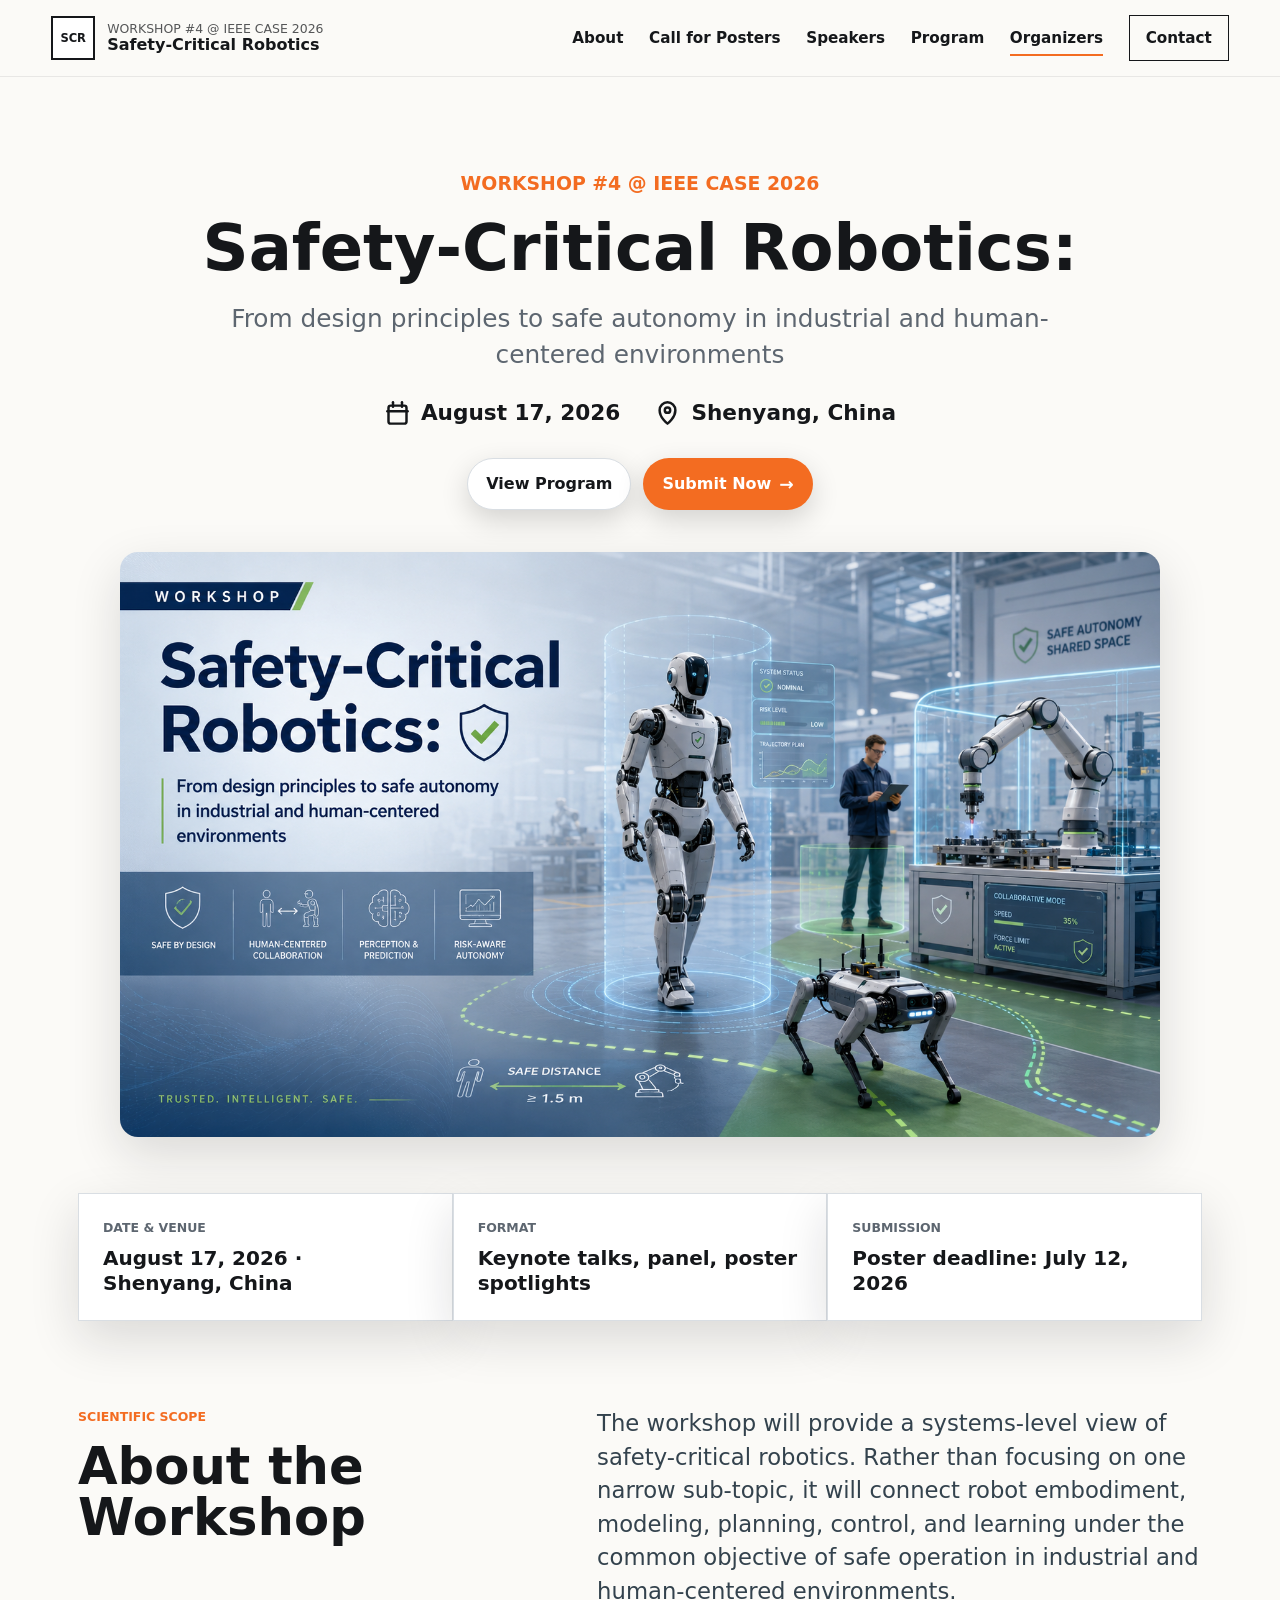
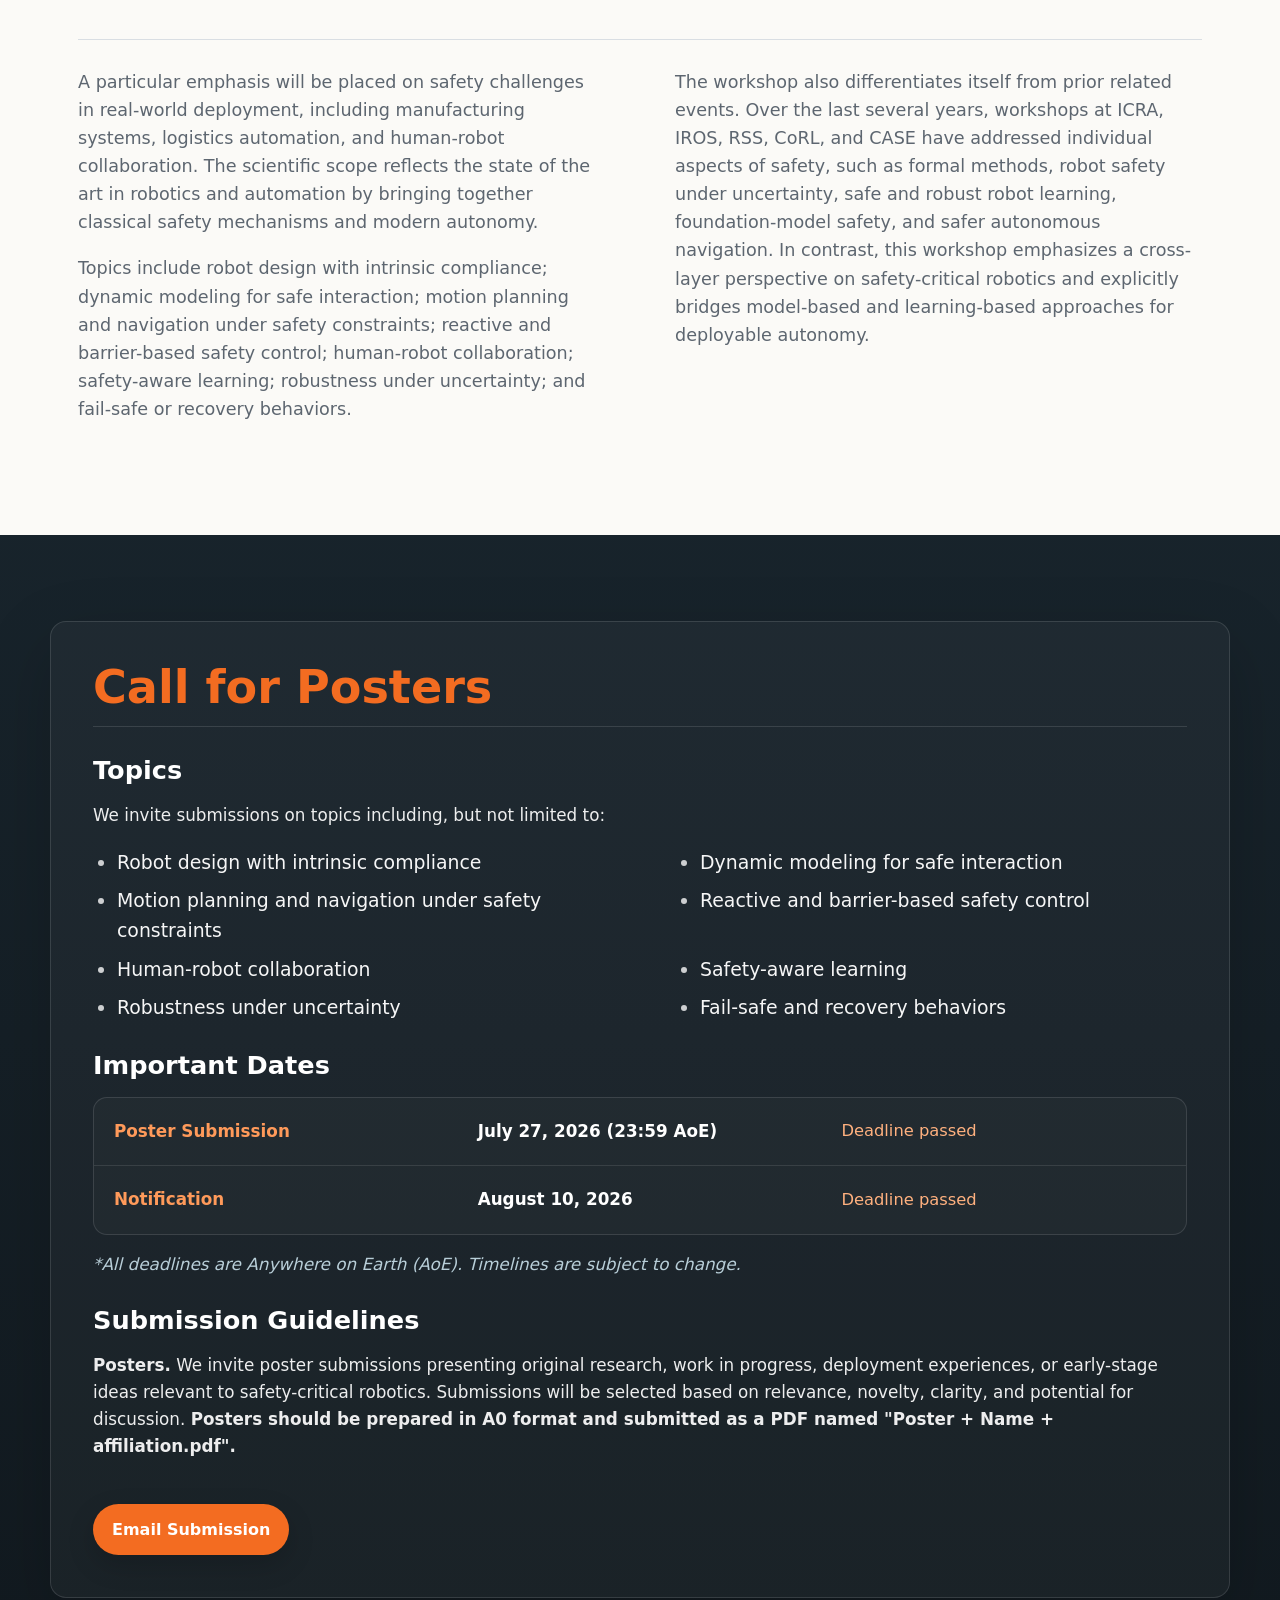
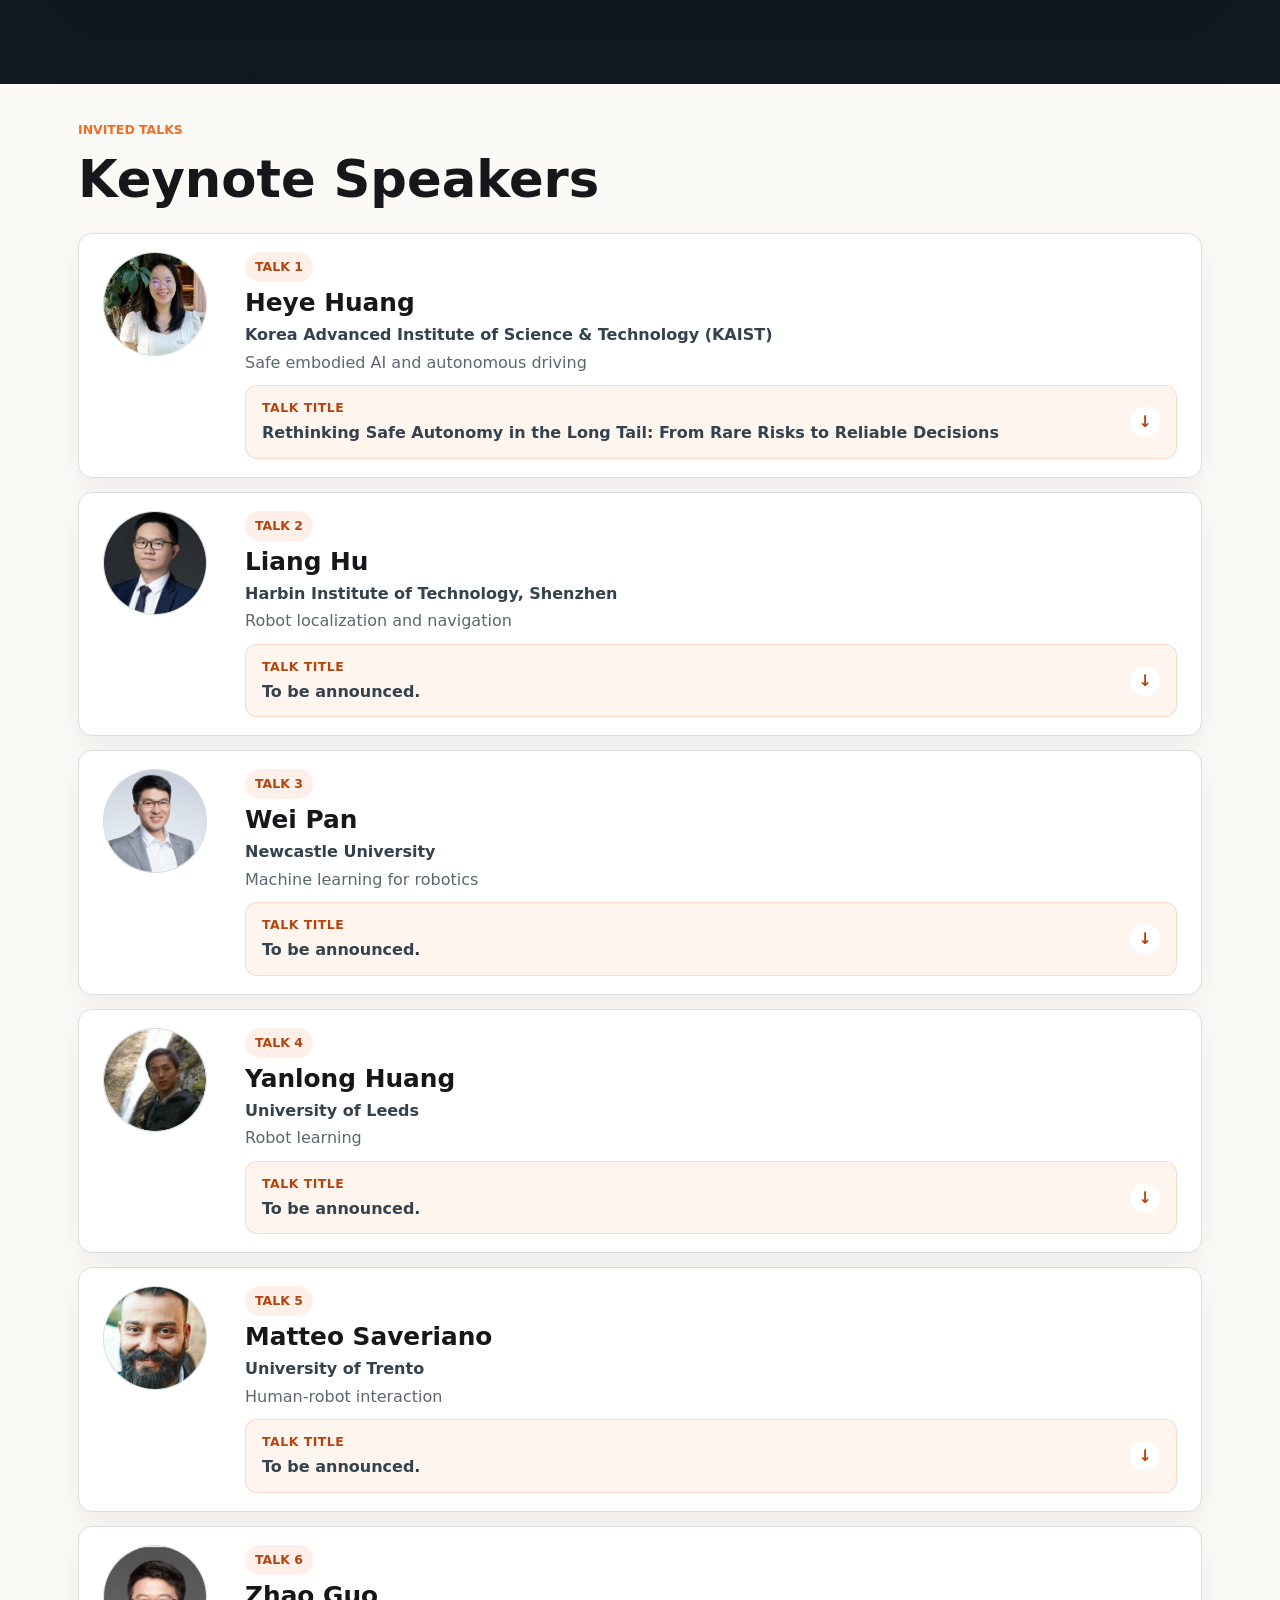
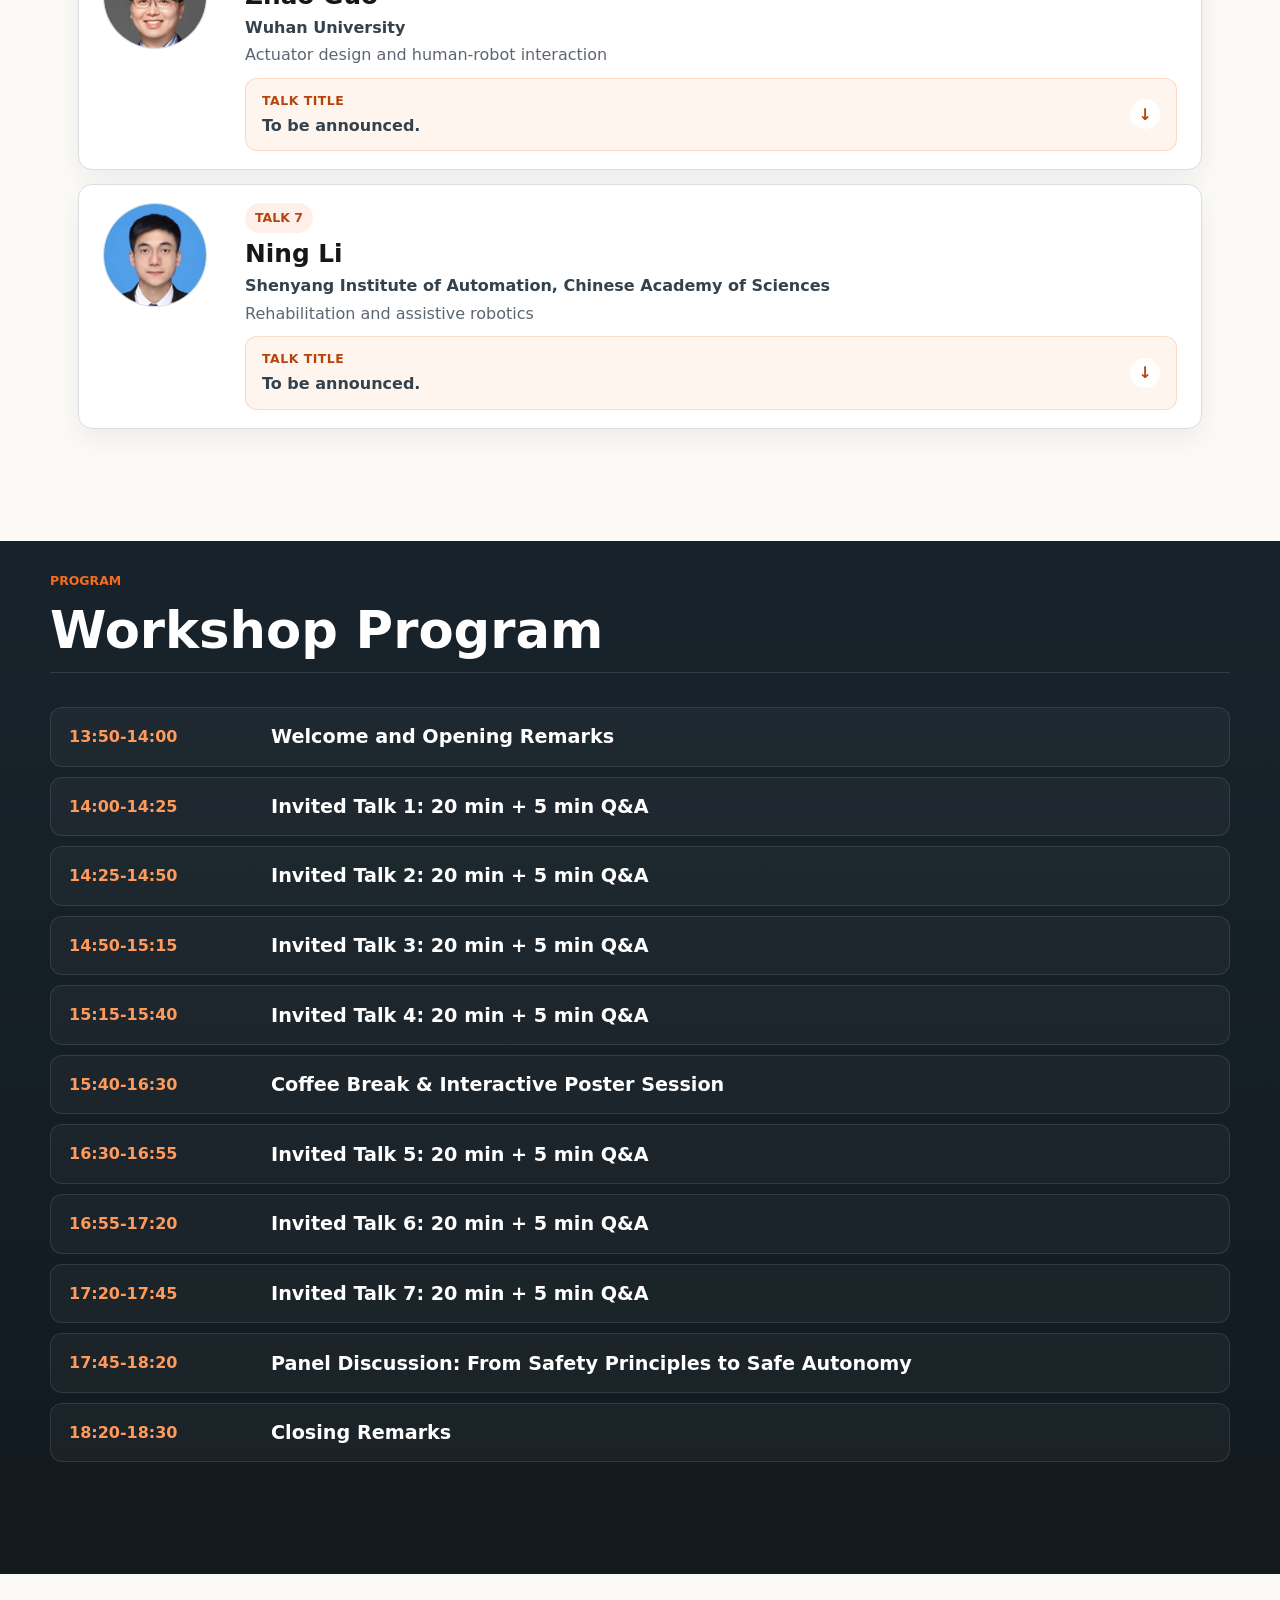
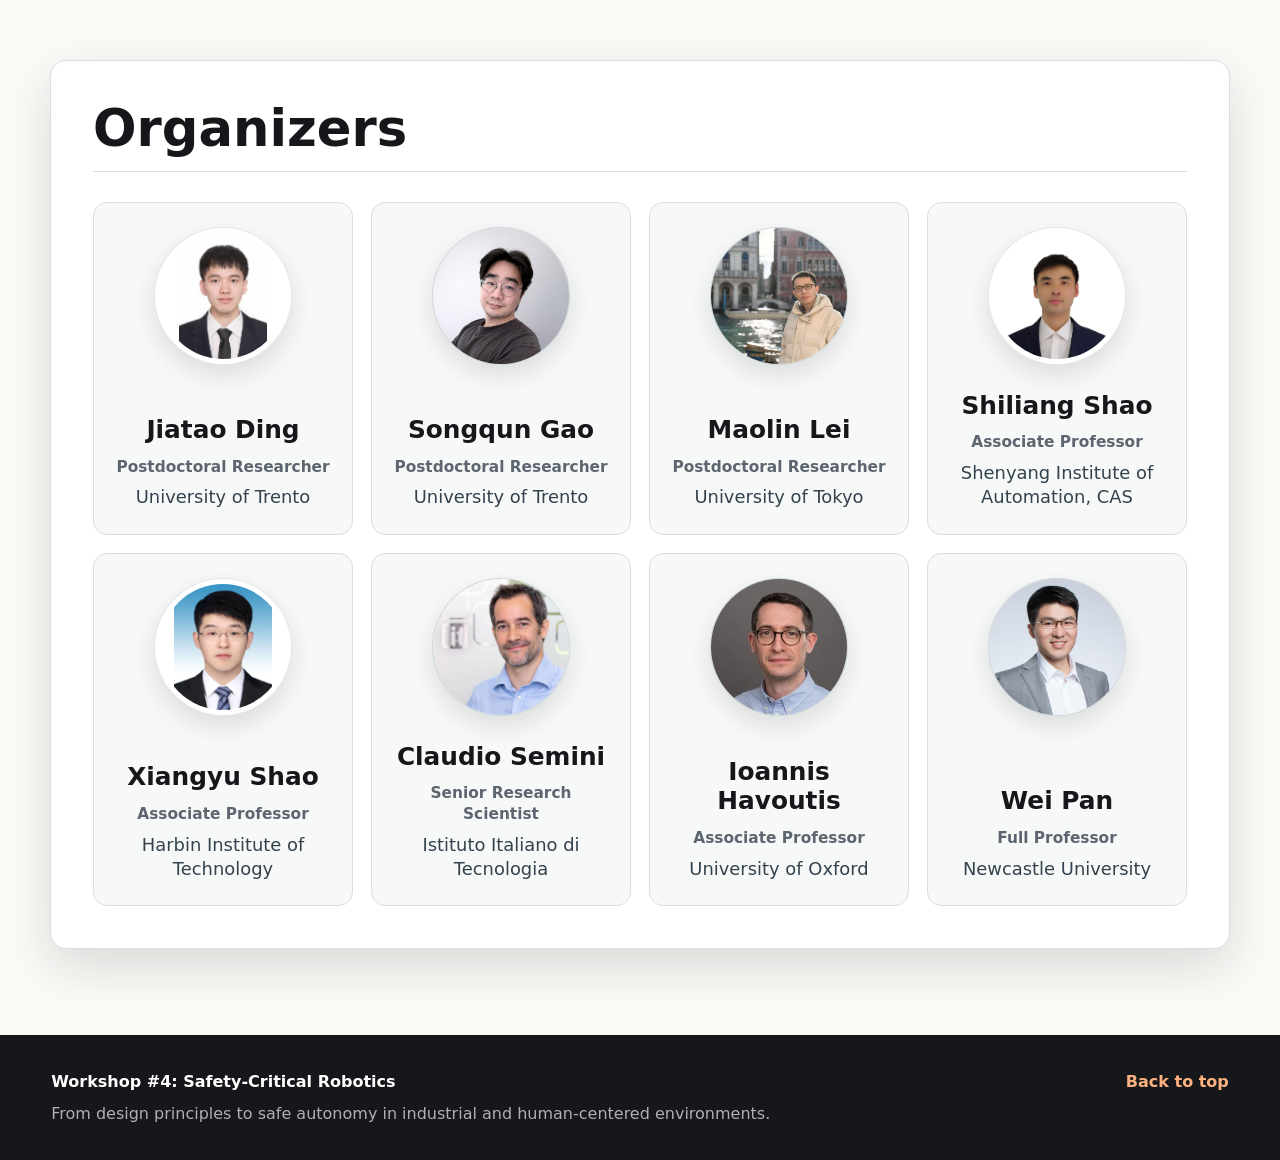
==== index.html @ a06972a5 "update talk of heye huang" ====
﻿<!doctype html>
<html lang="en">
  <head>
    <meta charset="utf-8" />
    <meta name="viewport" content="width=device-width, initial-scale=1" />
    <meta
      name="description"
      content="Workshop #4: Safety-Critical Robotics - From Design Principles to Safe Autonomy in Industrial and Human-Centered Environments."
    />
    <title>Workshop #4 @ IEEE CASE 2026 | Safety-Critical Robotics</title>
    <link rel="stylesheet" href="styles.css?v=20260612-1" />
  </head>
  <body>
    <header class="site-header" data-header>
      <a class="brand" href="#top" aria-label="Safety-Critical Robotics home">
        <span class="brand-mark" aria-hidden="true">SCR</span>
        <span class="brand-text">
          <span>Workshop #4 @ IEEE CASE 2026</span>
          <strong>Safety-Critical Robotics</strong>
        </span>
      </a>

      <button class="nav-toggle" type="button" aria-expanded="false" aria-controls="site-nav">
        <span class="sr-only">Open navigation</span>
        <span aria-hidden="true"></span>
        <span aria-hidden="true"></span>
        <span aria-hidden="true"></span>
      </button>

      <nav class="site-nav" id="site-nav" aria-label="Primary navigation">
        <a href="#scope">About</a>
        <a href="#cfp">Call for Posters</a>
        <a href="#speakers">Speakers</a>
        <a href="#program">Program</a>
        <a href="#organizers">Organizers</a>
        <a class="nav-cta" href="mailto:jiatao.ding@unitn.it?subject=Safety-Critical%20Robotics%20Workshop">Contact</a>
      </nav>
    </header>

    <main id="top">
      <section class="hero" aria-labelledby="hero-title">
        <div class="hero-content">
          <p class="eyebrow">Workshop #4 @ IEEE CASE 2026</p>
          <h1 id="hero-title">Safety-Critical Robotics: </h1>
          <p class="hero-copy">
            From design principles to safe autonomy in industrial and human-centered
            environments
          </p>
          <div class="hero-meta" aria-label="Workshop date and location">
            <span class="hero-meta-item">
              <svg viewBox="0 0 24 24" aria-hidden="true">
                <path d="M8 2v4" />
                <path d="M16 2v4" />
                <path d="M3 10h18" />
                <rect x="4" y="5" width="16" height="16" rx="2" />
              </svg>
              August 17, 2026
            </span>
            <span class="hero-meta-item">
              <svg viewBox="0 0 24 24" aria-hidden="true">
                <path d="M12 21s7-5.2 7-12a7 7 0 0 0-14 0c0 6.8 7 12 7 12z" />
                <circle cx="12" cy="9" r="2.4" />
              </svg>
              Shenyang, China
            </span>
          </div>
          <div class="hero-actions" aria-label="Workshop actions">
            <a class="button secondary" href="#program">View Program</a>
            <a class="button primary" href="mailto:workshopsubmit@outlook.com?subject=Poster%20Submission%20-%20Safety-Critical%20Robotics">Submit Now <span class="button-arrow" aria-hidden="true">&rarr;</span></a>
          </div>
        </div>
        <img
          class="hero-image"
          src="assets/safety-critical-robotics-hero.png"
          alt="Collaborative robot and human operator in a safety-aware industrial robotics lab"
        />
      </section>

      <section class="quick-facts" aria-label="Workshop quick facts">
        <div>
          <span>Date &amp; Venue</span>
          <strong>August 17, 2026 · Shenyang, China</strong>
        </div>
        <div>
          <span>Format</span>
          <strong>Keynote talks, panel, poster spotlights</strong>
        </div>
        <div>
          <span>Submission</span>
          <strong>Poster deadline: July 12, 2026</strong>
        </div>
      </section>

      <section class="section about-section" id="scope" aria-labelledby="scope-title">
        <div class="about-heading">
          <div class="about-title">
            <p class="eyebrow">Scientific Scope</p>
            <h2 id="scope-title">About the Workshop</h2>
          </div>
          <p class="about-lead">
            The workshop will provide a systems-level view of safety-critical robotics.
            Rather than focusing on one narrow sub-topic, it will connect robot
            embodiment, modeling, planning, control, and learning under the common
            objective of safe operation in industrial and human-centered environments.
          </p>
        </div>
        <div class="about-body">
          <p>
            A particular emphasis will be placed on safety challenges in real-world
            deployment, including manufacturing systems, logistics automation, and
            human-robot collaboration. The scientific scope reflects the state of the
            art in robotics and automation by bringing together classical safety
            mechanisms and modern autonomy.
          </p>
          <p>
            Topics include robot design with intrinsic compliance; dynamic modeling
            for safe interaction; motion planning and navigation under safety
            constraints; reactive and barrier-based safety control; human-robot
            collaboration; safety-aware learning; robustness under uncertainty; and
            fail-safe or recovery behaviors.
          </p>
          <p>
            The workshop also differentiates itself from prior related events. Over the
            last several years, workshops at ICRA, IROS, RSS, CoRL, and CASE have
            addressed individual aspects of safety, such as formal methods, robot
            safety under uncertainty, safe and robust robot learning, foundation-model
            safety, and safer autonomous navigation. In contrast, this workshop
            emphasizes a cross-layer perspective on safety-critical robotics and
            explicitly bridges model-based and learning-based approaches for deployable
            autonomy.
          </p>
        </div>
      </section>
      <section class="section call-for-papers" id="cfp" aria-labelledby="cfp-title">
        <div class="cfp-panel">
          <h2 id="cfp-title">Call for Posters</h2>

          <div class="cfp-block">
            <h3>Topics</h3>
            <p>We invite submissions on topics including, but not limited to:</p>
            <ul class="cfp-topic-list">
              <li>Robot design with intrinsic compliance</li>
              <li>Dynamic modeling for safe interaction</li>
              <li>Motion planning and navigation under safety constraints</li>
              <li>Reactive and barrier-based safety control</li>
              <li>Human-robot collaboration</li>
              <li>Safety-aware learning</li>
              <li>Robustness under uncertainty</li>
              <li>Fail-safe and recovery behaviors</li>
            </ul>
          </div>

          <div class="cfp-block">
            <h3>Important Dates</h3>
            <div class="deadline-table" aria-label="Important dates with countdown">
              <div class="deadline-row">
                <strong>Poster Submission</strong>
                <time datetime="2026-07-27T23:59:00-12:00">July 27, 2026 (23:59 AoE)</time>
                <span class="countdown" data-deadline="2026-07-27T23:59:00-12:00">Calculating...</span>
              </div>
              <div class="deadline-row">
                <strong>Notification</strong>
                <time datetime="2026-08-10T23:59:00-12:00">August 10, 2026</time>
                <span class="countdown" data-deadline="2026-08-10T23:59:00-12:00">Calculating...</span>
              </div>
            </div>
            <p class="date-note">*All deadlines are Anywhere on Earth (AoE). Timelines are subject to change.</p>
          </div>

          <div class="cfp-block">
            <h3>Submission Guidelines</h3>
            <p><strong>Posters.</strong> We invite poster submissions presenting original research, work in
                progress, deployment experiences, or early-stage ideas relevant to
                safety-critical robotics. Submissions will be selected based on
                relevance, novelty, clarity, and potential for discussion. <strong>Posters should be
                prepared in A0 format and submitted as a PDF named
                "Poster + Name + affiliation.pdf".</strong></p>
            <a class="button primary cfp-submit" href="mailto:workshopsubmit@outlook.com?subject=Poster%20Submission%20-%20Safety-Critical%20Robotics">
              Email Submission
            </a>
          </div>
        </div>
      </section>
<!-- <section class="section layer-band" aria-labelledby="layers-title">
        <div class="section-heading">
          <p class="eyebrow">Safety Stack</p>
          <h2 id="layers-title">Design principles to autonomous behavior</h2>
        </div>
        <div class="layer-grid">
          <article>
            <span>01</span>
            <h3>Embodiment</h3>
            <p>Intrinsic compliance, actuation, sensing, and physical interaction design.</p>
          </article>
          <article>
            <span>02</span>
            <h3>Models</h3>
            <p>Dynamic models, uncertainty representations, and safe interaction reasoning.</p>
          </article>
          <article>
            <span>03</span>
            <h3>Planning</h3>
            <p>Navigation and manipulation under safety constraints and environmental risk.</p>
          </article>
          <article>
            <span>04</span>
            <h3>Control</h3>
            <p>Reactive, barrier-based, robust, and fail-safe control strategies.</p>
          </article>
          <article>
            <span>05</span>
            <h3>Learning</h3>
            <p>Safety-aware learning, adaptation, assurance, and deployment monitoring.</p>
          </article>
        </div>
      </section> -->

      <section class="section speakers-section" id="speakers" aria-labelledby="speakers-title">
        <div class="section-heading">
          <p class="eyebrow">Invited Talks</p>
          <h2 id="speakers-title">Keynote Speakers</h2>
        </div>
        <div class="speaker-grid">
          <article class="speaker-card">
            <img class="speaker-avatar" src="avatar_guest/heye-huang.jpg" alt="" width="104" height="104" />
            <span class="speaker-index">Talk 1</span>
            <h3><a href="https://huangheye.github.io/" target="_blank" rel="noopener">Heye Huang</a></h3>
            <p class="speaker-affiliation">Korea Advanced Institute of Science & Technology (KAIST)</p>
            <p>Safe embodied AI and autonomous driving</p>
            <button class="speaker-title-toggle" type="button" aria-expanded="false" aria-controls="talk-detail-1">
              <span><strong>Talk Title</strong><em>Rethinking Safe Autonomy in the Long Tail: From Rare Risks to Reliable Decisions</em></span>
              <span class="speaker-title-arrow" aria-hidden="true">↓</span>
            </button>
            <div class="speaker-detail" id="talk-detail-1" hidden>
              <h4>Talk details</h4>
              <p>Autonomous systems operating in real-world open environments face a persistent long-tail safety challenge: rare but high-risk scenarios are difficult to anticipate, underrepresented in standard datasets, and often require reasoning beyond pattern recognition. This talk rethinks safe autonomy from the perspective of rare risks and reliable decisions. It presents a unified framework that connects long-tail high-risk scenario data, prior risk knowledge, multimodal semantic understanding, and large language model reasoning to support risk-aware autonomous decision-making in complex traffic environments. By constructing knowledge-augmented risk representations and integrating them with LLM-based reasoning, the framework enables autonomous systems to assess risk sources, understand interaction context, and generate interpretable decisions in rare, extreme, and interaction-intensive scenarios. Ultimately, this work aims to provide new insights into how high-risk data and generative AI can jointly support trustworthy autonomous driving in complex open environments.</p>
            </div>
          </article>
          <article class="speaker-card">
            <img class="speaker-avatar" src="avatar_guest/liang-hu-cropped.jpg" alt="" width="104" height="104" />
            <span class="speaker-index">Talk 2</span>
            <h3><a href="https://scholar.google.com/citations?user=hUhUGfYAAAAJ&hl=en" target="_blank" rel="noopener">Liang Hu</a></h3>
            <p class="speaker-affiliation">Harbin Institute of Technology, Shenzhen</p>
            <p>Robot localization and navigation</p>
            <button class="speaker-title-toggle" type="button" aria-expanded="false" aria-controls="talk-detail-2">
              <span><strong>Talk Title</strong><em>To be announced.</em></span>
              <span class="speaker-title-arrow" aria-hidden="true">↓</span>
            </button>
            <div class="speaker-detail" id="talk-detail-2" hidden>
              <h4>Talk details</h4>
              <p>Detailed talk description will be announced soon.</p>
            </div>
          </article>
          <article class="speaker-card">
            <img class="speaker-avatar" src="avatar_guest/wei-pan.jpeg" alt="" width="104" height="104" />
            <span class="speaker-index">Talk 3</span>
            <h3><a href="https://panweihit.github.io/" target="_blank" rel="noopener">Wei Pan</a></h3>
            <p class="speaker-affiliation">Newcastle University</p>
            <p>Machine learning for robotics</p>
            <button class="speaker-title-toggle" type="button" aria-expanded="false" aria-controls="talk-detail-3">
              <span><strong>Talk Title</strong><em>To be announced.</em></span>
              <span class="speaker-title-arrow" aria-hidden="true">↓</span>
            </button>
            <div class="speaker-detail" id="talk-detail-3" hidden>
              <h4>Talk details</h4>
              <p>Detailed talk description will be announced soon.</p>
            </div>
          </article>
          <article class="speaker-card">
            <img class="speaker-avatar" src="avatar_guest/yanlong-huang.png" alt="" width="104" height="104" />
            <span class="speaker-index">Talk 4</span>
            <h3><a href="https://eps.leeds.ac.uk/computing/staff/8178/dr-yanlong-huang" target="_blank" rel="noopener">Yanlong Huang</a></h3>
            <p class="speaker-affiliation">University of Leeds</p>
            <p>Robot learning</p>
            <button class="speaker-title-toggle" type="button" aria-expanded="false" aria-controls="talk-detail-4">
              <span><strong>Talk Title</strong><em>To be announced.</em></span>
              <span class="speaker-title-arrow" aria-hidden="true">↓</span>
            </button>
            <div class="speaker-detail" id="talk-detail-4" hidden>
              <h4>Talk details</h4>
              <p>Detailed talk description will be announced soon.</p>
            </div>
          </article>
          <article class="speaker-card">
            <img class="speaker-avatar" src="avatar_guest/matteo-saveriano.jpg" alt="" width="104" height="104" />
            <span class="speaker-index">Talk 5</span>
            <h3><a href="https://matteosaveriano.weebly.com/" target="_blank" rel="noopener">Matteo Saveriano</a></h3>
            <p class="speaker-affiliation">University of Trento</p>
            <p>Human-robot interaction</p>
            <button class="speaker-title-toggle" type="button" aria-expanded="false" aria-controls="talk-detail-5">
              <span><strong>Talk Title</strong><em>To be announced.</em></span>
              <span class="speaker-title-arrow" aria-hidden="true">↓</span>
            </button>
            <div class="speaker-detail" id="talk-detail-5" hidden>
              <h4>Talk details</h4>
              <p>Detailed talk description will be announced soon.</p>
            </div>
          </article>
          <article class="speaker-card">
            <img class="speaker-avatar speaker-avatar-zhao" src="avatar_guest/zhao-guo-cropped.jpg" alt="" width="104" height="104" />
            <span class="speaker-index">Talk 6</span>
            <h3><a href="https://scholar.google.com/citations?user=P49ZTTsAAAAJ&hl=en" target="_blank" rel="noopener">Zhao Guo</a></h3>
            <p class="speaker-affiliation">Wuhan University</p>
            <p>Actuator design and human-robot interaction</p>
            <button class="speaker-title-toggle" type="button" aria-expanded="false" aria-controls="talk-detail-6">
              <span><strong>Talk Title</strong><em>To be announced.</em></span>
              <span class="speaker-title-arrow" aria-hidden="true">↓</span>
            </button>
            <div class="speaker-detail" id="talk-detail-6" hidden>
              <h4>Talk details</h4>
              <p>Detailed talk description will be announced soon.</p>
            </div>
          </article>
          <article class="speaker-card">
            <img class="speaker-avatar speaker-avatar-ning" src="avatar_guest/ning-li-cropped.jpg" alt="" width="104" height="104" />
            <span class="speaker-index">Talk 7</span>
            <h3><a href="https://scholar.google.com/citations?user=vqOQ6WcAAAAJ&hl=en" target="_blank" rel="noopener">Ning Li</a></h3>
            <p class="speaker-affiliation">Shenyang Institute of Automation, Chinese Academy of Sciences</p>
            <p>Rehabilitation and assistive robotics</p>
            <button class="speaker-title-toggle" type="button" aria-expanded="false" aria-controls="talk-detail-7">
              <span><strong>Talk Title</strong><em>To be announced.</em></span>
              <span class="speaker-title-arrow" aria-hidden="true">↓</span>
            </button>
            <div class="speaker-detail" id="talk-detail-7" hidden>
              <h4>Talk details</h4>
              <p>Detailed talk description will be announced soon.</p>
            </div>
          </article>
        </div>
      </section>

      <section class="section program-section" id="program" aria-labelledby="program-title">
        <div class="section-heading">
          <p class="eyebrow">Program</p>
          <h2 id="program-title">Workshop Program</h2>
        </div>
        <div class="timeline">
          <article>
            <time>13:50-14:00</time>
            <div>
              <h3>Welcome and Opening Remarks</h3>
            </div>
          </article>
          <article>
            <time>14:00-14:25</time>
            <div>
              <h3>Invited Talk 1: 20 min + 5 min Q&amp;A</h3>
            </div>
          </article>
          <article>
            <time>14:25-14:50</time>
            <div>
              <h3>Invited Talk 2: 20 min + 5 min Q&amp;A</h3>
            </div>
          </article>
          <article>
            <time>14:50-15:15</time>
            <div>
              <h3>Invited Talk 3: 20 min + 5 min Q&amp;A</h3>
            </div>
          </article>
          <article>
            <time>15:15-15:40</time>
            <div>
              <h3>Invited Talk 4: 20 min + 5 min Q&amp;A</h3>
            </div>
          </article>
          <article>
            <time>15:40-16:30</time>
            <div>
              <h3>Coffee Break &amp; Interactive Poster Session</h3>
            </div>
          </article>
          <article>
            <time>16:30-16:55</time>
            <div>
              <h3>Invited Talk 5: 20 min + 5 min Q&amp;A</h3>
            </div>
          </article>
          <article>
            <time>16:55-17:20</time>
            <div>
              <h3>Invited Talk 6: 20 min + 5 min Q&amp;A</h3>
            </div>
          </article>
          <article>
            <time>17:20-17:45</time>
            <div>
              <h3>Invited Talk 7: 20 min + 5 min Q&amp;A</h3>
            </div>
          </article>
          <article>
            <time>17:45-18:20</time>
            <div>
              <h3>Panel Discussion: From Safety Principles to Safe Autonomy</h3>
            </div>
          </article>
          <article>
            <time>18:20-18:30</time>
            <div>
              <h3>Closing Remarks</h3>
            </div>
          </article>
        </div>
      </section>



      <section class="section organizers-section" id="organizers" aria-labelledby="organizers-title">
        <div class="organizers-panel">
          <div class="section-heading">
            <h2 id="organizers-title">Organizers</h2>
          </div>
          <div class="organizer-grid">
            <a class="organizer-card" href="https://idra.unitn.it/author/jiatao-ding/" target="_blank" rel="noopener" aria-label="Jiatao Ding profile">
              <img class="organizer-avatar avatar-contain" src="avatars/jiatao%20ding.jpg" alt="" />
              <h3>Jiatao Ding</h3>
              <p class="organizer-role">Postdoctoral Researcher</p>
              <p>University of Trento</p>
            </a>
            <a class="organizer-card" href="https://swongao.github.io/" target="_blank" rel="noopener" aria-label="Songqun Gao profile">
              <img class="organizer-avatar" src="avatars/songqun%20gao.png" alt="" />
              <h3>Songqun Gao</h3>
              <p class="organizer-role">Postdoctoral Researcher</p>
              <p>University of Trento</p>
            </a>
            <a class="organizer-card" href="https://www.dragon.t.u-tokyo.ac.jp/team/" target="_blank" rel="noopener" aria-label="Maolin Lei profile">
              <img class="organizer-avatar" src="avatars/maolin%20lei.png" alt="" />
              <h3>Maolin Lei</h3>
              <p class="organizer-role">Postdoctoral Researcher</p>
              <p>University of Tokyo</p>
            </a>
            <a class="organizer-card" href="https://people.ucas.ac.cn/~0073018" target="_blank" rel="noopener" aria-label="Shiliang Shao profile">
              <img class="organizer-avatar avatar-contain" src="avatars/shiliang%20shao.jpg" alt="" />
              <h3>Shiliang Shao</h3>
              <p class="organizer-role">Associate Professor</p>
              <p>Shenyang Institute of Automation, CAS</p>
            </a>
            <a class="organizer-card" href="https://aius.hit.edu.cn/Researchstaff/list.htm" target="_blank" rel="noopener" aria-label="Xiangyu Shao profile">
              <img class="organizer-avatar avatar-contain avatar-xiangyu" src="avatars/xiangyu%20shao.png" alt="" />
              <h3>Xiangyu Shao</h3>
              <p class="organizer-role">Associate Professor</p>
              <p>Harbin Institute of Technology</p>
            </a>
            <a class="organizer-card" href="https://www.iit.it/it/people-profile/-/people/claudio-semini" target="_blank" rel="noopener" aria-label="Claudio Semini profile">
              <img class="organizer-avatar" src="avatars/claudio%20semini.jpg" alt="" />
              <h3>Claudio Semini</h3>
              <p class="organizer-role">Senior Research Scientist</p>
              <p>Istituto Italiano di Tecnologia</p>
            </a>
            <a class="organizer-card" href="https://ori.ox.ac.uk/people/ioannis-havoutis" target="_blank" rel="noopener" aria-label="Ioannis Havoutis profile">
              <img class="organizer-avatar" src="avatars/Ioannis%20Havoutis.jpg" alt="" />
              <h3>Ioannis Havoutis</h3>
              <p class="organizer-role">Associate Professor</p>
              <p>University of Oxford</p>
            </a>
            <a class="organizer-card" href="https://panweihit.github.io/" target="_blank" rel="noopener" aria-label="Wei Pan profile">
              <img class="organizer-avatar" src="avatars/wei%20pan.jpeg" alt="" />
              <h3>Wei Pan</h3>
              <p class="organizer-role">Full Professor</p>
              <p>Newcastle University</p>
            </a>
          </div>
        </div>
      </section>
    </main>

    <footer class="site-footer">
      <div>
        <strong>Workshop #4: Safety-Critical Robotics</strong>
        <p>From design principles to safe autonomy in industrial and human-centered environments.</p>
      </div>
      <a href="#top">Back to top</a>
    </footer>

    <script src="main.js?v=20260612-1"></script>
  </body>
</html>
---- styles.css ----
:root {
  --ink: #15171a;
  --muted: #5d6670;
  --line: #d9dee3;
  --paper: #fbfaf7;
  --white: #ffffff;
  --safety: #f36c21;
  --safety-dark: #b7440d;
  --teal: #008b8b;
  --green: #2f7d59;
  --steel: #33424d;
  --shadow: 0 18px 50px rgba(21, 23, 26, 0.14);
  --max: 1180px;
}

* {
  box-sizing: border-box;
}

html {
  scroll-behavior: smooth;
}

body {
  margin: 0;
  background: var(--paper);
  color: var(--ink);
  font-family:
    Inter, ui-sans-serif, system-ui, -apple-system, BlinkMacSystemFont, "Segoe UI",
    sans-serif;
  line-height: 1.6;
}

body.nav-open {
  overflow: hidden;
}

a {
  color: inherit;
  text-decoration: none;
}

img {
  display: block;
  max-width: 100%;
}

.sr-only {
  position: absolute;
  width: 1px;
  height: 1px;
  padding: 0;
  margin: -1px;
  overflow: hidden;
  clip: rect(0, 0, 0, 0);
  white-space: nowrap;
  border: 0;
}

.site-header {
  position: sticky;
  inset: 0 0 auto;
  z-index: 20;
  display: flex;
  align-items: center;
  justify-content: space-between;
  gap: 28px;
  min-height: 76px;
  padding: 14px clamp(18px, 4vw, 52px);
  background: rgba(251, 250, 247, 0.96);
  color: var(--ink);
  box-shadow: 0 1px 0 rgba(21, 23, 26, 0.08);
  backdrop-filter: blur(14px);
  transition:
    background 180ms ease,
    color 180ms ease,
    box-shadow 180ms ease;
}

.site-header.is-scrolled,
.site-header.is-open {
  background: rgba(251, 250, 247, 0.96);
  color: var(--ink);
  box-shadow: 0 1px 0 rgba(21, 23, 26, 0.08);
  backdrop-filter: blur(14px);
}

.brand {
  display: inline-flex;
  align-items: center;
  gap: 12px;
  min-width: 0;
}

.brand-mark {
  display: grid;
  place-items: center;
  width: 44px;
  height: 44px;
  border: 2px solid currentColor;
  background: var(--white);
  font-size: 0.72rem;
  font-weight: 800;
  letter-spacing: 0;
}

.brand-text {
  display: grid;
  line-height: 1.15;
}

.brand-text span {
  font-size: 0.78rem;
  text-transform: uppercase;
  color: currentColor;
  opacity: 0.72;
}

.brand-text strong {
  font-size: clamp(0.9rem, 2vw, 1rem);
}

.site-nav {
  display: flex;
  align-items: center;
  gap: clamp(14px, 2vw, 28px);
  font-size: 0.95rem;
  font-weight: 700;
}

.site-nav a {
  position: relative;
  padding-block: 8px;
  color: currentColor;
}

.site-nav a::after {
  position: absolute;
  right: 0;
  bottom: 2px;
  left: 0;
  height: 2px;
  background: var(--safety);
  content: "";
  transform: scaleX(0);
  transform-origin: left;
  transition: transform 160ms ease;
}

.site-nav a:hover::after,
.site-nav a.is-active::after {
  transform: scaleX(1);
}

.site-nav .nav-cta {
  min-width: 94px;
  padding: 10px 16px;
  border: 1px solid currentColor;
  text-align: center;
}

.site-nav .nav-cta::after {
  display: none;
}

.nav-toggle {
  display: none;
  width: 44px;
  height: 44px;
  border: 1px solid currentColor;
  background: transparent;
  color: currentColor;
  cursor: pointer;
}

.nav-toggle span:not(.sr-only) {
  display: block;
  width: 20px;
  height: 2px;
  margin: 4px auto;
  background: currentColor;
}

.hero {
  display: flex;
  flex-direction: column;
  align-items: center;
  padding: clamp(54px, 8vw, 92px) clamp(18px, 4vw, 28px) 36px;
  background: var(--paper);
  color: var(--ink);
}

.hero-image {
  width: min(1040px, 100%);
  aspect-ratio: 16 / 9;
  margin-top: 42px;
  border-radius: 18px;
  object-fit: cover;
  box-shadow: var(--shadow);
}

.hero-content {
  width: min(960px, 100%);
  text-align: center;
}

.eyebrow {
  margin: 0 0 14px;
  color: var(--safety);
  font-size: 0.78rem;
  font-weight: 900;
  letter-spacing: 0;
  text-transform: uppercase;
}

.hero .eyebrow {
  margin-bottom: 18px;
  font-size: clamp(0.96rem, 1.6vw, 1.18rem);
}

.hero h1 {
  margin: 0 auto;
  max-width: 980px;
  font-size: clamp(2.45rem, 5vw, 4.7rem);
  line-height: 1.02;
  letter-spacing: 0;
}

.hero-copy {
  max-width: 820px;
  margin: 20px auto 0;
  font-size: clamp(1.15rem, 2.2vw, 1.55rem);
  line-height: 1.42;
  color: var(--muted);
}

.hero-meta {
  display: flex;
  flex-wrap: wrap;
  gap: clamp(16px, 3vw, 34px);
  align-items: center;
  justify-content: center;
  margin-top: 24px;
}

.hero-meta-item {
  display: inline-flex;
  align-items: center;
  gap: 10px;
  color: var(--ink);
  font-size: clamp(1.05rem, 1.8vw, 1.35rem);
  font-weight: 900;
}

.hero-meta-item svg {
  width: 1.25em;
  height: 1.25em;
  flex: 0 0 auto;
  fill: none;
  stroke: currentColor;
  stroke-linecap: round;
  stroke-linejoin: round;
  stroke-width: 2.2;
}

.hero-actions {
  display: flex;
  flex-wrap: wrap;
  justify-content: center;
  gap: 12px;
  margin-top: 28px;
}

.button {
  display: inline-flex;
  align-items: center;
  justify-content: center;
  gap: 8px;
  min-height: 48px;
  padding: 12px 18px;
  border: 1px solid transparent;
  border-radius: 999px;
  font-weight: 850;
  text-align: center;
  box-shadow: 0 10px 28px rgba(0, 0, 0, 0.16);
  transition:
    transform 150ms ease,
    box-shadow 150ms ease,
    background 150ms ease,
    color 150ms ease,
    border-color 150ms ease;
}

.button:hover {
  transform: translateY(-1px);
  box-shadow: 0 14px 32px rgba(0, 0, 0, 0.2);
}

.button.primary {
  background: var(--safety);
  color: var(--white);
}

.button.primary:hover {
  background: var(--safety-dark);
}

.button.secondary {
  border-color: var(--line);
  background: var(--white);
  color: var(--ink);
}

.button.secondary:hover {
  background: #f0f2f3;
}

.button-arrow {
  font-size: 1.08em;
  line-height: 1;
  transition: transform 150ms ease;
}

.button:hover .button-arrow {
  transform: translateX(3px);
}

.quick-facts {
  display: grid;
  grid-template-columns: repeat(3, minmax(0, 1fr));
  max-width: var(--max);
  margin: 20px auto 0;
  padding-inline: clamp(18px, 4vw, 28px);
  position: relative;
  z-index: 2;
}

.quick-facts div {
  min-height: 108px;
  padding: 24px;
  background: var(--white);
  border: 1px solid var(--line);
  box-shadow: var(--shadow);
}

.quick-facts span {
  display: block;
  color: var(--muted);
  font-size: 0.78rem;
  font-weight: 850;
  text-transform: uppercase;
}

.quick-facts strong {
  display: block;
  margin-top: 8px;
  font-size: clamp(1rem, 2vw, 1.25rem);
  line-height: 1.25;
}

.section {
  max-width: var(--max);
  margin-inline: auto;
  padding: clamp(70px, 9vw, 112px) clamp(18px, 4vw, 28px);
}

.split {
  display: grid;
  grid-template-columns: 0.86fr 1.14fr;
  gap: clamp(32px, 6vw, 78px);
  align-items: start;
}

.about-section {
  padding-top: clamp(58px, 7vw, 86px);
}

.about-heading {
  display: grid;
  grid-template-columns: minmax(260px, 0.85fr) minmax(0, 1.15fr);
  gap: clamp(28px, 6vw, 72px);
  align-items: start;
  padding-bottom: 30px;
  border-bottom: 1px solid var(--line);
}

.about-heading h2 {
  max-width: 620px;
}

.about-lead {
  margin: 0;
  color: var(--steel);
  font-size: clamp(1.12rem, 2vw, 1.42rem);
  line-height: 1.48;
}

.about-body {
  columns: 2 360px;
  column-gap: clamp(34px, 6vw, 70px);
  padding-top: 28px;
}

.about-body p {
  break-inside: avoid;
  margin: 0 0 18px;
  color: var(--muted);
  font-size: clamp(1rem, 1.4vw, 1.1rem);
}

.section h2 {
  margin: 0;
  font-size: clamp(2rem, 4vw, 3.45rem);
  line-height: 1;
  letter-spacing: 0;
}

.section h3 {
  margin: 0;
  line-height: 1.2;
}

.section-copy p,
.wide-text p,
.poster-copy p {
  margin: 0;
  color: var(--muted);
  font-size: clamp(1rem, 1.5vw, 1.13rem);
}

.section-copy p + p {
  margin-top: 18px;
}

.section-heading {
  max-width: 760px;
  margin-bottom: 34px;
}

.section-intro {
  margin: 18px 0 0;
  color: var(--muted);
  font-size: clamp(1rem, 1.5vw, 1.12rem);
}

.layer-band,
.poster-band {
  max-width: none;
  background: var(--steel);
  color: var(--white);
}

.layer-band > *,
.poster-band > * {
  max-width: var(--max);
  margin-inline: auto;
}

.layer-band .eyebrow,
.poster-band .eyebrow {
  color: #ffb17f;
}

.layer-grid {
  display: grid;
  grid-template-columns: repeat(5, minmax(0, 1fr));
  gap: 1px;
  background: rgba(255, 255, 255, 0.18);
}

.layer-grid article {
  min-height: 248px;
  padding: 26px;
  background: var(--steel);
}

.layer-grid span {
  display: inline-block;
  margin-bottom: 42px;
  color: #ffb17f;
  font-weight: 900;
}

.layer-grid h3 {
  font-size: 1.25rem;
}

.layer-grid p {
  margin: 14px 0 0;
  color: rgba(255, 255, 255, 0.76);
}

.program-section {
  max-width: none;
  padding-top: 30px;
  background:
    linear-gradient(180deg, rgba(19, 31, 39, 0.98), rgba(13, 21, 27, 0.98));
  color: var(--white);
}

.program-section > .section-heading,
.program-section > .timeline {
  max-width: var(--max);
  margin-inline: auto;
}

.program-section .section-heading {
  padding-bottom: 16px;
  border-bottom: 1px solid rgba(255, 255, 255, 0.12);
}

.program-section h2,
.program-section h3 {
  color: var(--white);
}

.speakers-section {
  padding-top: 36px;
}

.speakers-section .section-heading {
  margin-bottom: 28px;
}

.speakers-section h2 {
  color: var(--ink);
}

.speaker-grid {
  display: grid;
  grid-template-columns: 1fr;
  gap: 14px;
}

.speaker-card {
  display: grid;
  grid-template-columns: 120px minmax(300px, 0.9fr) minmax(300px, 1.1fr);
  gap: 4px 22px;
  align-items: start;
  min-height: 0;
  padding: 18px 24px;
  border: 1px solid var(--line);
  border-radius: 14px;
  background: var(--white);
  box-shadow: 0 10px 28px rgba(21, 23, 26, 0.06);
}

.speaker-avatar {
  grid-row: 1 / span 4;
  width: 104px;
  height: 104px;
  margin: 0;
  border: 1px solid rgba(21, 23, 26, 0.1);
  border-radius: 50%;
  background: #eef3f4;
  object-fit: cover;
  object-position: center;
}

.speaker-avatar-zhao {
  object-position: center 28%;
}

.speaker-avatar-ning {
  object-position: center 30%;
}

.speaker-avatar-fallback {
  display: grid;
  place-items: center;
  color: var(--steel);
  font-size: 1.7rem;
  font-weight: 900;
}

.speaker-index {
  grid-column: 2;
  display: inline-flex;
  width: fit-content;
  margin-bottom: 0;
  padding: 5px 10px;
  border-radius: 999px;
  background: rgba(243, 108, 33, 0.1);
  color: var(--safety-dark);
  font-size: 0.78rem;
  font-weight: 900;
  text-transform: uppercase;
}

.speaker-card h3 {
  grid-column: 2 / -1;
  margin-top: 2px;
  color: var(--ink);
  font-size: clamp(1.25rem, 2vw, 1.55rem);
}

.speaker-card h3 a {
  color: inherit;
  text-decoration: none;
}

.speaker-card h3 a:hover {
  color: var(--safety-dark);
}

.speaker-card p {
  grid-column: 2 / -1;
  margin: 2px 0 0;
  color: var(--muted);
  line-height: 1.35;
}

.speaker-card .speaker-affiliation {
  color: var(--steel);
  font-weight: 850;
}

.speaker-title-toggle {
  grid-column: 2 / -1;
  display: flex;
  align-items: center;
  justify-content: space-between;
  gap: 18px;
  width: 100%;
  margin-top: 8px;
  padding: 12px 16px;
  border: 1px solid rgba(243, 108, 33, 0.2);
  border-radius: 12px;
  background: rgba(243, 108, 33, 0.07);
  color: var(--steel);
  cursor: pointer;
  font: inherit;
  text-align: left;
  transition:
    border-color 180ms ease,
    background 180ms ease,
    transform 180ms ease;
}

.speaker-title-toggle:hover,
.speaker-title-toggle[aria-expanded="true"] {
  border-color: rgba(243, 108, 33, 0.42);
  background: rgba(243, 108, 33, 0.12);
  transform: translateY(-1px);
}

.speaker-title-toggle strong {
  display: block;
  color: var(--safety-dark);
  font-size: 0.78rem;
  font-weight: 900;
  letter-spacing: 0.04em;
  text-transform: uppercase;
}

.speaker-title-toggle em {
  display: block;
  margin-top: 2px;
  color: var(--steel);
  font-style: normal;
  font-weight: 850;
}

.speaker-title-arrow {
  display: grid;
  flex: 0 0 auto;
  width: 30px;
  height: 30px;
  place-items: center;
  border-radius: 50%;
  background: var(--white);
  color: var(--safety-dark);
  font-weight: 900;
  transition: transform 180ms ease;
}

.speaker-title-toggle[aria-expanded="true"] .speaker-title-arrow {
  transform: rotate(180deg);
}

.speaker-detail {
  grid-column: 2 / -1;
  margin-top: 0;
  padding: 16px 18px;
  border-left: 3px solid var(--safety);
  border-radius: 12px;
  background: #f7f8f8;
  color: var(--muted);
}

.speaker-detail h4 {
  margin: 0;
  color: var(--ink);
  font-size: 1rem;
}

.speaker-detail p {
  grid-column: auto;
  margin: 8px 0 0;
}

.diversity-note {
  margin-top: 24px;
  padding: 24px;
  border: 1px solid var(--line);
  border-radius: 14px;
  background: #f7f8f8;
}

.diversity-note h3 {
  margin: 0;
  color: var(--ink);
  font-size: clamp(1.2rem, 2vw, 1.55rem);
}

.diversity-note ul {
  display: grid;
  grid-template-columns: repeat(2, minmax(0, 1fr));
  gap: 10px 28px;
  margin: 16px 0 0;
  padding-left: 20px;
  color: var(--muted);
}

.timeline {
  display: grid;
  gap: 10px;
  border-top: 0;
}

.timeline article {
  display: grid;
  grid-template-columns: 180px 1fr;
  gap: 22px;
  align-items: center;
  padding: 16px 18px;
  border: 1px solid rgba(255, 255, 255, 0.1);
  border-radius: 12px;
  background: rgba(255, 255, 255, 0.035);
}

.timeline time {
  color: #ff9a5a;
  font-weight: 900;
  text-transform: uppercase;
}

.timeline h3 {
  font-size: clamp(1.02rem, 1.6vw, 1.2rem);
}

.timeline p {
  margin: 8px 0 0;
  color: var(--muted);
}

.call-for-papers {
  max-width: none;
  padding-block: clamp(58px, 8vw, 86px);
  background:
    linear-gradient(180deg, rgba(19, 31, 39, 0.98), rgba(13, 21, 27, 0.98));
  color: var(--white);
}

.cfp-panel {
  max-width: var(--max);
  margin-inline: auto;
  padding: clamp(26px, 4vw, 42px);
  border: 1px solid rgba(255, 255, 255, 0.12);
  border-radius: 16px;
  background: rgba(255, 255, 255, 0.035);
  box-shadow: 0 24px 70px rgba(0, 0, 0, 0.18);
}

.cfp-panel h2 {
  padding-bottom: 16px;
  border-bottom: 1px solid rgba(255, 255, 255, 0.12);
  color: var(--safety);
  font-size: clamp(2rem, 3.6vw, 3rem);
}

.cfp-block {
  margin-top: 28px;
}

.cfp-block h3 {
  margin-bottom: 16px;
  color: var(--white);
  font-size: clamp(1.35rem, 2vw, 1.7rem);
}

.cfp-block p {
  margin: 0 0 18px;
  color: rgba(255, 255, 255, 0.92);
  font-size: 1.05rem;
}

.cfp-topic-list {
  display: grid;
  grid-template-columns: repeat(2, minmax(0, 1fr));
  column-gap: clamp(34px, 8vw, 96px);
  row-gap: 8px;
  margin: 0;
  padding-left: 24px;
  color: rgba(255, 255, 255, 0.96);
  font-size: clamp(1rem, 1.5vw, 1.18rem);
}

.cfp-topic-list li::marker,
.guidelines-list li::marker {
  color: rgba(255, 255, 255, 0.78);
}

.deadline-table {
  overflow: hidden;
  border: 1px solid rgba(255, 255, 255, 0.12);
  border-radius: 14px;
  background: rgba(255, 255, 255, 0.025);
}

.deadline-row {
  display: grid;
  grid-template-columns: minmax(220px, 1fr) minmax(220px, 1fr) minmax(210px, 0.95fr);
  gap: 22px;
  align-items: center;
  min-height: 68px;
  padding: 18px 20px;
  border-bottom: 1px solid rgba(255, 255, 255, 0.1);
}

.deadline-row:last-child {
  border-bottom: 0;
}

.deadline-row strong {
  color: #ff9a5a;
  font-size: 1.05rem;
}

.deadline-row time {
  color: var(--white);
  font-size: 1.05rem;
  font-weight: 750;
}

.countdown {
  color: #b8ced8;
  font-size: 1.02rem;
  font-variant-numeric: tabular-nums;
  white-space: nowrap;
}

.countdown.is-due {
  color: #ffb17f;
}

.date-note {
  margin-top: 16px !important;
  color: #b8ced8 !important;
  font-style: italic;
}

.guidelines-list {
  display: grid;
  gap: 18px;
  margin: 0;
  padding-left: 24px;
  color: rgba(255, 255, 255, 0.95);
  font-size: clamp(1rem, 1.5vw, 1.12rem);
}

.guidelines-list strong {
  color: var(--white);
}

.cfp-submit {
  margin-top: 26px;
}

.poster-band {
  display: grid;
  grid-template-columns: 1fr minmax(300px, 420px);
  gap: clamp(28px, 6vw, 72px);
  align-items: center;
}

.poster-copy {
  margin: 0;
}

.poster-copy h2 {
  max-width: 720px;
}

.poster-copy p {
  max-width: 780px;
  margin-top: 22px;
  color: rgba(255, 255, 255, 0.78);
}

.submission-panel {
  padding: 28px;
  background: var(--white);
  color: var(--ink);
}

.submission-panel dl {
  display: grid;
  gap: 18px;
  margin: 0 0 24px;
}

.submission-panel div {
  display: grid;
  gap: 4px;
  padding-bottom: 16px;
  border-bottom: 1px solid var(--line);
}

.submission-panel dt {
  color: var(--muted);
  font-size: 0.78rem;
  font-weight: 850;
  text-transform: uppercase;
}

.submission-panel dd {
  margin: 0;
  font-weight: 850;
}

.wide-text {
  max-width: 900px;
}

.organizers-section {
  max-width: none;
  padding-block: clamp(58px, 8vw, 86px);
  background: var(--paper);
  color: var(--ink);
}

.organizers-panel {
  max-width: var(--max);
  margin-inline: auto;
  padding: clamp(26px, 4vw, 42px);
  border: 1px solid var(--line);
  border-radius: 16px;
  background: var(--white);
  box-shadow: var(--shadow);
}

.organizers-section .section-heading {
  max-width: none;
  margin-bottom: 30px;
  padding-bottom: 16px;
  border-bottom: 1px solid var(--line);
}

.organizers-section h2 {
  color: var(--ink);
  font-size: clamp(2.2rem, 4vw, 3.2rem);
}

.organizer-grid {
  display: grid;
  grid-template-columns: repeat(4, minmax(0, 1fr));
  gap: 18px;
}

.organizer-card {
  display: flex;
  min-height: 300px;
  flex-direction: column;
  align-items: center;
  justify-content: flex-start;
  padding: 24px 18px;
  border: 1px solid var(--line);
  border-radius: 14px;
  background: #f7f8f8;
  text-align: center;
  transition:
    transform 160ms ease,
    border-color 160ms ease,
    background 160ms ease;
}

.organizer-card:hover,
.organizer-card:focus-visible {
  border-color: rgba(243, 108, 33, 0.48);
  background: var(--white);
  transform: translateY(-2px);
  outline: none;
}

.organizer-avatar {
  width: 138px;
  height: 138px;
  flex: 0 0 138px;
  margin-bottom: 26px;
  border: 1px solid rgba(21, 23, 26, 0.1);
  border-radius: 50%;
  background: #e8eef0;
  object-fit: cover;
  object-position: center;
  box-shadow: 0 10px 24px rgba(21, 23, 26, 0.12);
}

.organizer-avatar.avatar-contain {
  padding: 5px;
  background: #ffffff;
  object-fit: contain;
}

.organizer-avatar.avatar-xiangyu {
  object-position: center center;
}

.organizer-card h3 {
  margin: auto 0 12px;
  color: var(--ink);
  font-size: clamp(1.24rem, 2vw, 1.55rem);
  line-height: 1.2;
}

.organizer-card p {
  margin: 0;
  color: var(--steel);
  font-size: clamp(1rem, 1.4vw, 1.15rem);
  line-height: 1.35;
}

.organizer-card .organizer-role {
  margin-bottom: 8px;
  color: var(--muted);
  font-size: 0.96rem;
  font-weight: 800;
}

.site-footer {
  display: flex;
  justify-content: space-between;
  gap: 24px;
  padding: 34px clamp(18px, 4vw, 52px);
  background: var(--ink);
  color: var(--white);
}

.site-footer p {
  margin: 6px 0 0;
  color: rgba(255, 255, 255, 0.66);
}

.site-footer a {
  color: #ffb17f;
  font-weight: 850;
}

@media (max-width: 980px) {
  .nav-toggle {
    display: block;
  }

  .site-nav {
    position: fixed;
    top: 76px;
    right: 0;
    left: 0;
    display: none;
    flex-direction: column;
    align-items: stretch;
    gap: 0;
    padding: 16px 22px 28px;
    background: rgba(251, 250, 247, 0.98);
    color: var(--ink);
    box-shadow: 0 18px 32px rgba(21, 23, 26, 0.12);
  }

  .site-header.is-open .site-nav {
    display: flex;
  }

  .site-nav a {
    padding: 14px 0;
    border-bottom: 1px solid var(--line);
  }

  .site-nav .nav-cta {
    margin-top: 16px;
    border: 1px solid var(--ink);
  }

  .quick-facts,
  .split,
  .about-heading,
  .poster-band {
    grid-template-columns: 1fr;
  }

  .layer-grid {
    grid-template-columns: repeat(2, minmax(0, 1fr));
  }

  .organizer-grid {
    grid-template-columns: repeat(2, minmax(0, 1fr));
  }

  .deadline-row {
    grid-template-columns: 1fr;
    gap: 6px;
  }
}

@media (max-width: 640px) {
  .brand-text strong {
    max-width: 180px;
  }

  .hero {
    padding: 42px 18px 30px;
  }

  .hero h1 {
    max-width: 100%;
    font-size: clamp(2.1rem, 11vw, 3.2rem);
  }

  .hero-copy {
    font-size: 1.14rem;
  }

  .hero-actions,
  .button {
    width: 100%;
  }

  .hero-image {
    margin-top: 28px;
    border-radius: 12px;
  }

  .quick-facts {
    margin-top: 0;
    padding-inline: 0;
  }

  .quick-facts div {
    box-shadow: none;
  }

  .layer-grid,
  .timeline article,
  .speaker-grid,
  .organizer-grid,
  .diversity-note ul {
    grid-template-columns: 1fr;
  }

  .speaker-card {
    grid-template-columns: 1fr;
    gap: 14px;
  }

  .speaker-avatar {
    grid-row: auto;
    width: 92px;
    height: 92px;
  }

  .speaker-index,
  .speaker-card h3,
  .speaker-card p,
  .speaker-title-toggle,
  .speaker-detail {
    grid-column: 1;
  }

  .layer-grid article {
    min-height: 196px;
  }

  .layer-grid span {
    margin-bottom: 24px;
  }

  .timeline article {
    gap: 6px;
  }

  .poster-band {
    padding-inline: 18px;
  }

  .cfp-panel {
    padding: 22px 18px;
    border-right: 0;
    border-left: 0;
  }

  .cfp-topic-list {
    grid-template-columns: 1fr;
  }

  .about-body {
    columns: 1;
  }

  .deadline-row {
    padding: 16px;
  }

  .countdown {
    white-space: normal;
  }

  .site-footer {
    display: grid;
  }
}
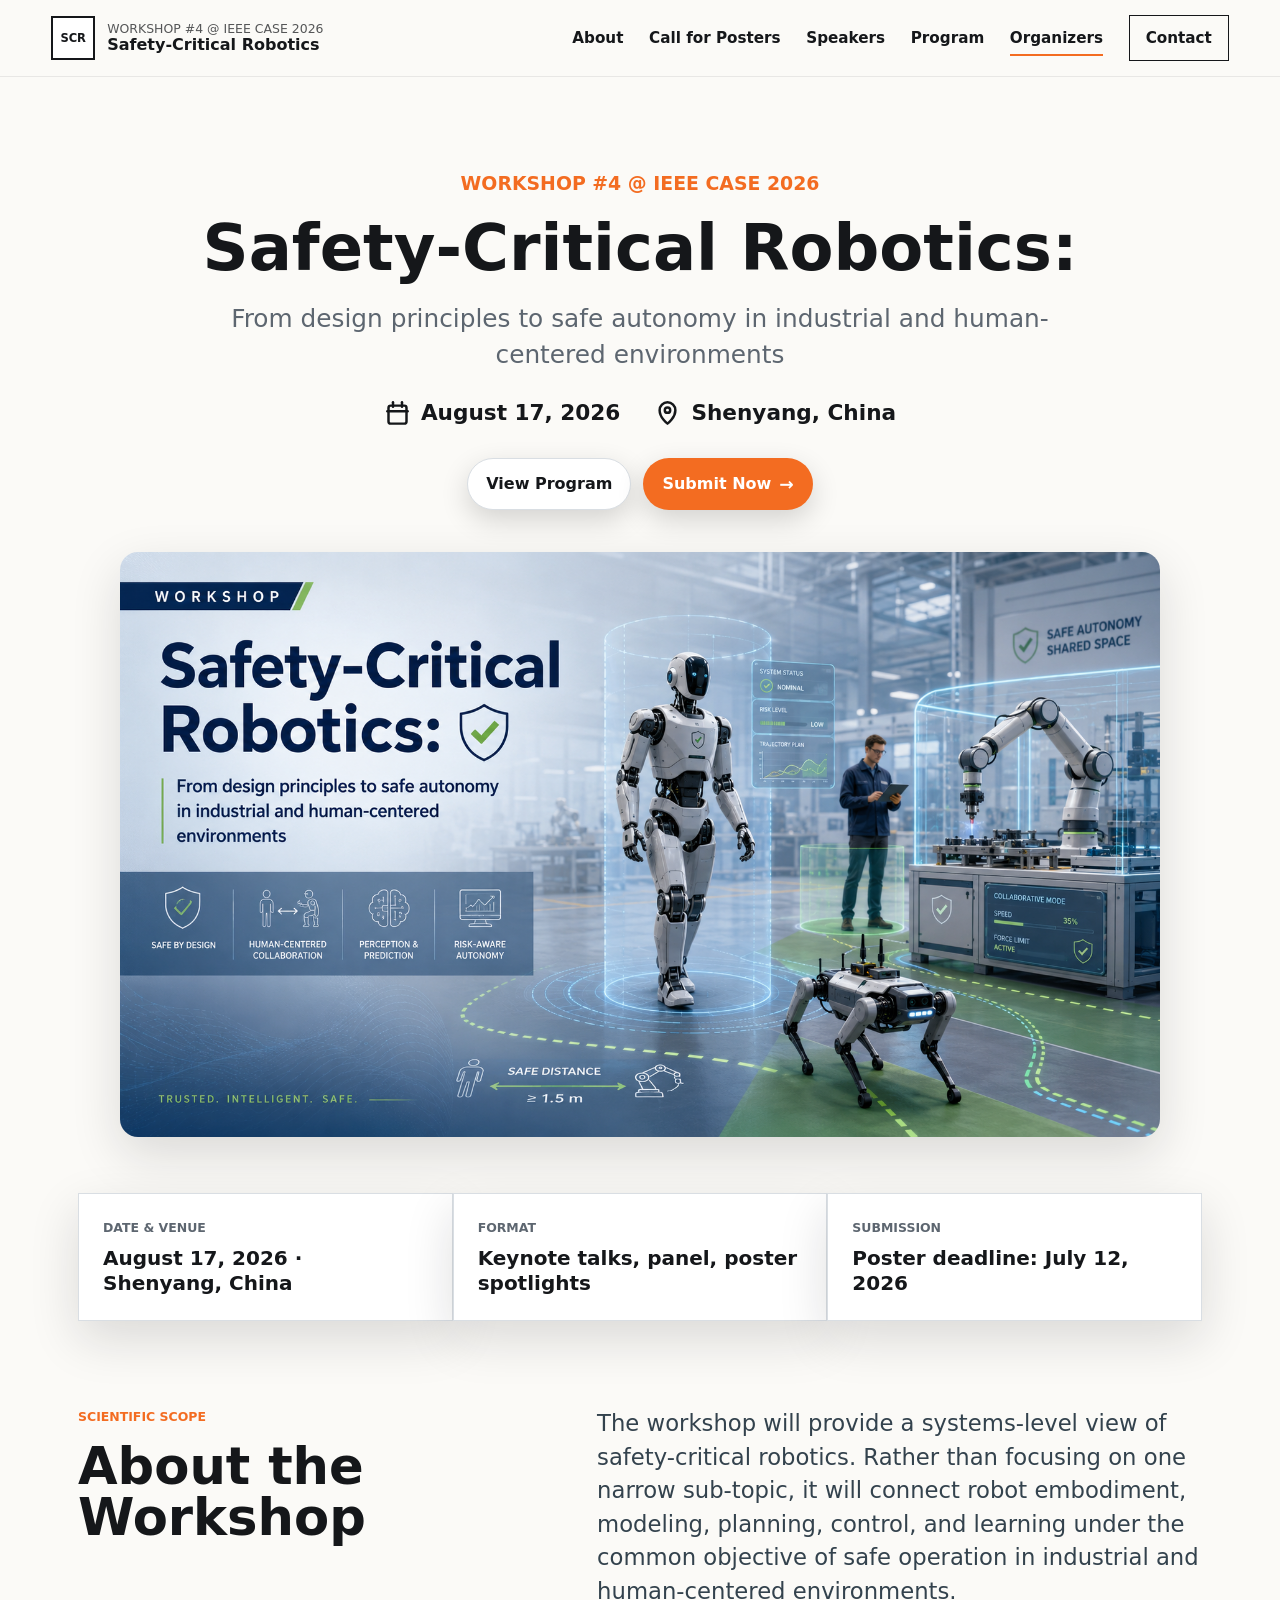
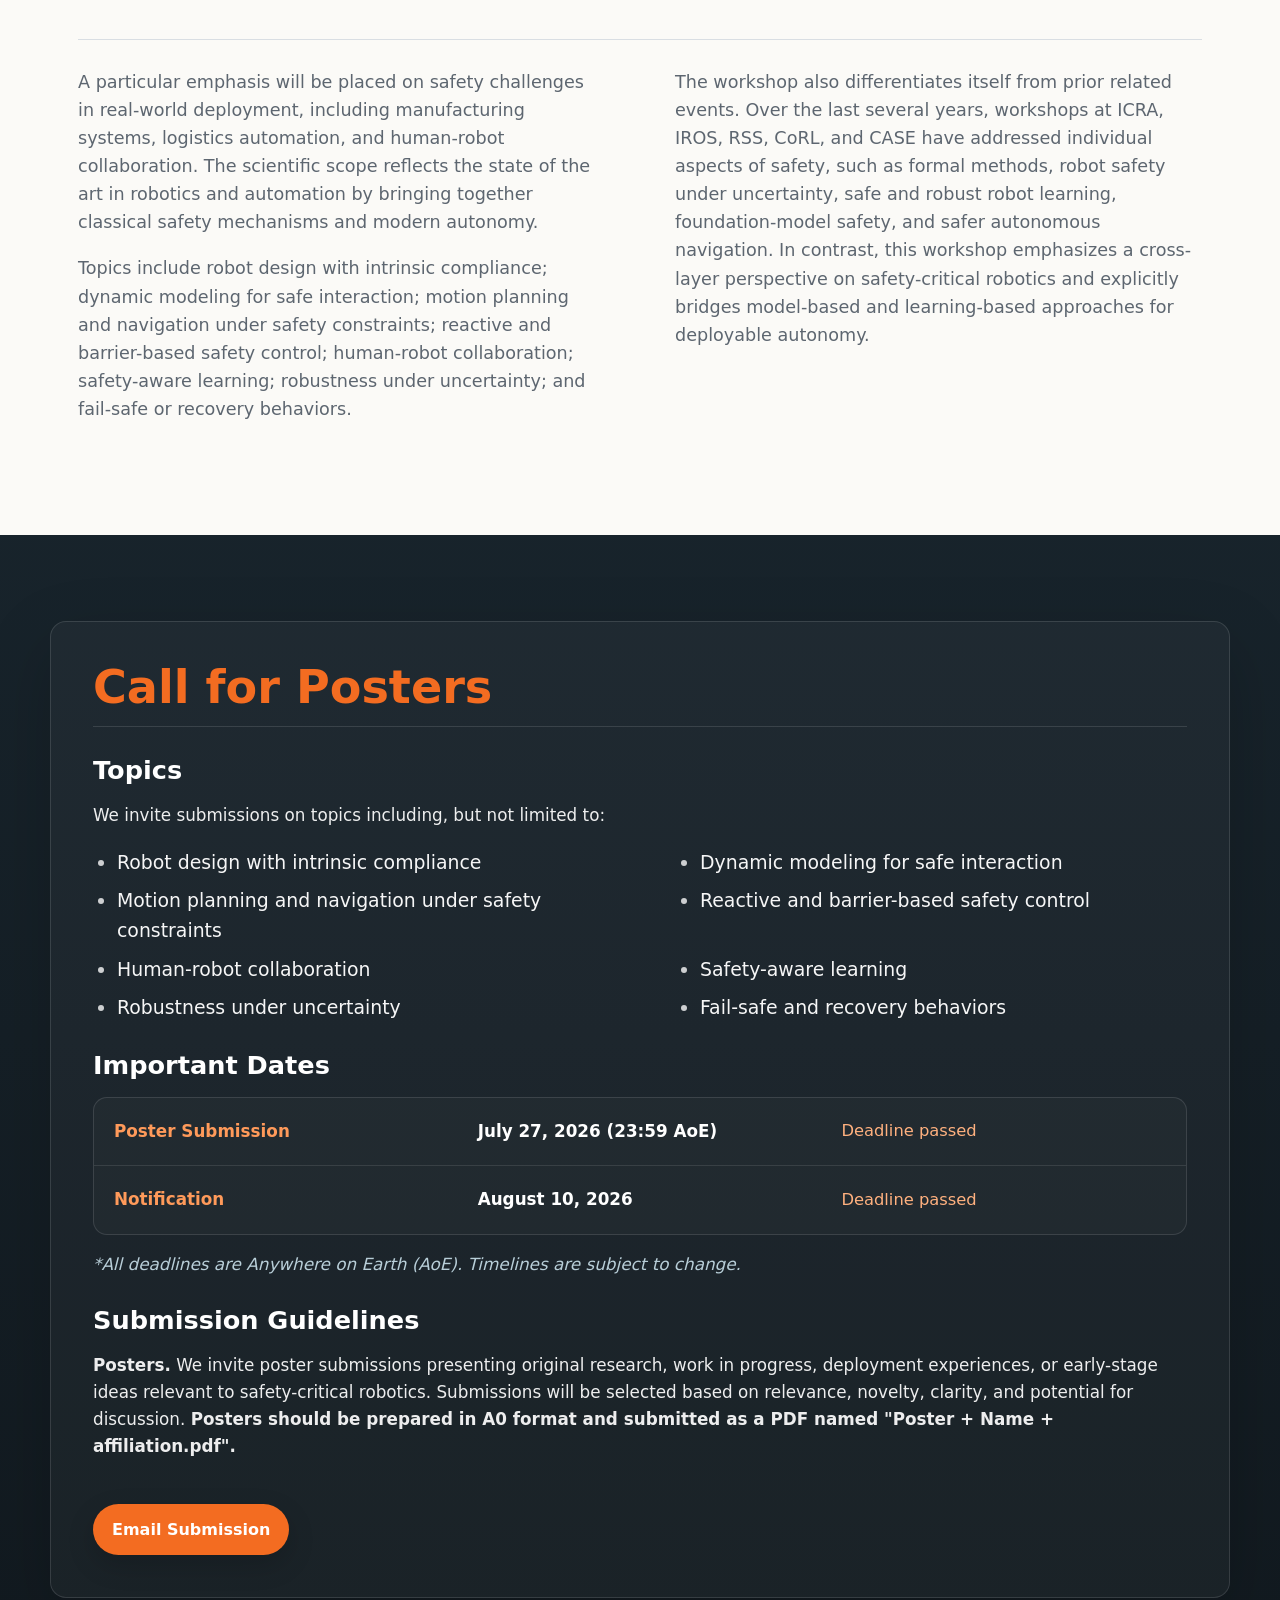
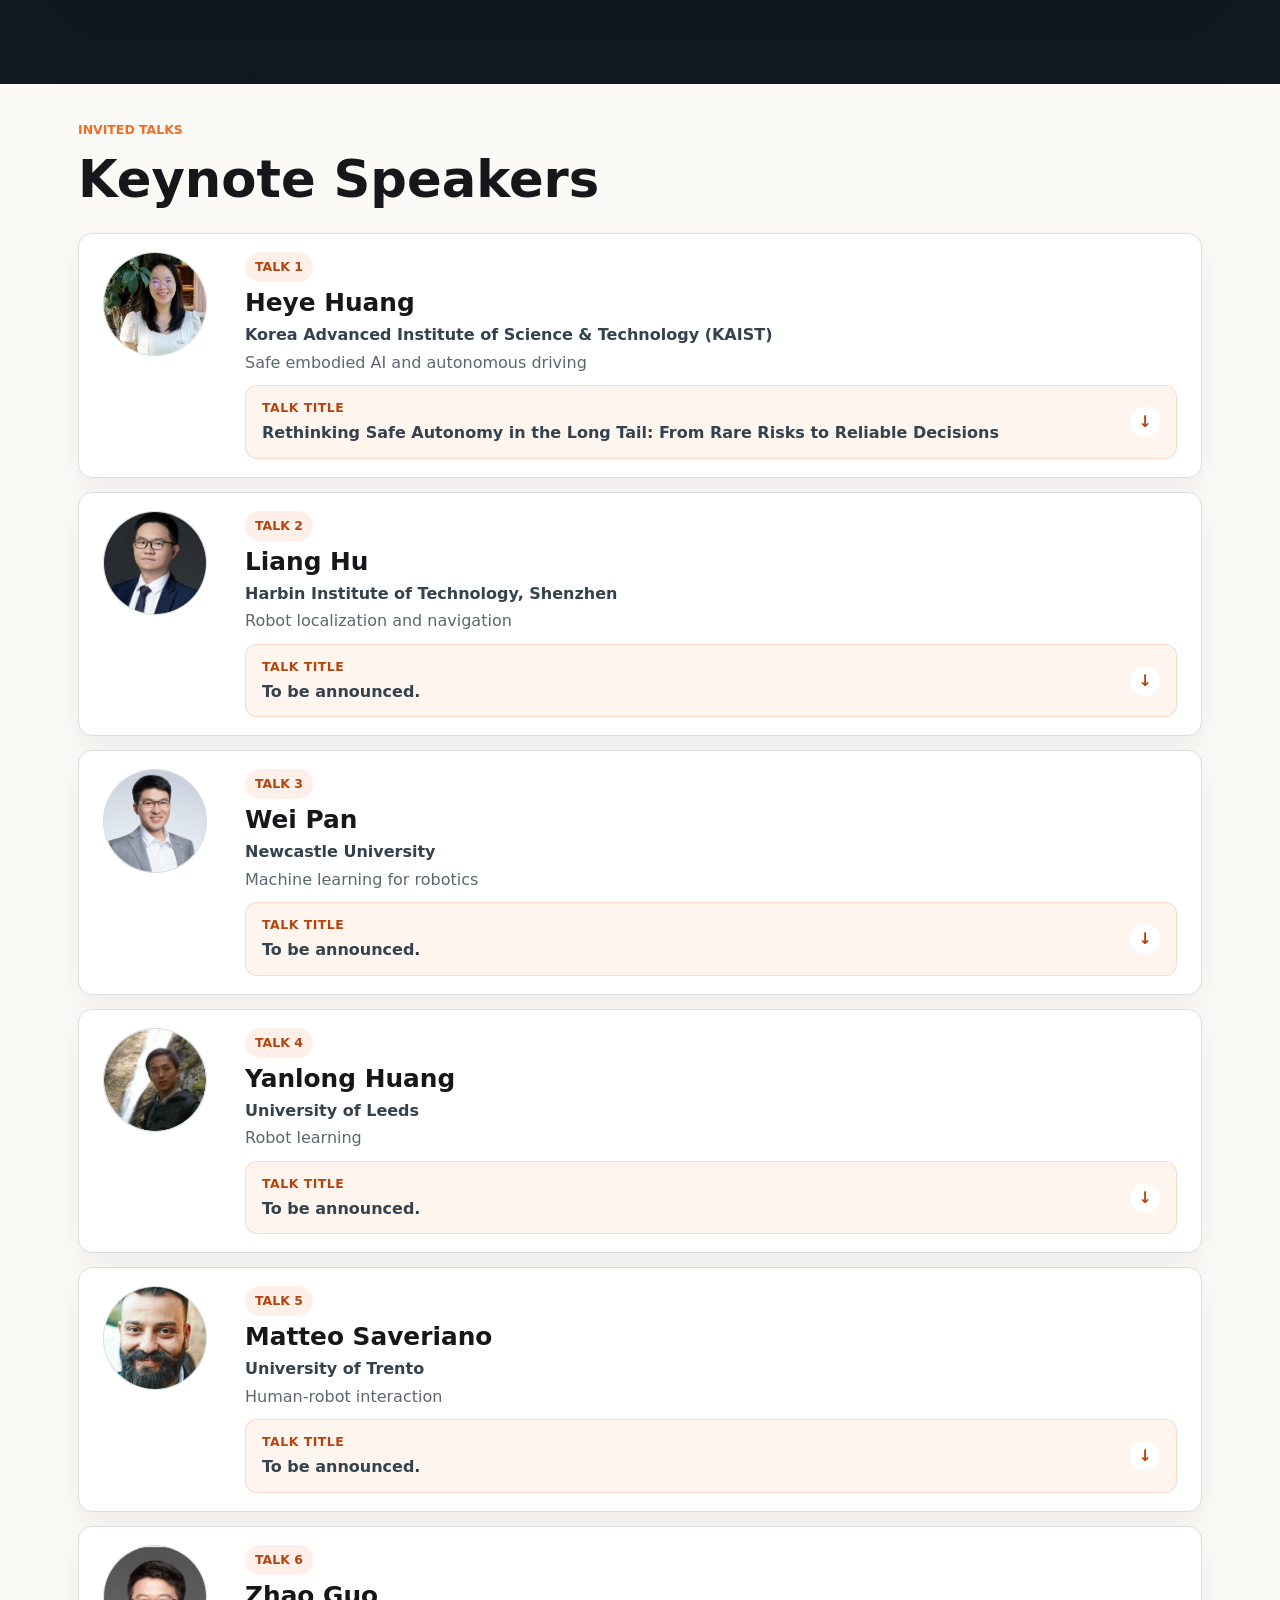
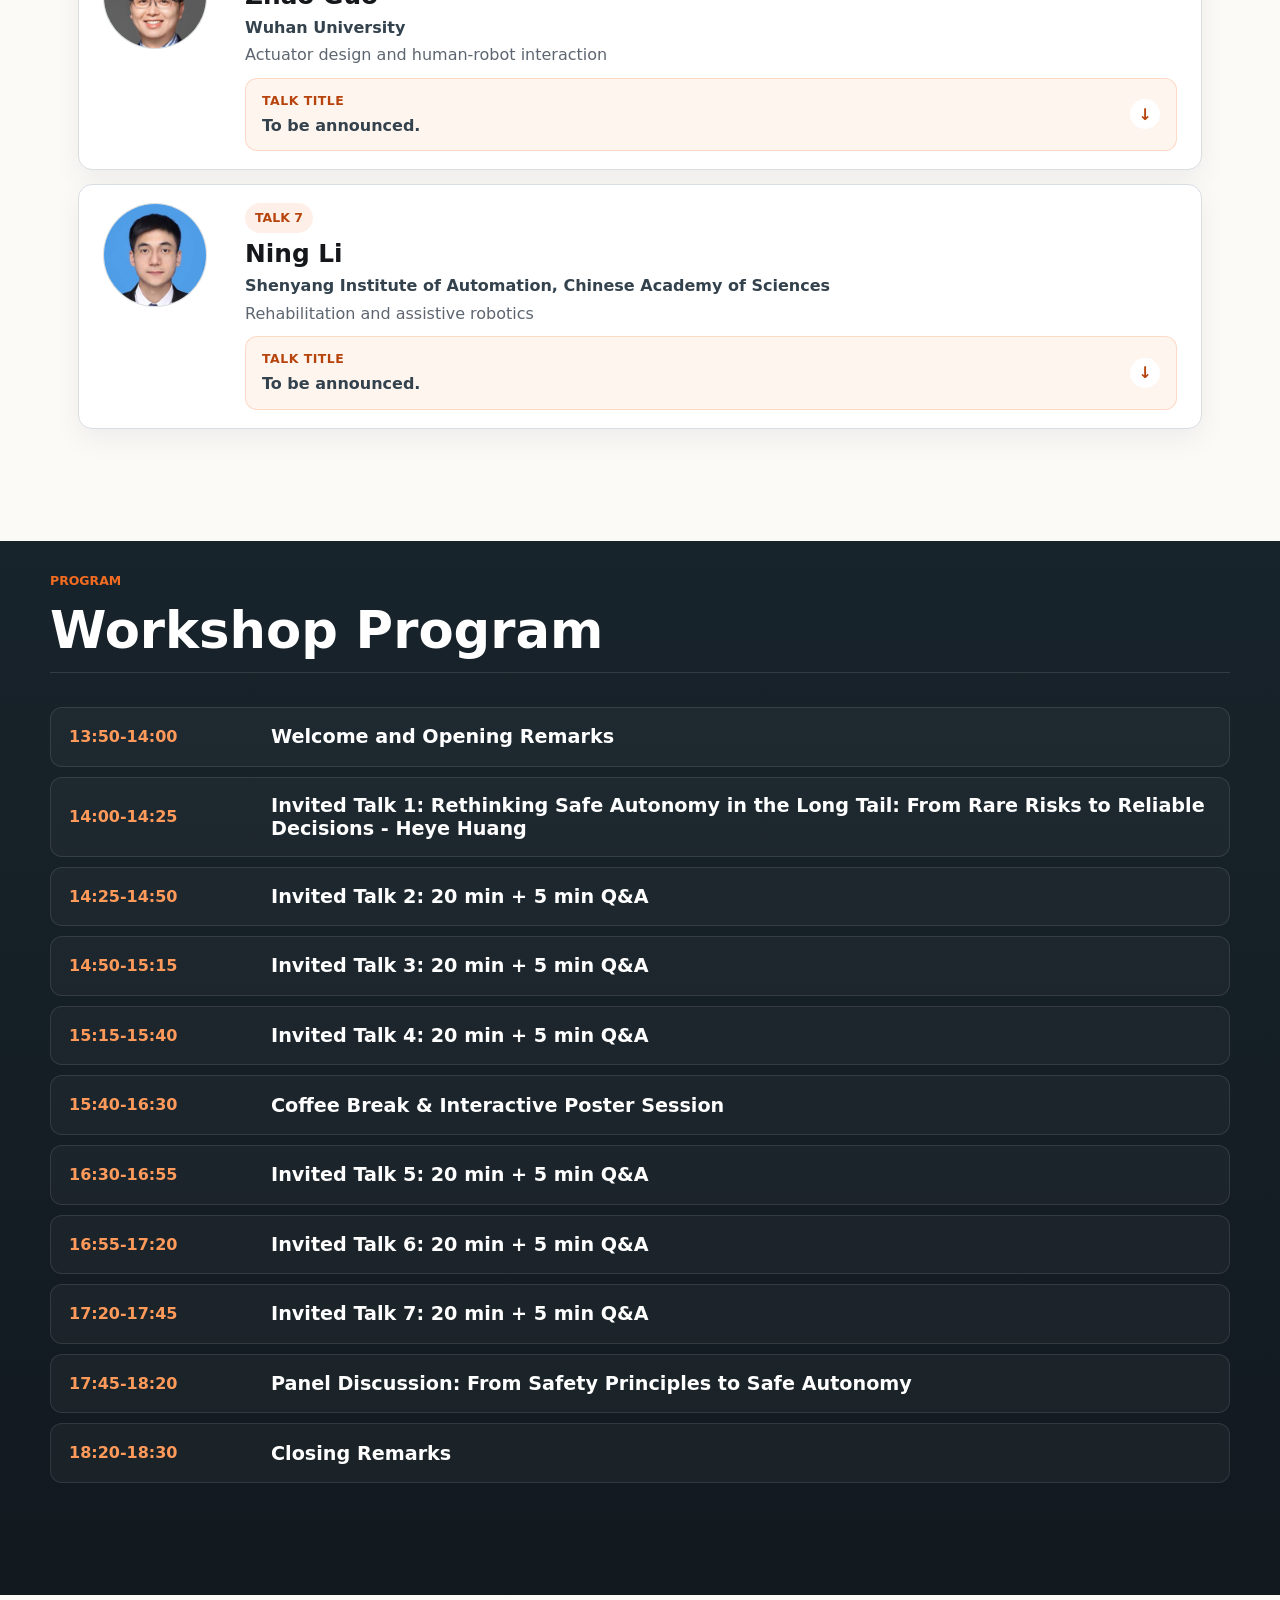
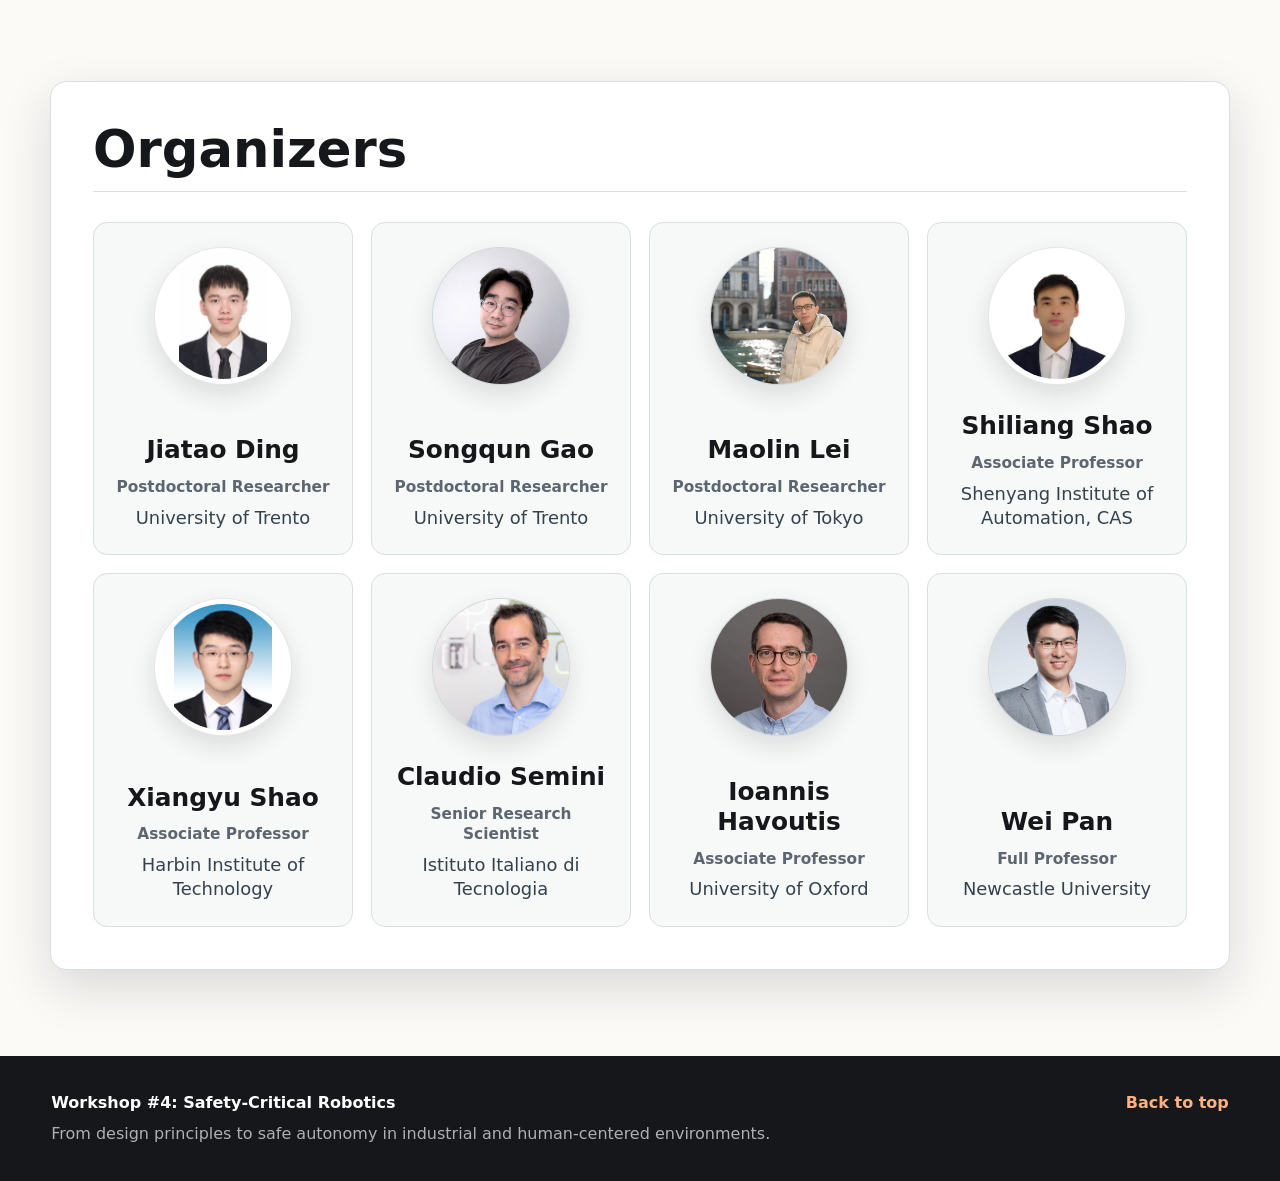
==== commit 896fb65c: "Update index.html" ====
--- a/index.html
+++ b/index.html
@@ -344,7 +344,7 @@
           <article>
             <time>14:00-14:25</time>
             <div>
-              <h3>Invited Talk 1: 20 min + 5 min Q&amp;A</h3>
+              <h3>Invited Talk 1: Rethinking Safe Autonomy in the Long Tail: From Rare Risks to Reliable Decisions - Heye Huang</h3>
             </div>
           </article>
           <article>
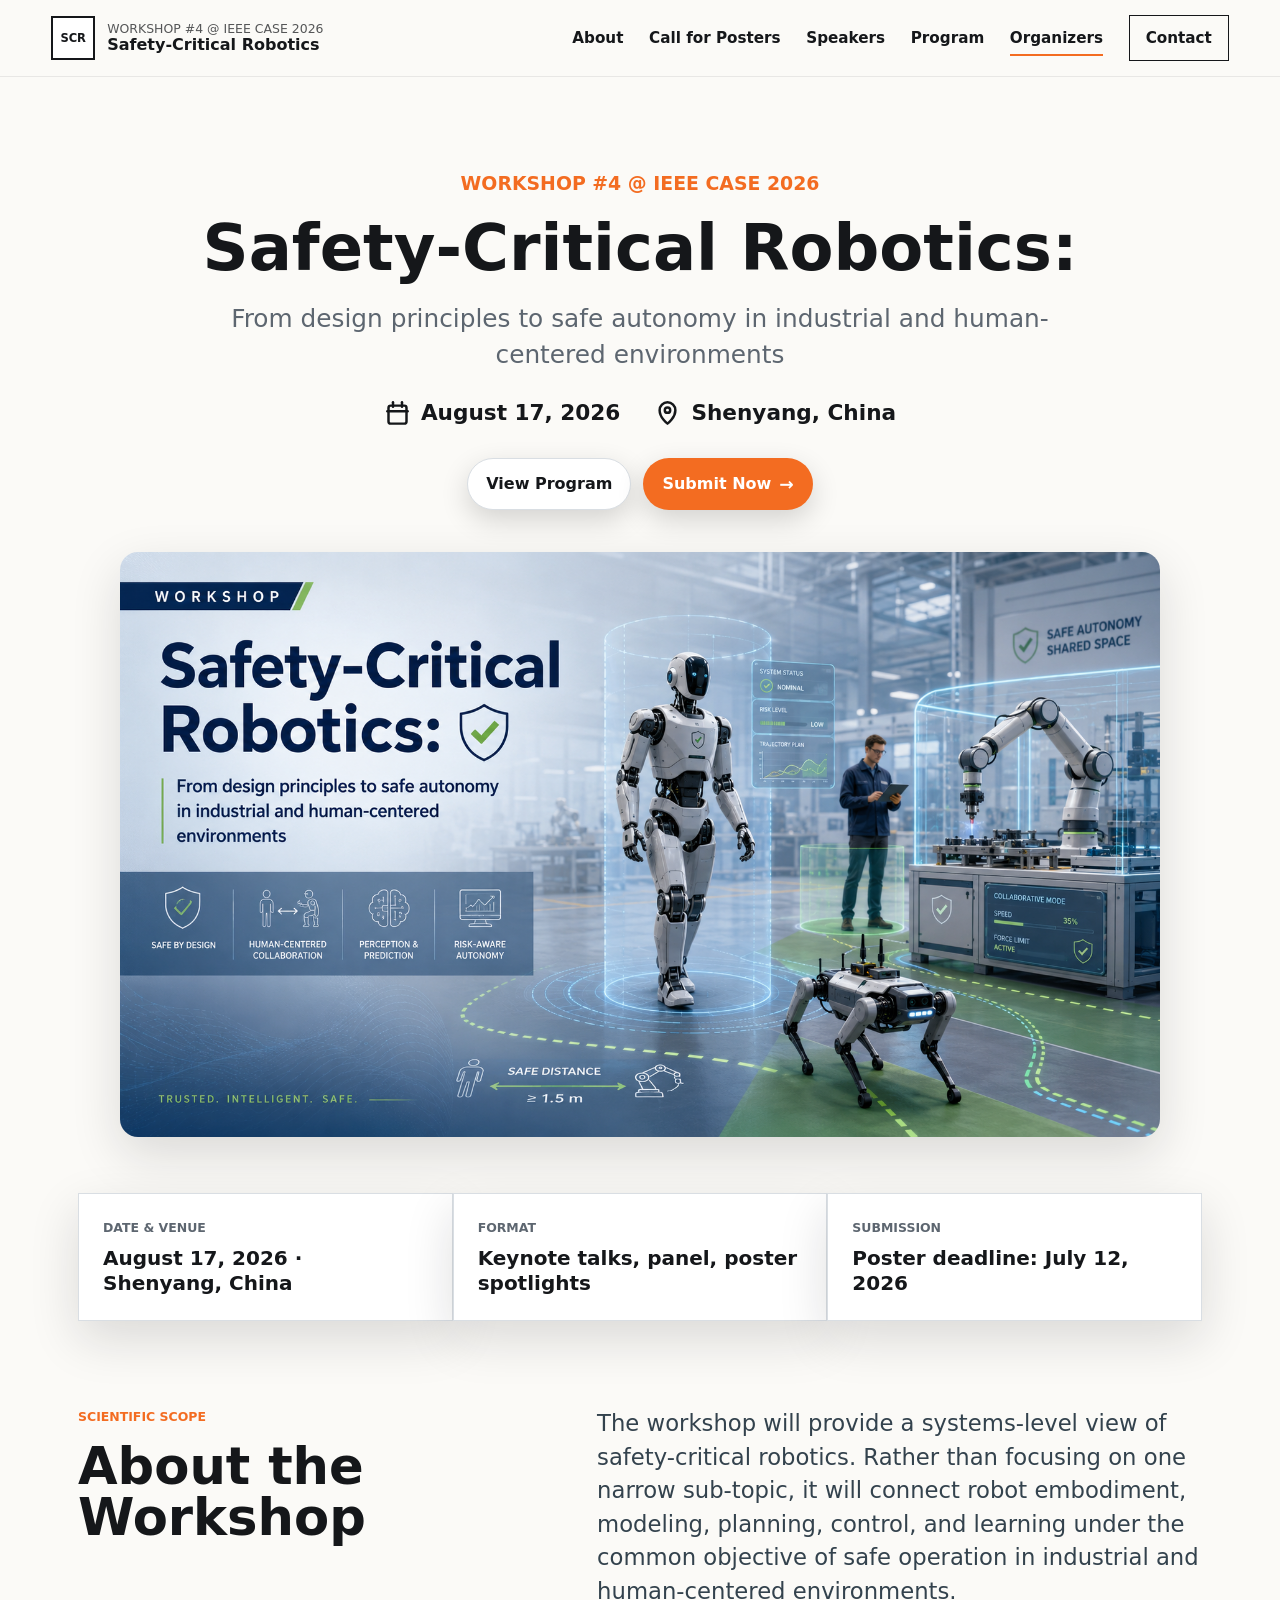
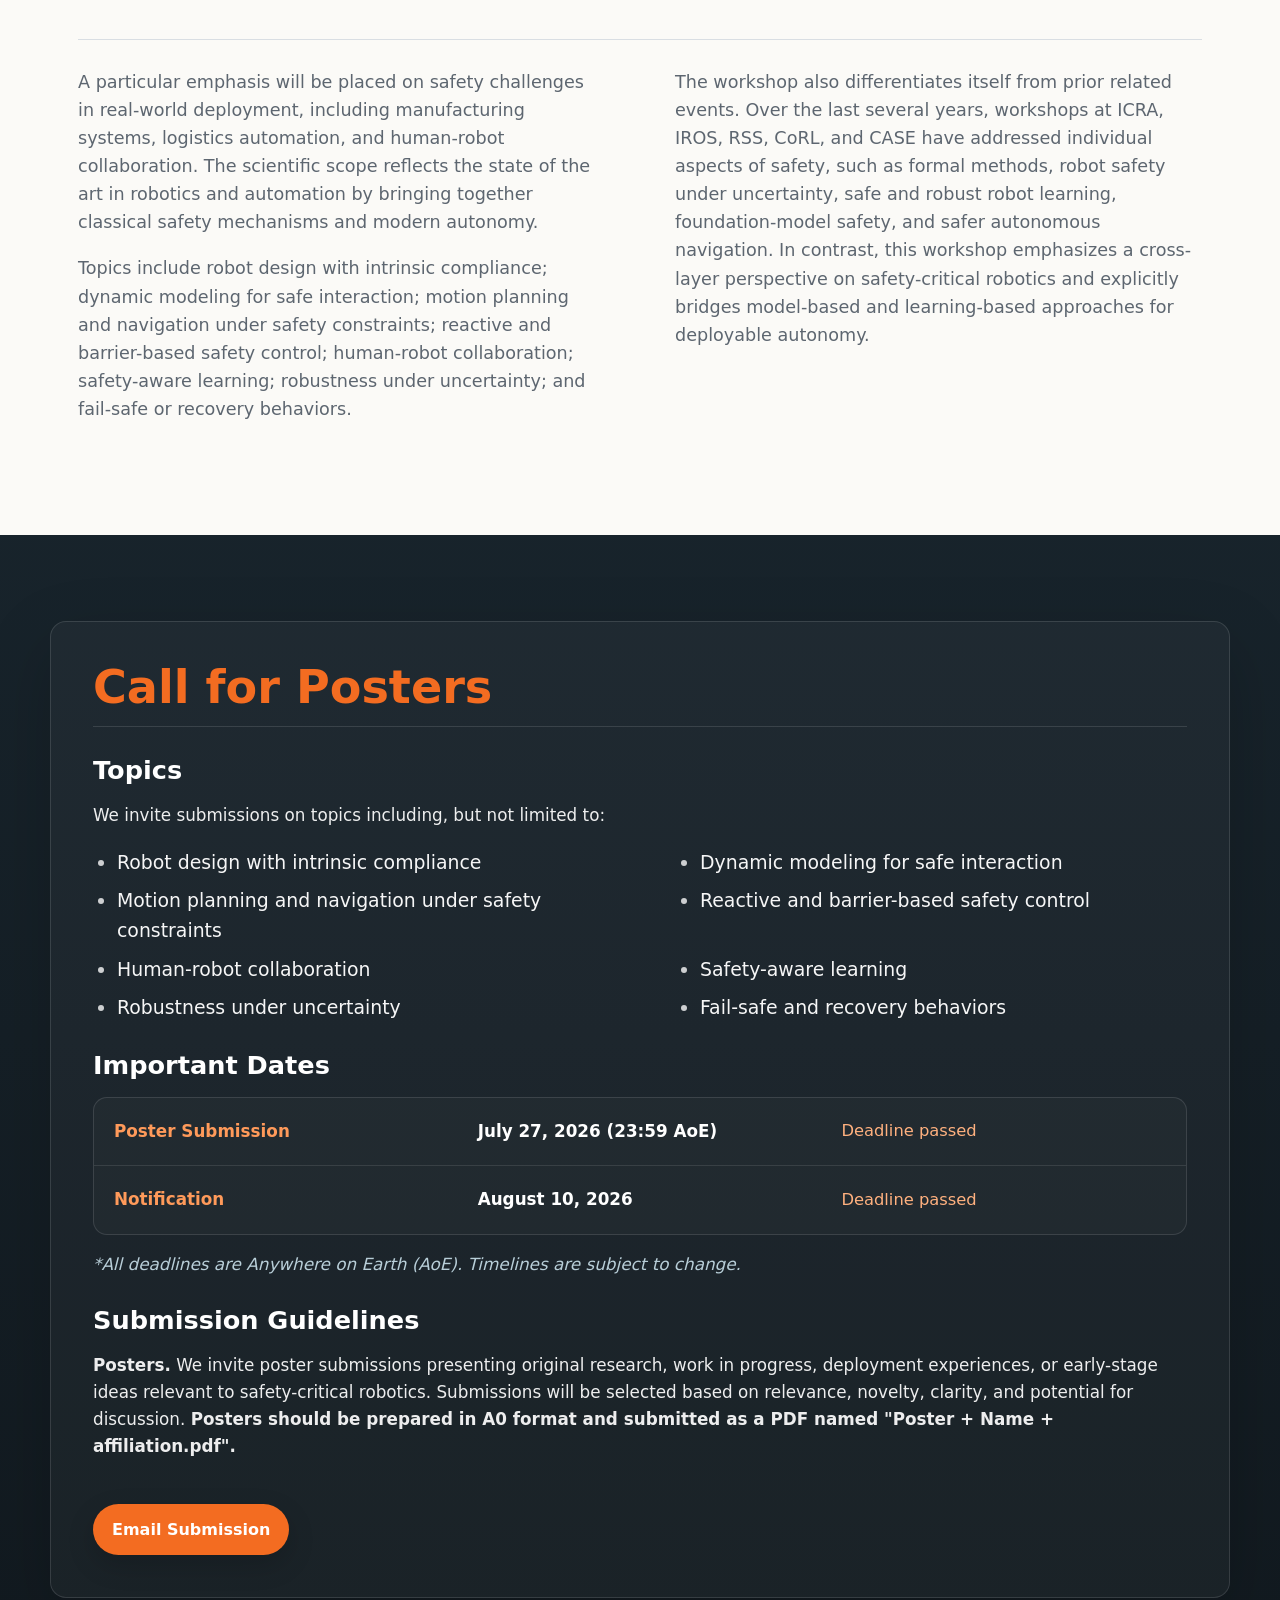
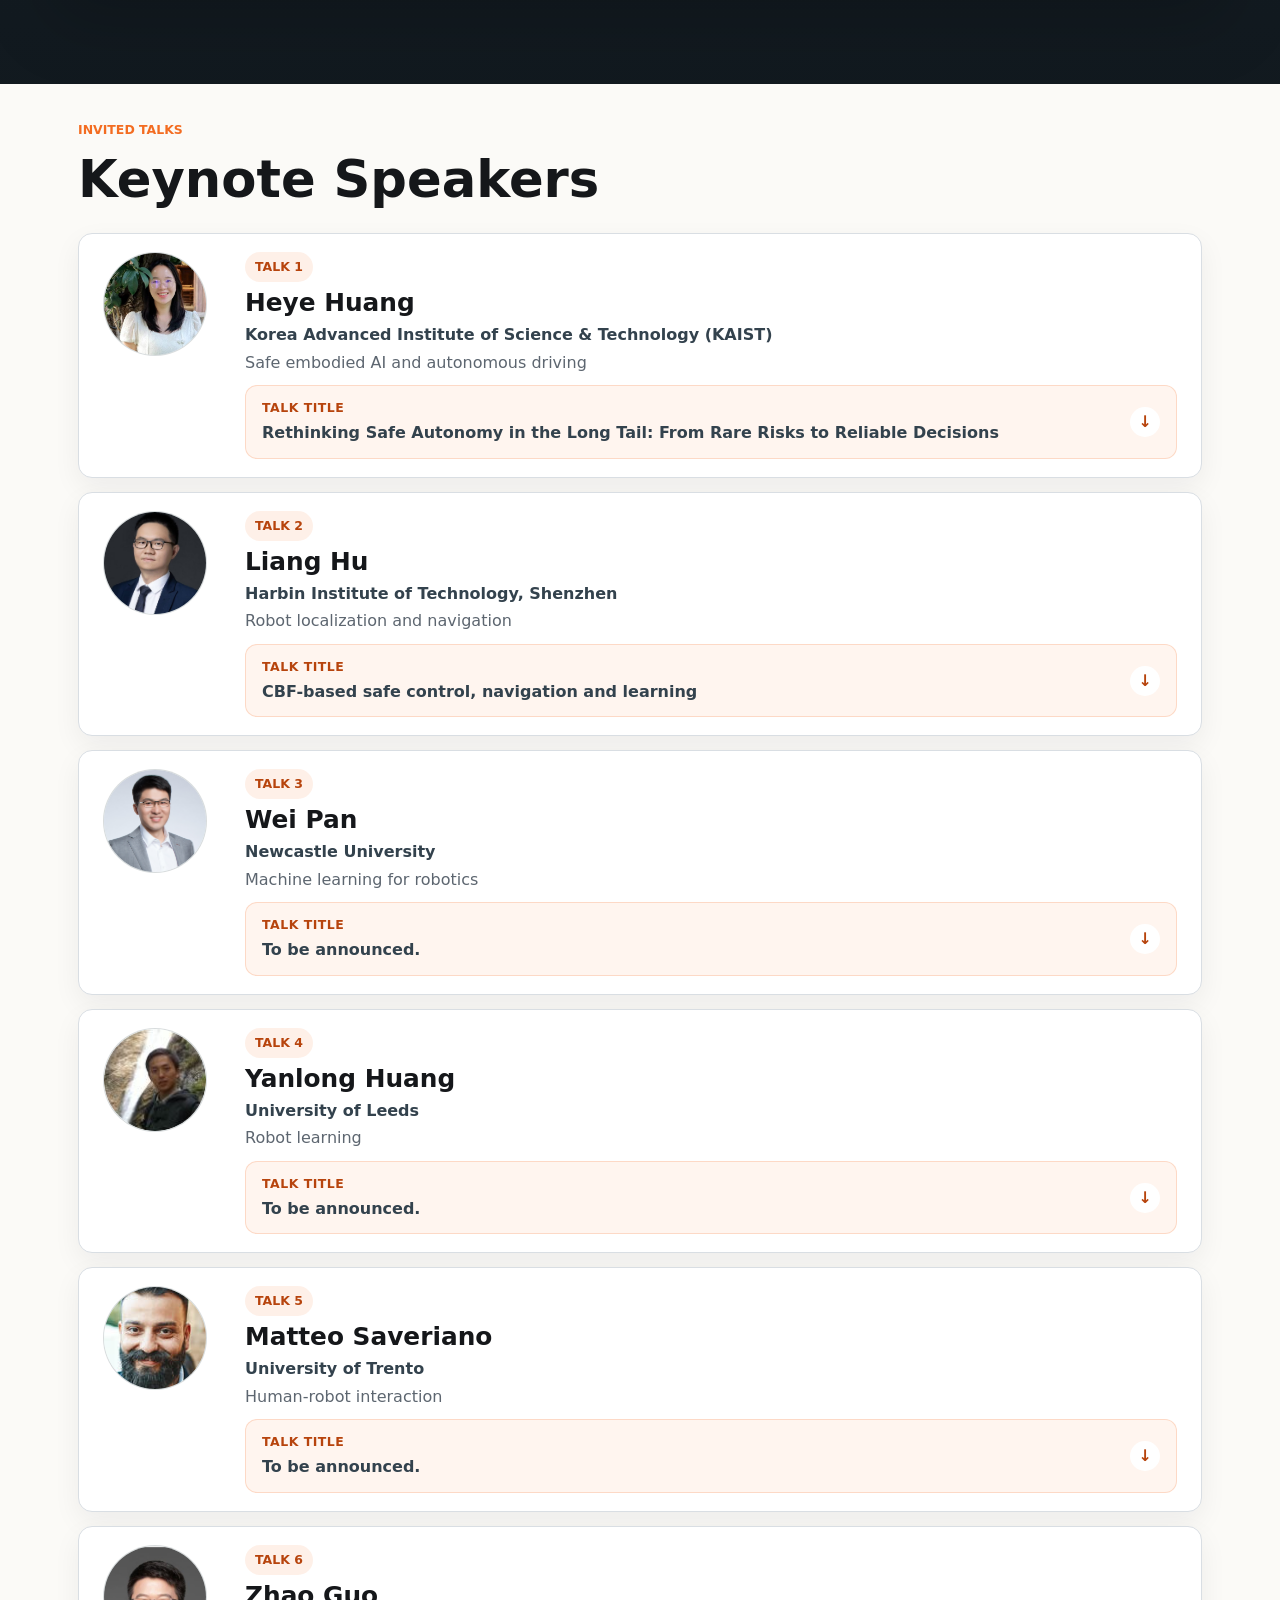
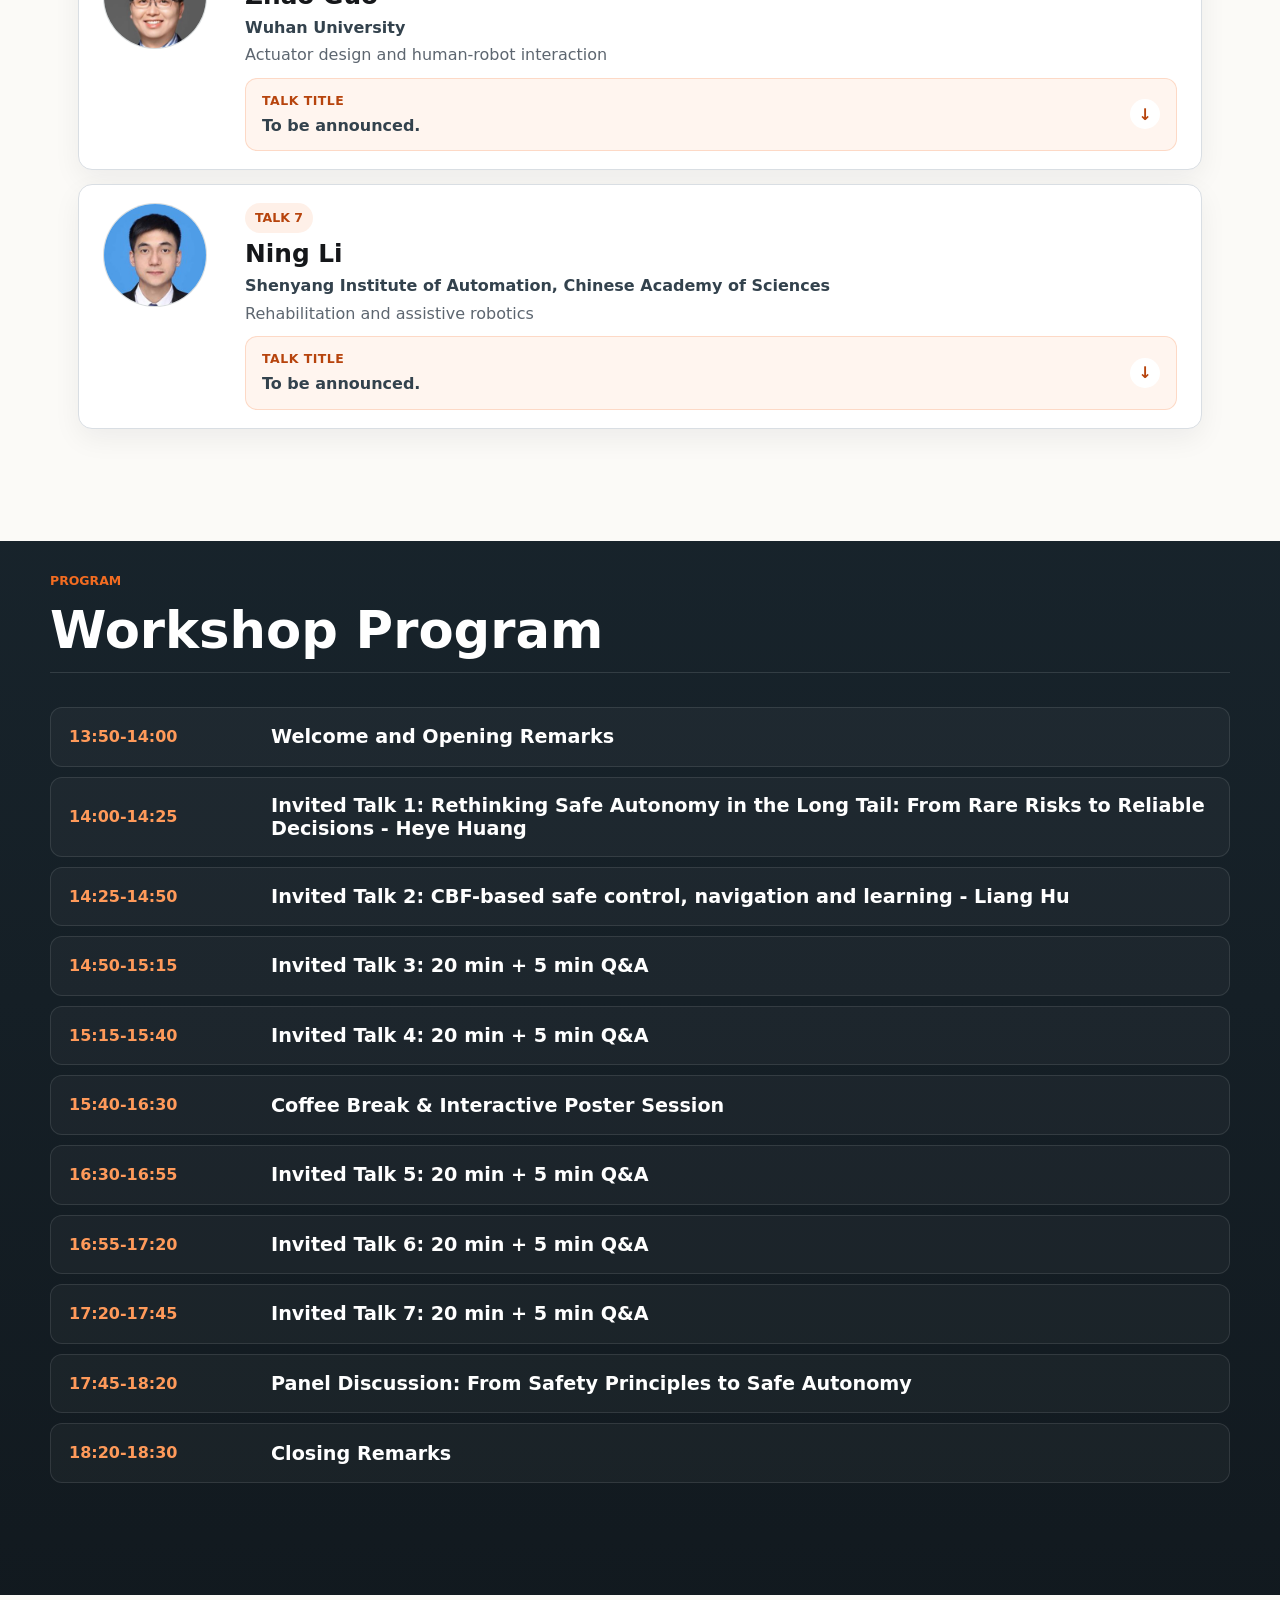
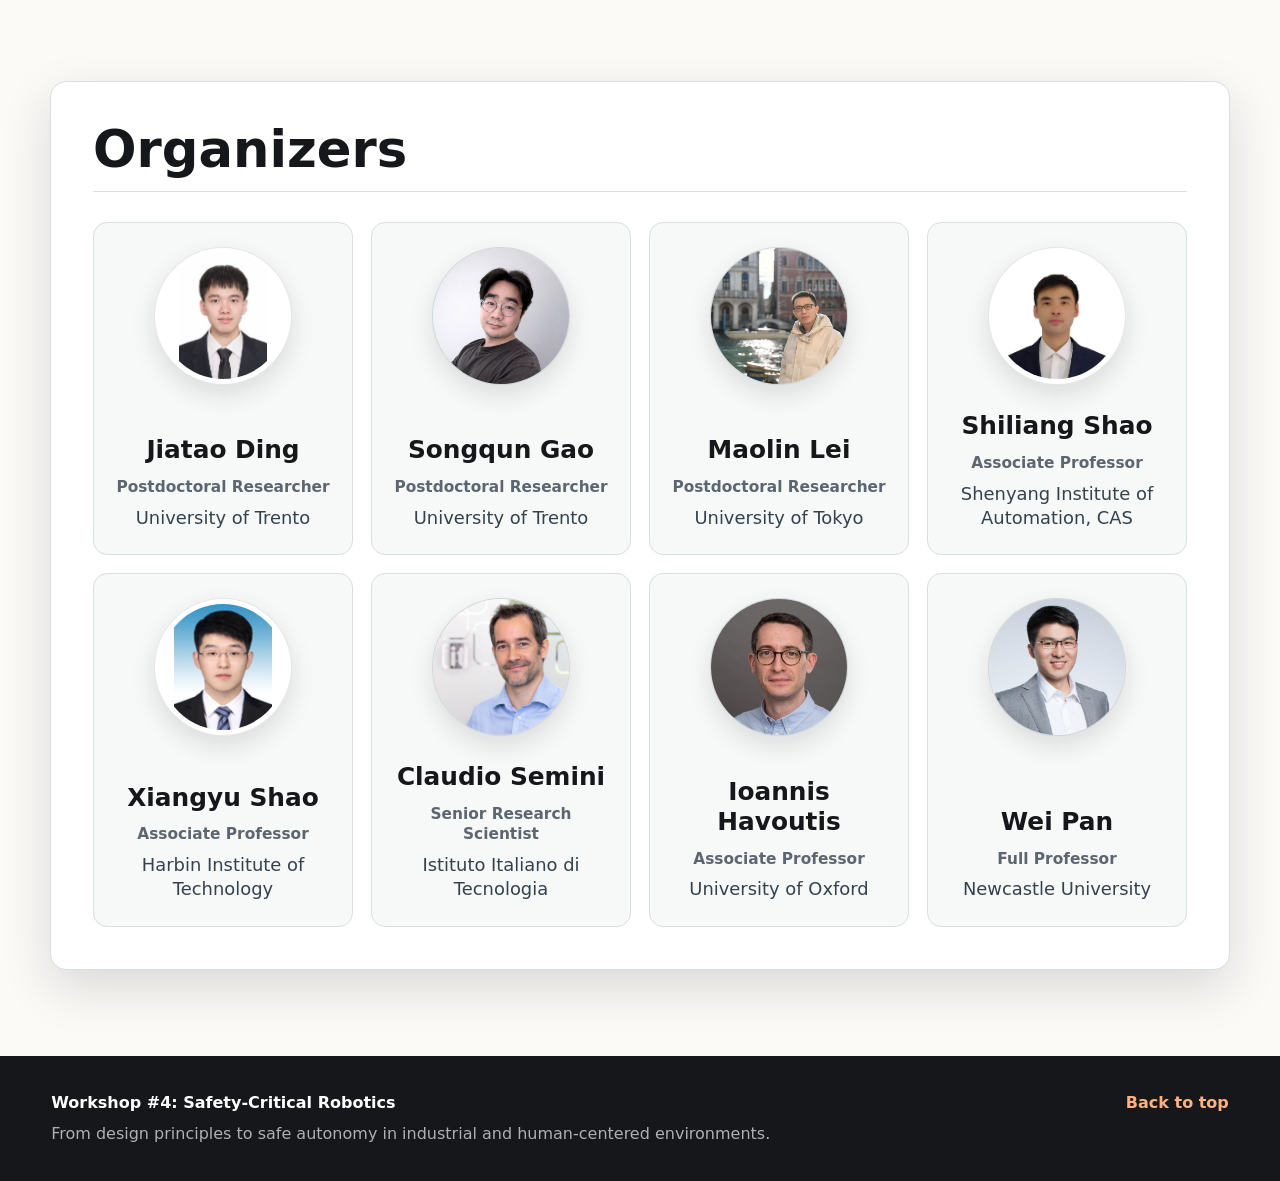
==== commit 7525a8e1: "update liang hu profile" ====
--- a/index.html
+++ b/index.html
@@ -243,12 +243,12 @@
             <p class="speaker-affiliation">Harbin Institute of Technology, Shenzhen</p>
             <p>Robot localization and navigation</p>
             <button class="speaker-title-toggle" type="button" aria-expanded="false" aria-controls="talk-detail-2">
-              <span><strong>Talk Title</strong><em>To be announced.</em></span>
+              <span><strong>Talk Title</strong><em>CBF-based safe control, navigation and learning</em></span>
               <span class="speaker-title-arrow" aria-hidden="true">↓</span>
             </button>
             <div class="speaker-detail" id="talk-detail-2" hidden>
               <h4>Talk details</h4>
-              <p>Detailed talk description will be announced soon.</p>
+              <p>Control Barrier Functions (CBFs) provide a principled framework for enforcing safety in robotic systems. However, safety requirements may conflict with task performance and input limitations, causing infeasibility or conservative behavior, while learned safety knowledge is often tied to a specific task. This talk presents a coherent progress in CBF-based safe control, navigation, and learning. A safety-first hierarchical quadratic programming framework is introduced to guarantee feasibility while prioritizing safety under multiple constraints, enabling reliable operation in complex environments. This principle is then extended to reinforcement learning through a certificated actor-critic method, where CBF-derived critics assess safety and guide policy improvement. Finally, transferable model-free safety filters are developed to learn perception-based CBFs from a single policy and reuse the acquired safety knowledge across different robotic tasks. Together, these works demonstrate how CBFs can support safe control, reliable navigation, and generalizable safety learning.</p>
             </div>
           </article>
           <article class="speaker-card">
@@ -350,7 +350,7 @@
           <article>
             <time>14:25-14:50</time>
             <div>
-              <h3>Invited Talk 2: 20 min + 5 min Q&amp;A</h3>
+              <h3>Invited Talk 2: CBF-based safe control, navigation and learning - Liang Hu</h3>
             </div>
           </article>
           <article>
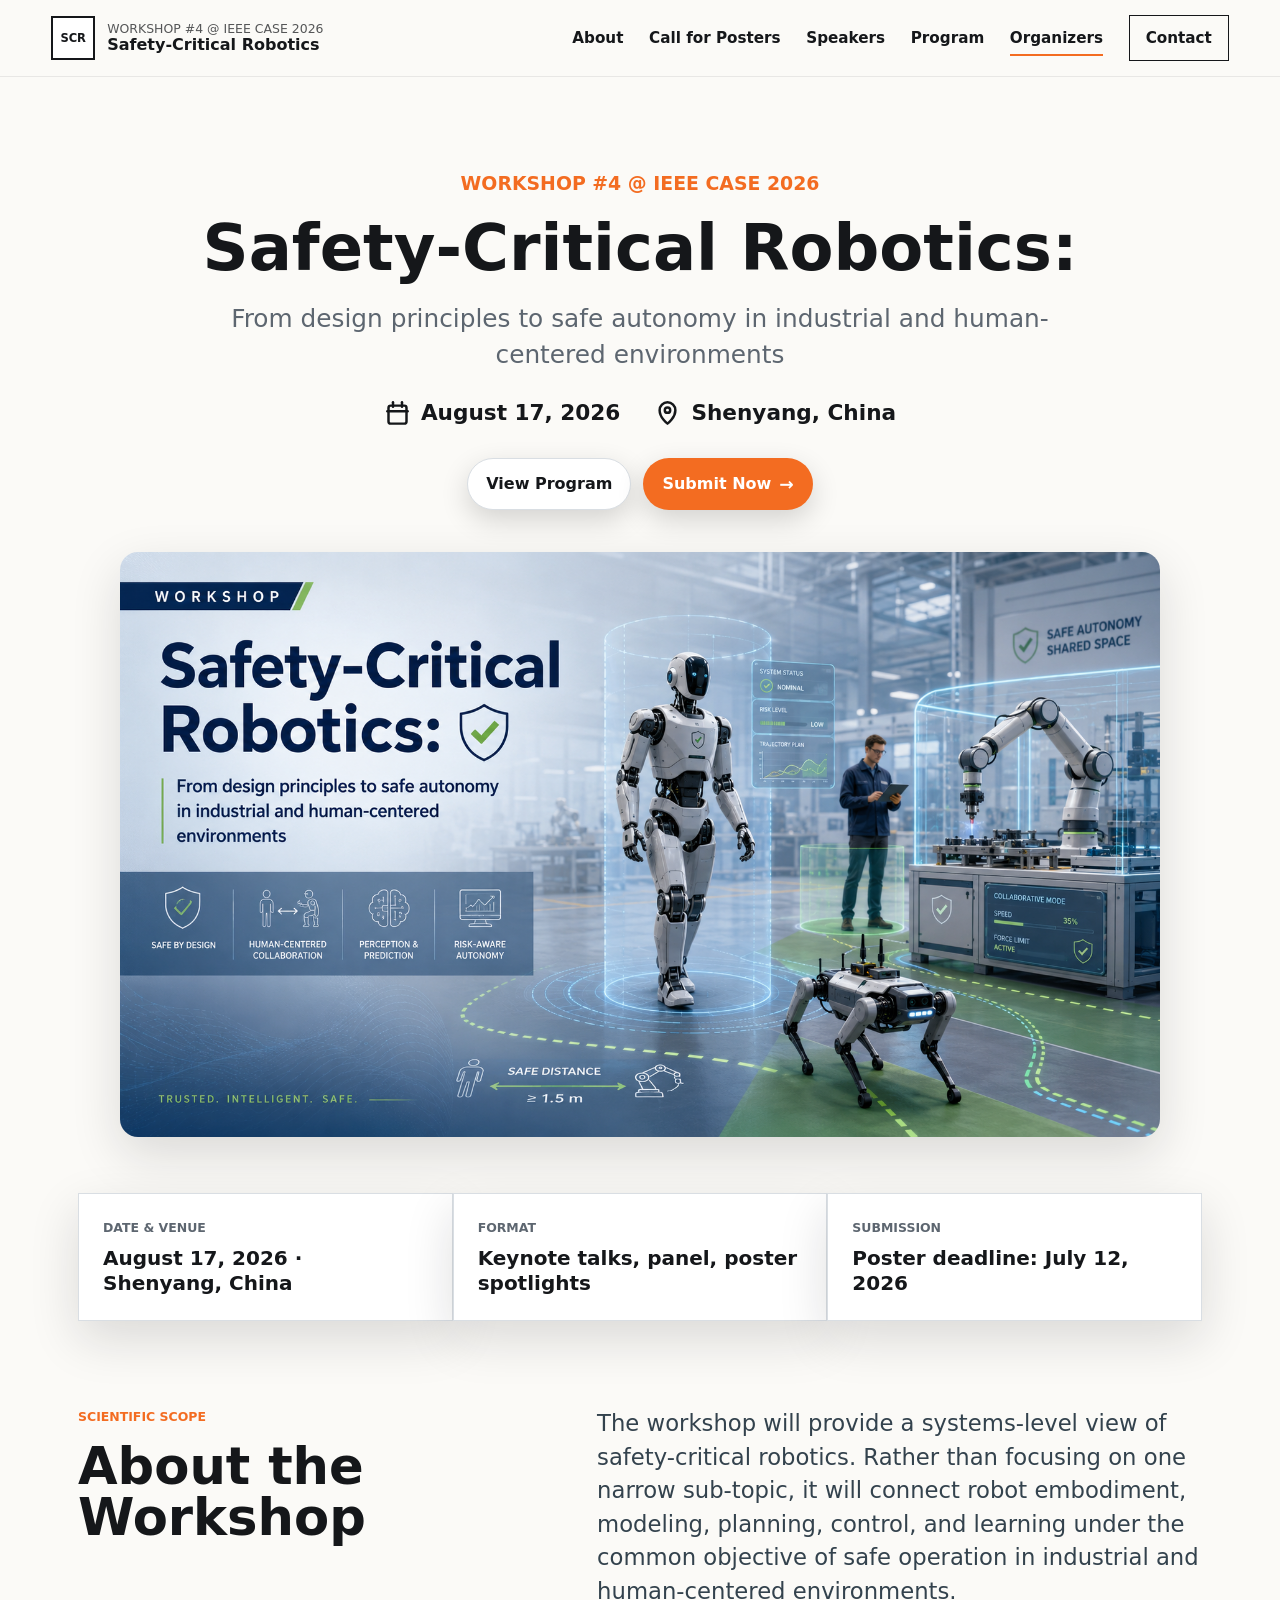
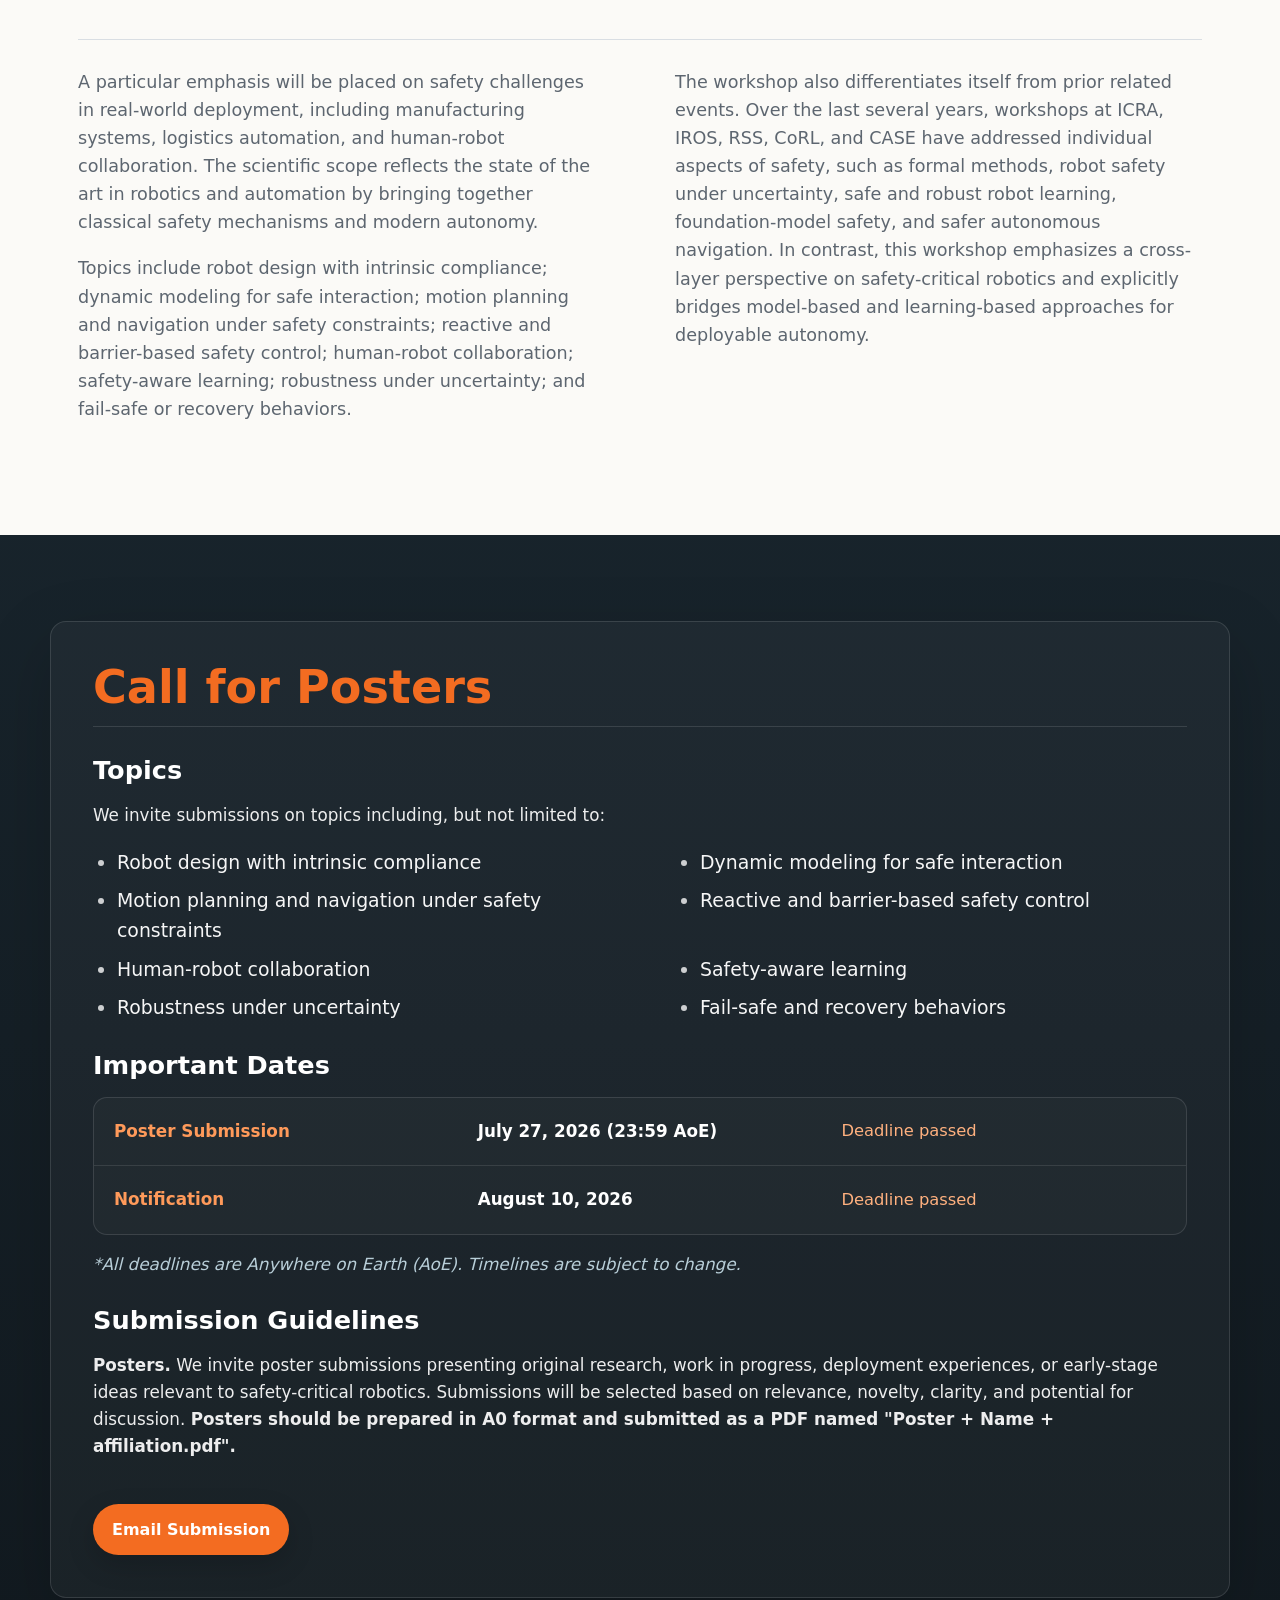
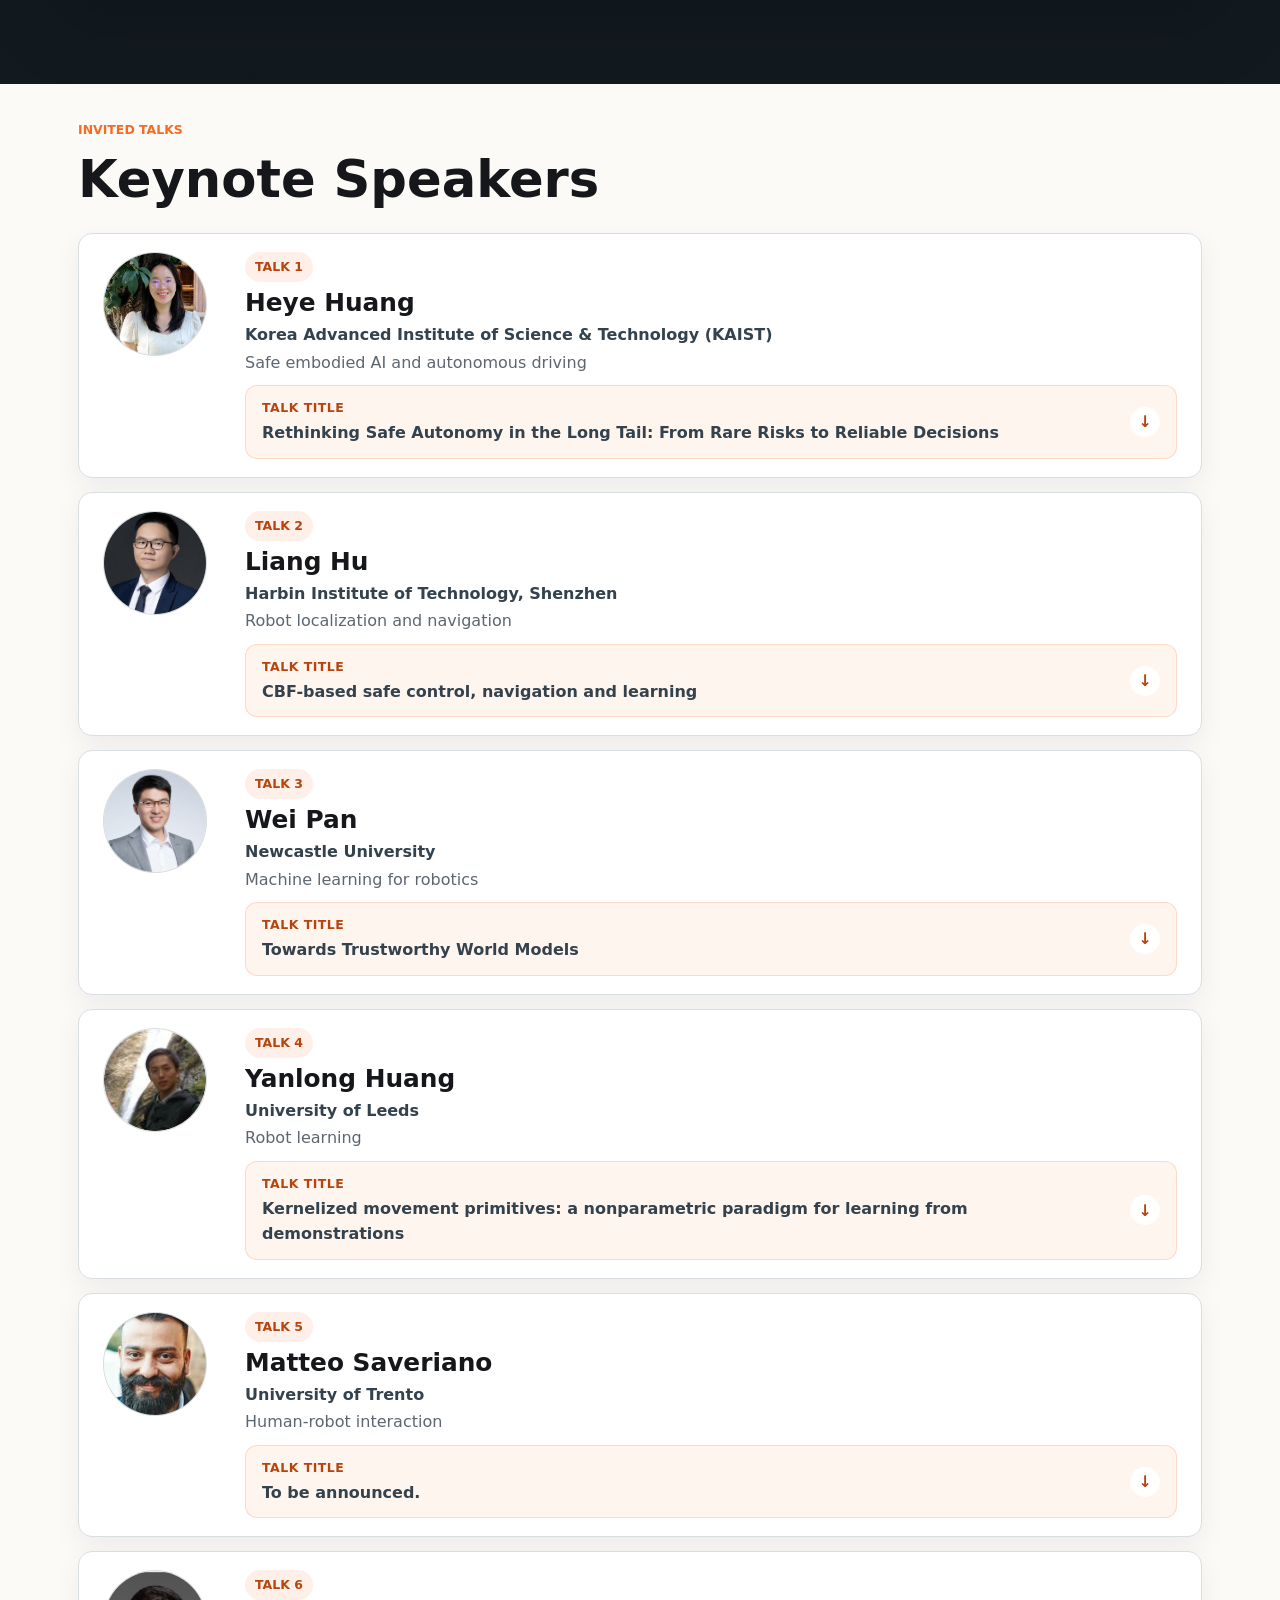
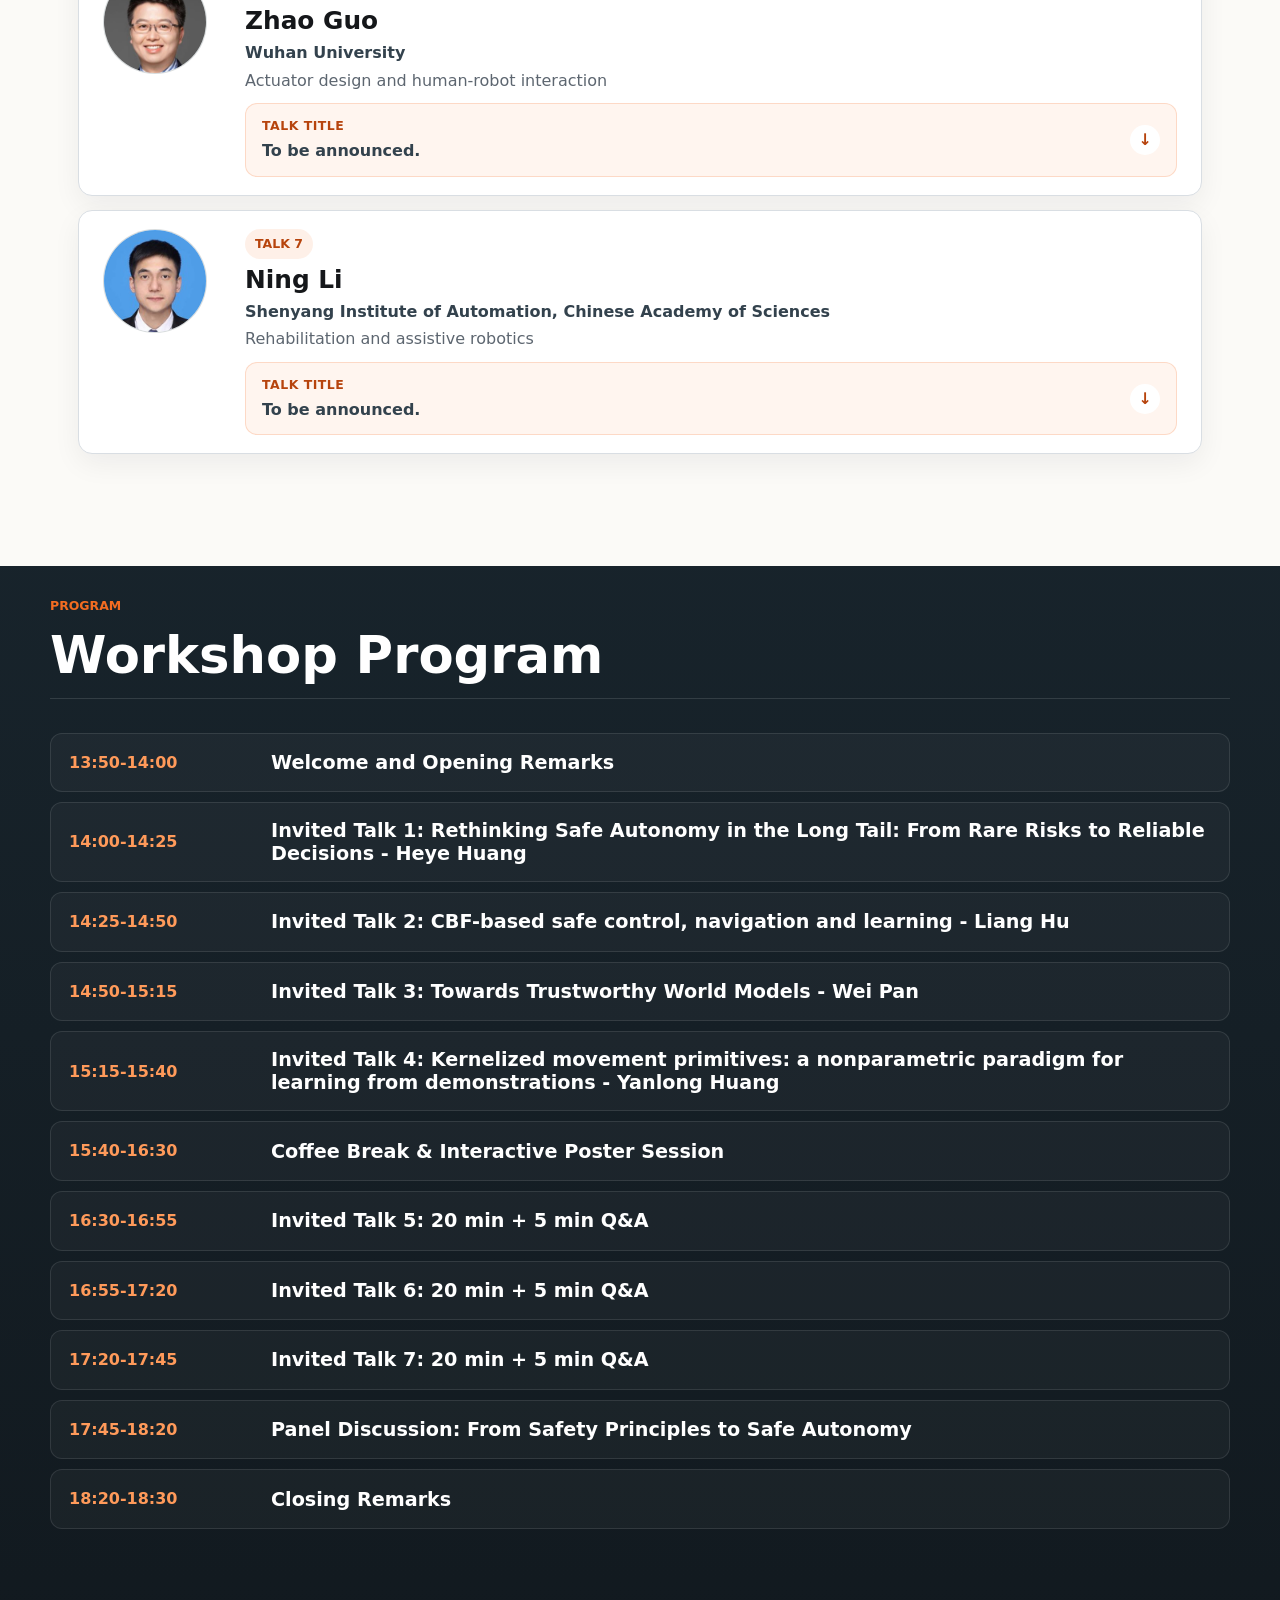
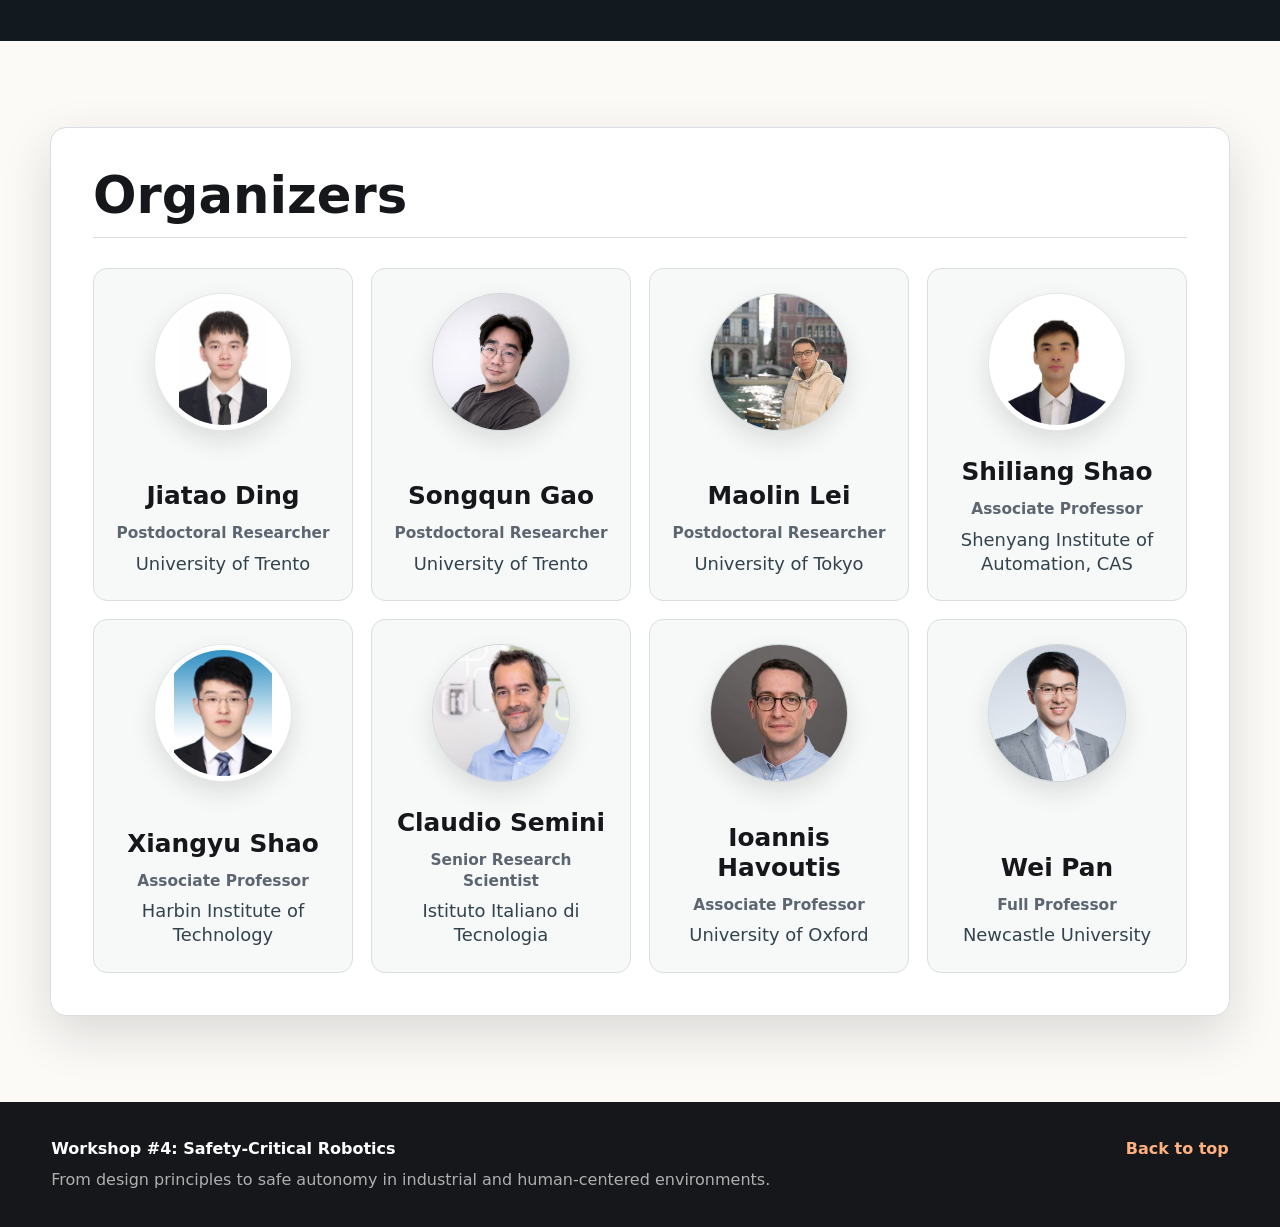
==== commit a9c01a23: "update talk 1-4" ====
--- a/index.html
+++ b/index.html
@@ -258,12 +258,13 @@
             <p class="speaker-affiliation">Newcastle University</p>
             <p>Machine learning for robotics</p>
             <button class="speaker-title-toggle" type="button" aria-expanded="false" aria-controls="talk-detail-3">
-              <span><strong>Talk Title</strong><em>To be announced.</em></span>
+              <span><strong>Talk Title</strong><em>Towards Trustworthy World Models</em></span>
               <span class="speaker-title-arrow" aria-hidden="true">↓</span>
             </button>
             <div class="speaker-detail" id="talk-detail-3" hidden>
               <h4>Talk details</h4>
-              <p>Detailed talk description will be announced soon.</p>
+              <p>If robots are going to work outside the lab, the models they rely on to predict and control have to be trustworthy: reliable enough that a failure doesn't hurt anyone, cheap enough to train, general enough to reuse across different robots, and able to run alongside the hardware and controllers people already have. I'll argue that a model earns that trust by building in the physics we already know rather than hoping it emerges from data, and by putting honest bounds on whatever it can't capture.</p>
+              <p>The talk moves through three stages: modelling, control, and safety. Modelling starts with Bayesian system identification for nonlinear and switched systems, and diffusion models for the residual forces that simpler models leave out. Control covers adaptive schemes that keep working when the dynamics change suddenly, and a Koopman method that lets one policy transfer across many robot configurations on a fraction of the training data previous methods need. Safety brings in world models built for real deployment, including a vehicle-dynamics-embedded model and a decoder-free one, together with conformal prediction as a way to attach honest confidence bounds to what the model predicts. A single idea connects the three stages: model the part of the physics you know, and deal explicitly with the part you don't, whether that's the residual forces a controller must absorb or the uncertainty a world model must bound. Results run across drones, manipulators, quadrupeds, and vehicles, and return to the same rules throughout: build the physics in, don't cut corners on reliability, make every real trial count, and work with the systems already in place.</p>
             </div>
           </article>
           <article class="speaker-card">
@@ -273,12 +274,12 @@
             <p class="speaker-affiliation">University of Leeds</p>
             <p>Robot learning</p>
             <button class="speaker-title-toggle" type="button" aria-expanded="false" aria-controls="talk-detail-4">
-              <span><strong>Talk Title</strong><em>To be announced.</em></span>
+              <span><strong>Talk Title</strong><em>Kernelized movement primitives: a nonparametric paradigm for learning from demonstrations</em></span>
               <span class="speaker-title-arrow" aria-hidden="true">↓</span>
             </button>
             <div class="speaker-detail" id="talk-detail-4" hidden>
               <h4>Talk details</h4>
-              <p>Detailed talk description will be announced soon.</p>
+              <p>In the community of robot learning, learning from demonstrations (LfD) has been studied widely due to its convenient solution for transferring human skills to robots. A myriad of applications of LfD were reported in previous literature, e.g., robot manipulation and human-robot collaboration. In this talk, I will discuss a nonparametric imitation learning framework kernelized movement primitives (KMP), which can address several crucial issues such as learning multiple demonstrations, reproduction and adaptation, and learning trajectories associated with high-dimensional inputs. Later, I will show some extensions of KMP, including the learning of robot orientations and stiffness matrices, uncertainty-aware human-robot interactions, stable and constrained learning, as well as fast adaptation and closed-loop learning for KMP.</p>
             </div>
           </article>
           <article class="speaker-card">
@@ -356,13 +357,13 @@
           <article>
             <time>14:50-15:15</time>
             <div>
-              <h3>Invited Talk 3: 20 min + 5 min Q&amp;A</h3>
+              <h3>Invited Talk 3: Towards Trustworthy World Models - Wei Pan</h3>
             </div>
           </article>
           <article>
             <time>15:15-15:40</time>
             <div>
-              <h3>Invited Talk 4: 20 min + 5 min Q&amp;A</h3>
+              <h3>Invited Talk 4: Kernelized movement primitives: a nonparametric paradigm for learning from demonstrations - Yanlong Huang</h3>
             </div>
           </article>
           <article>
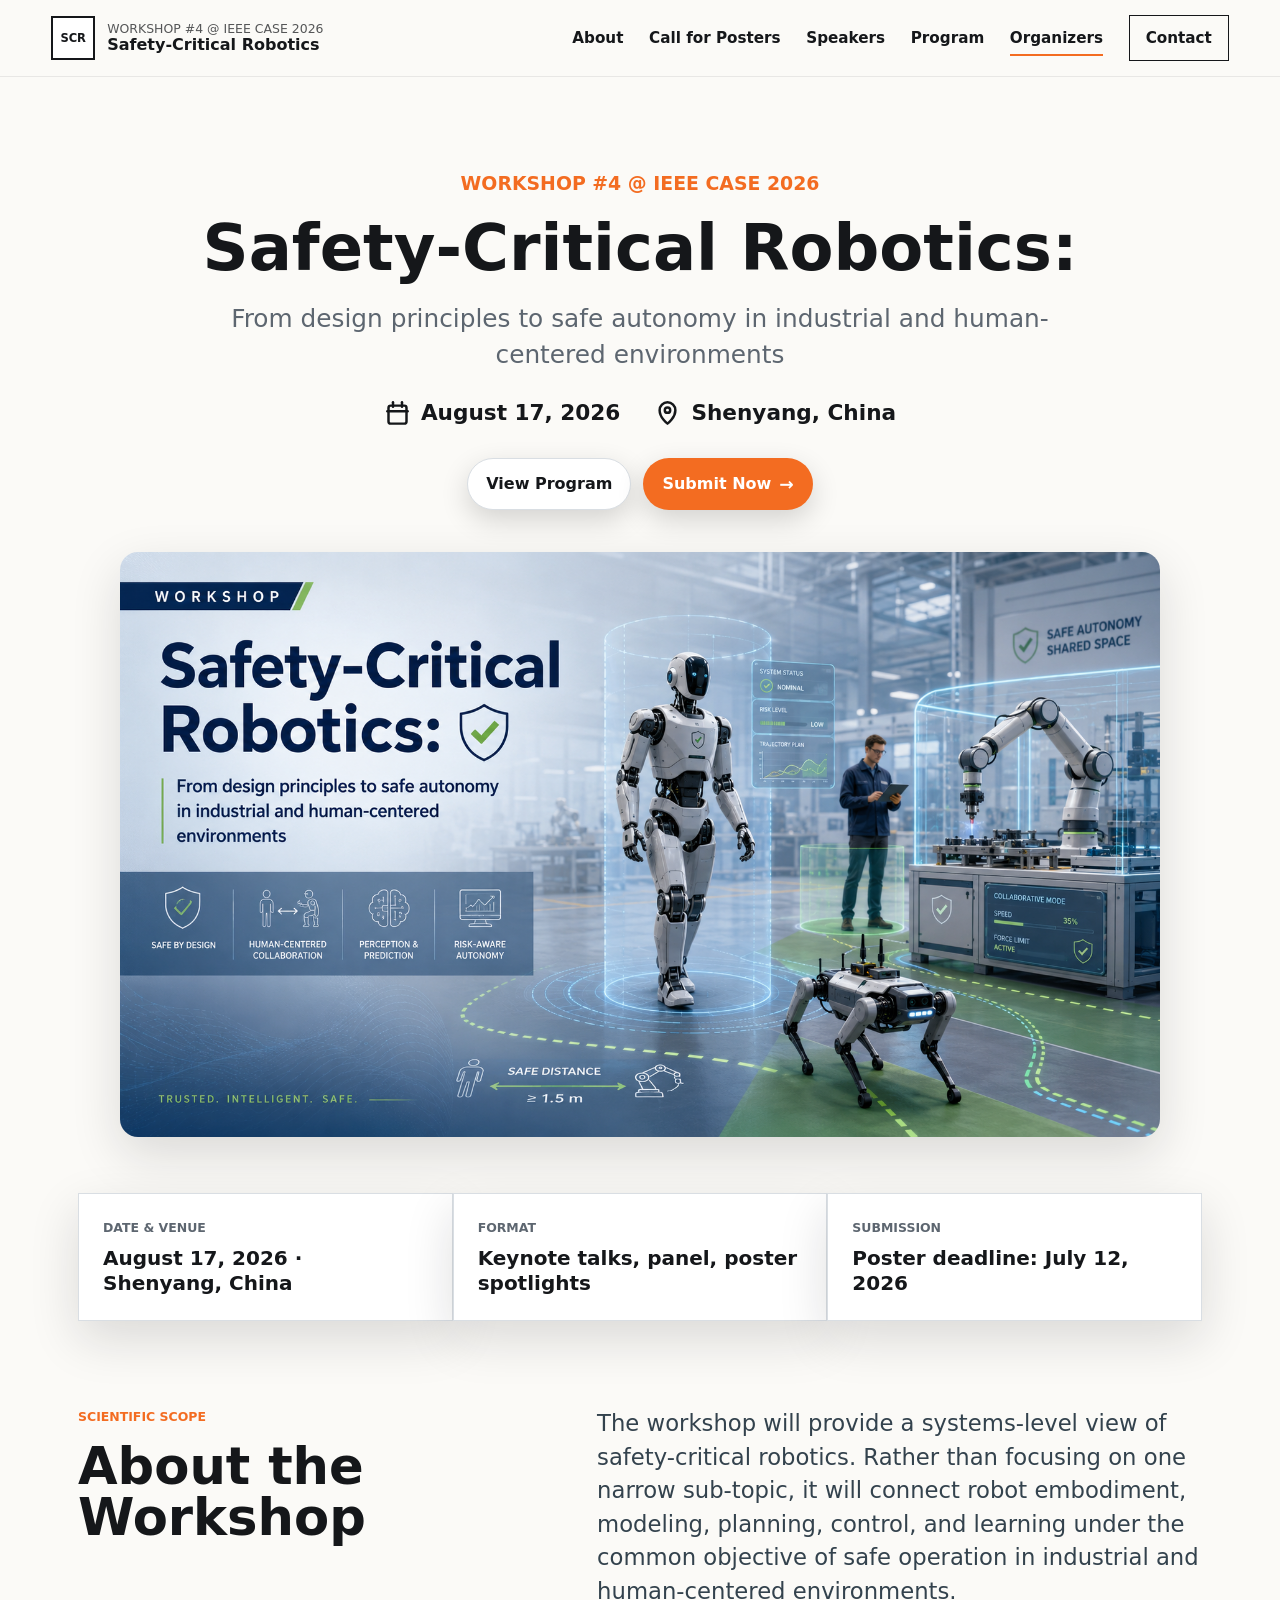
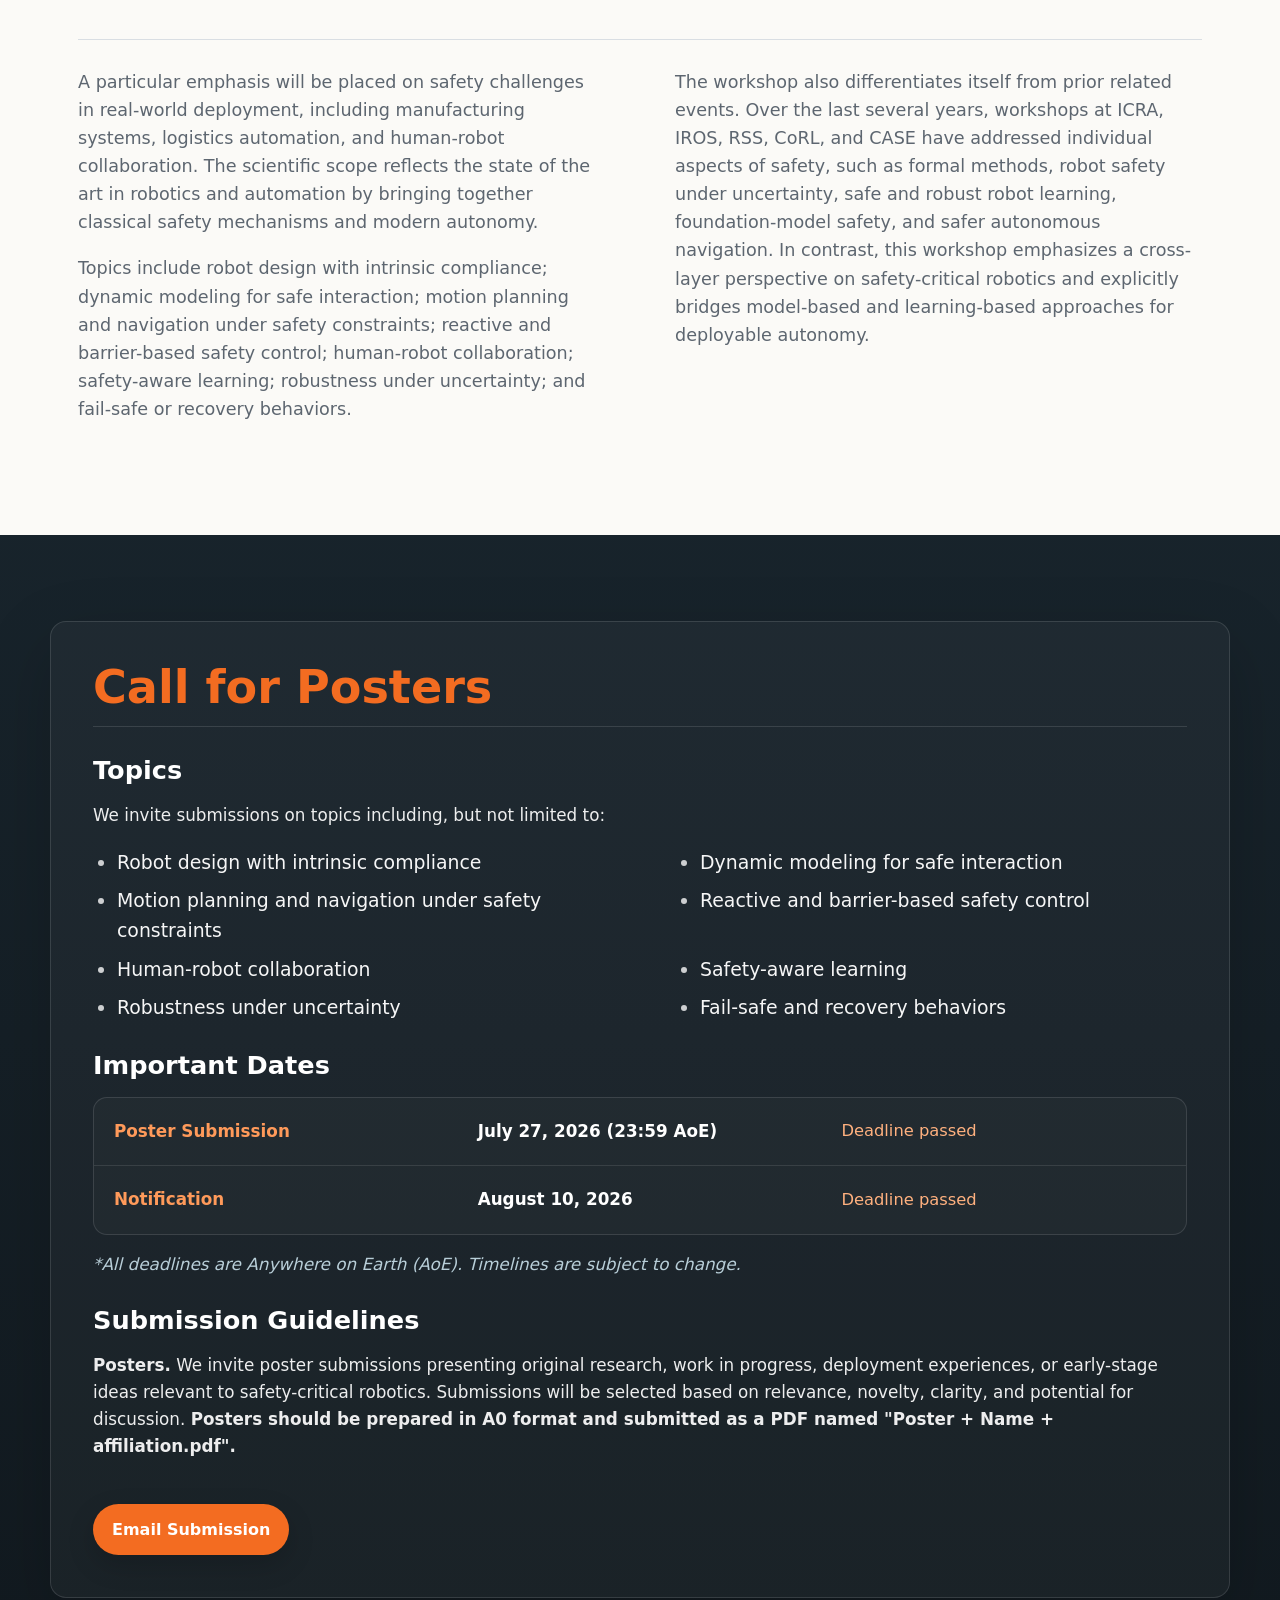
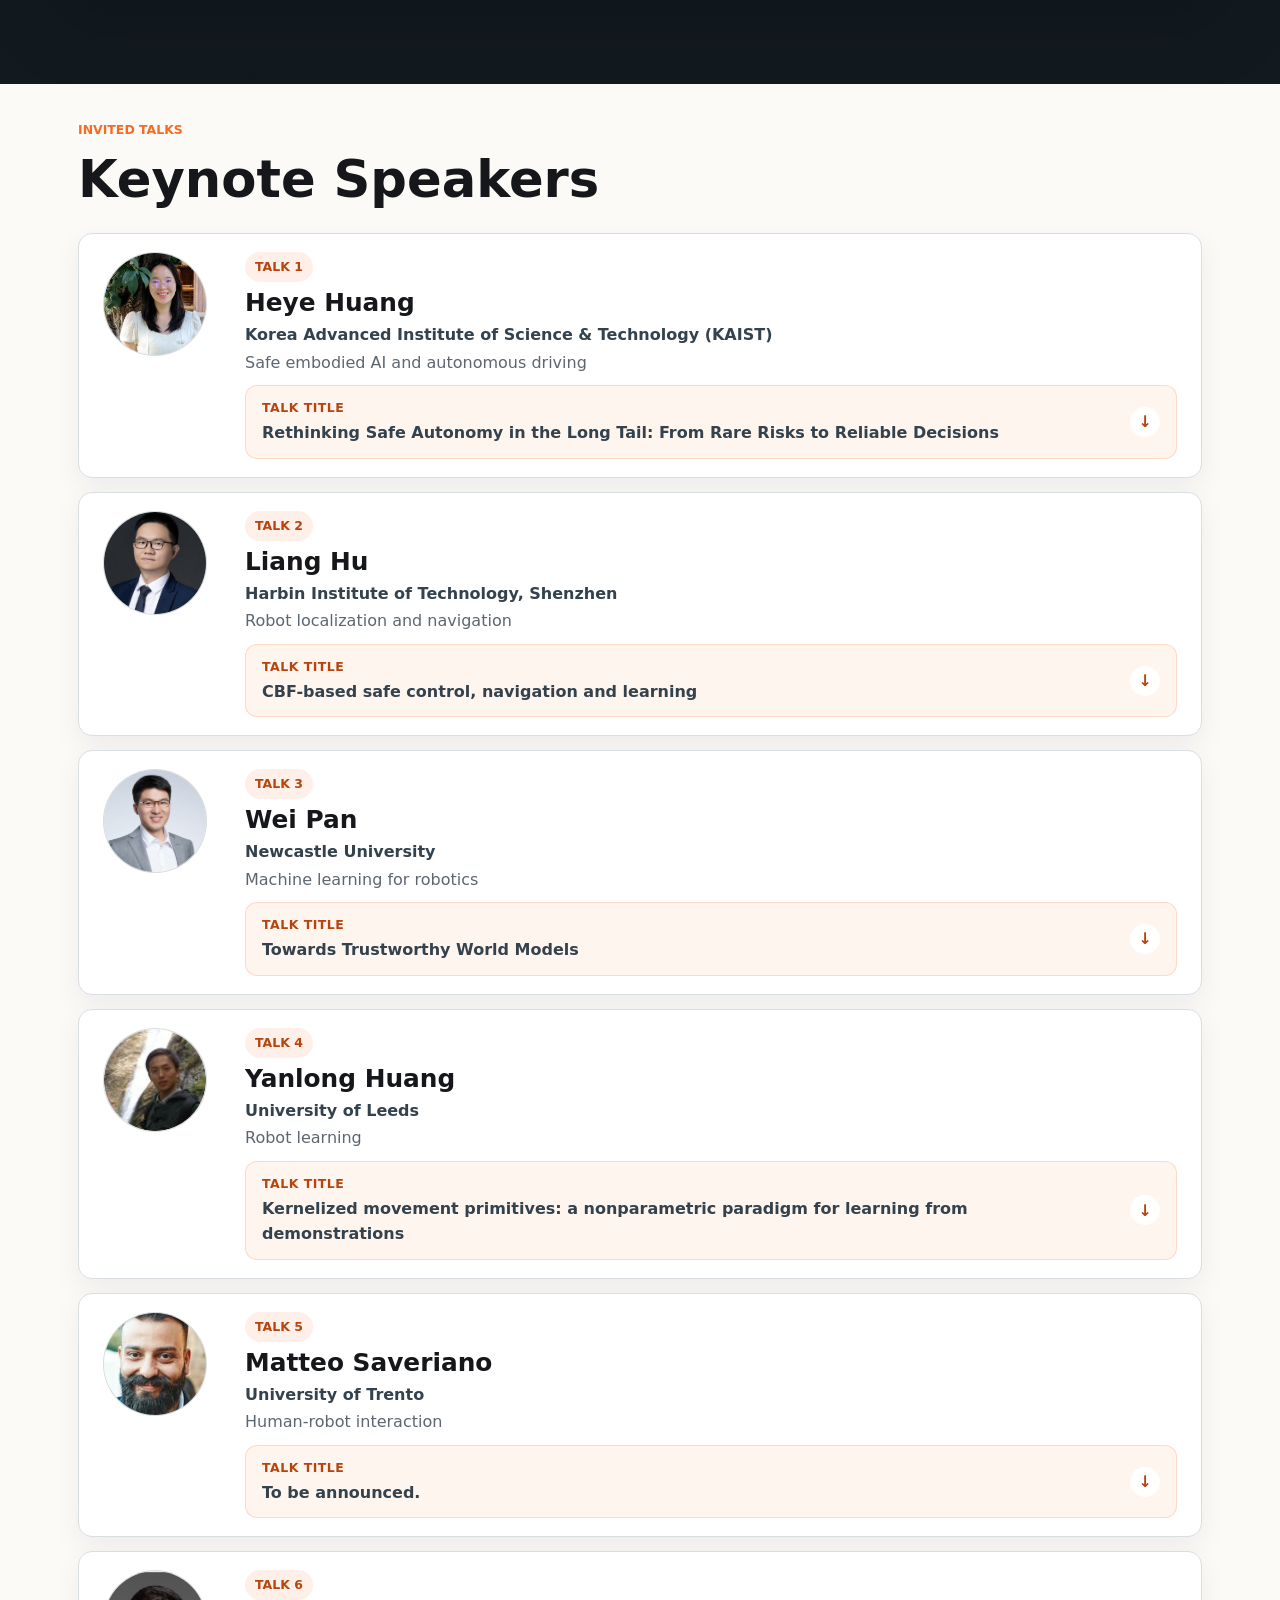
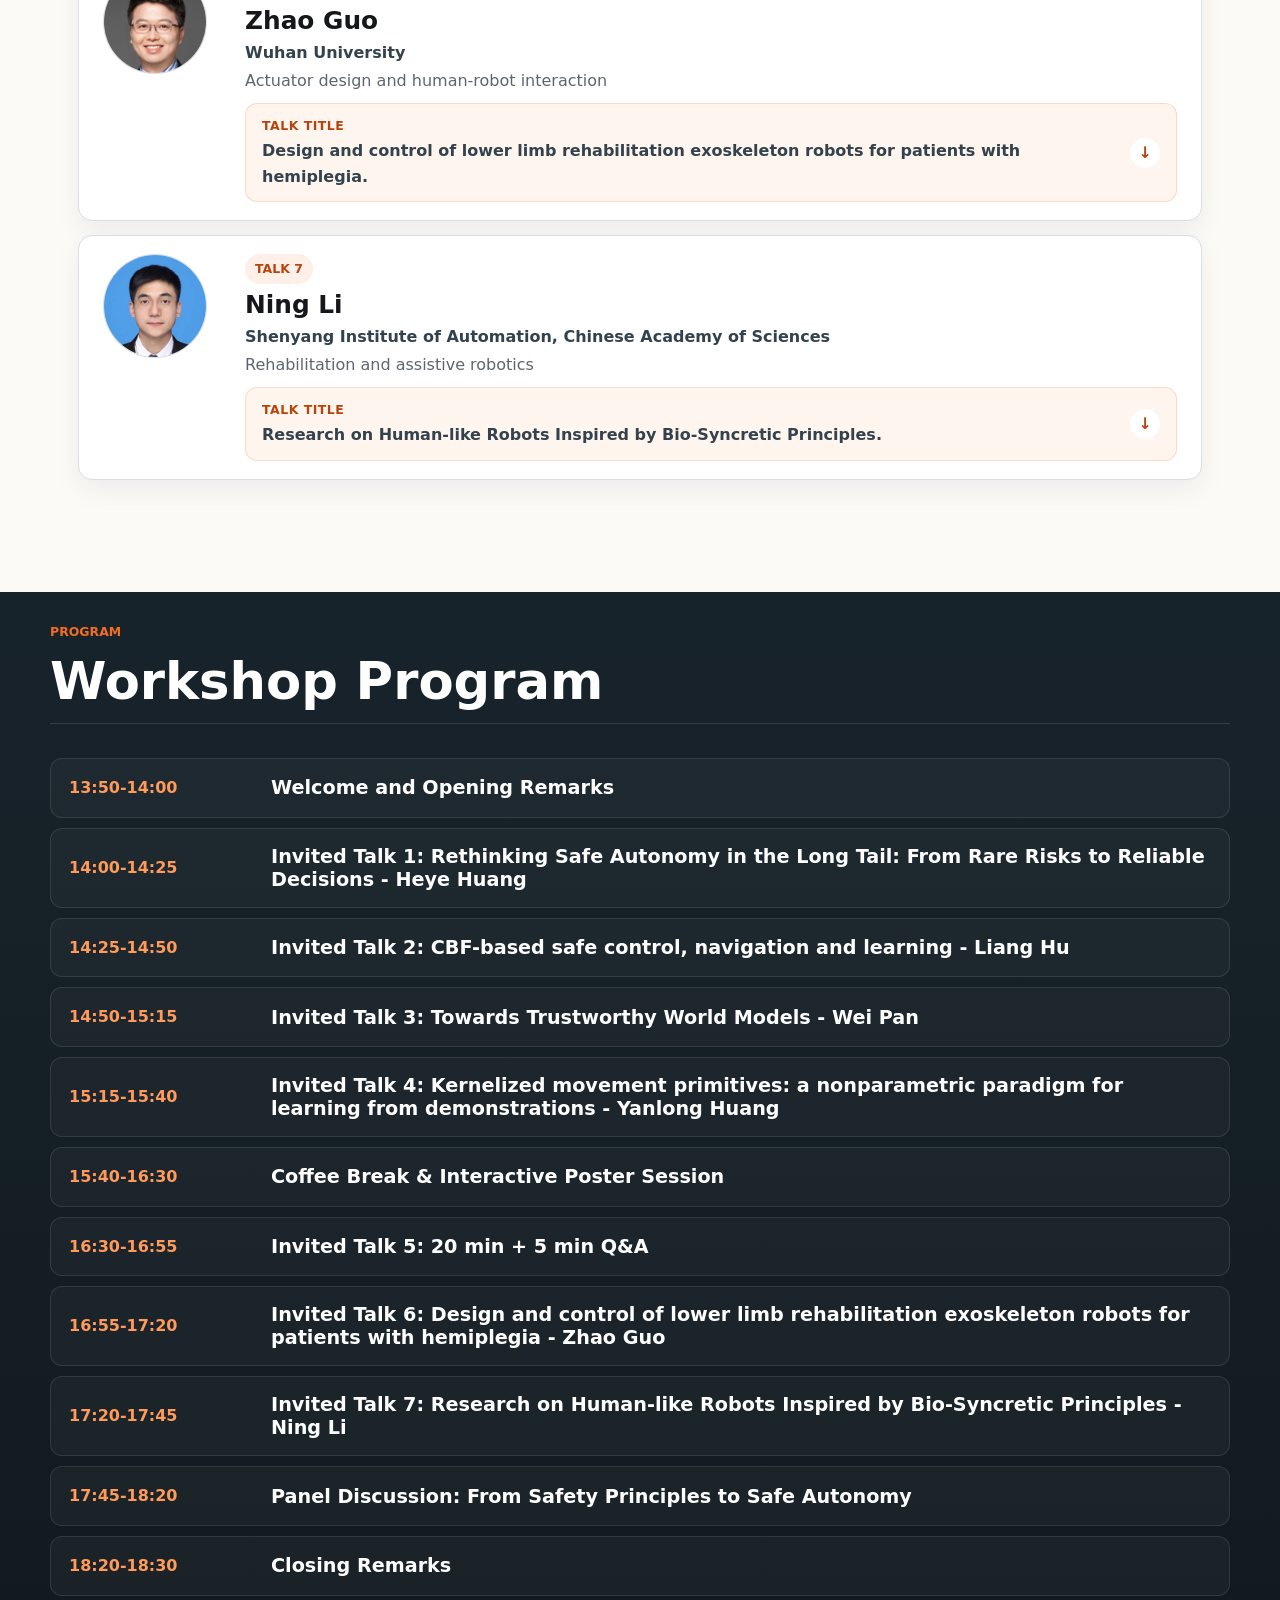
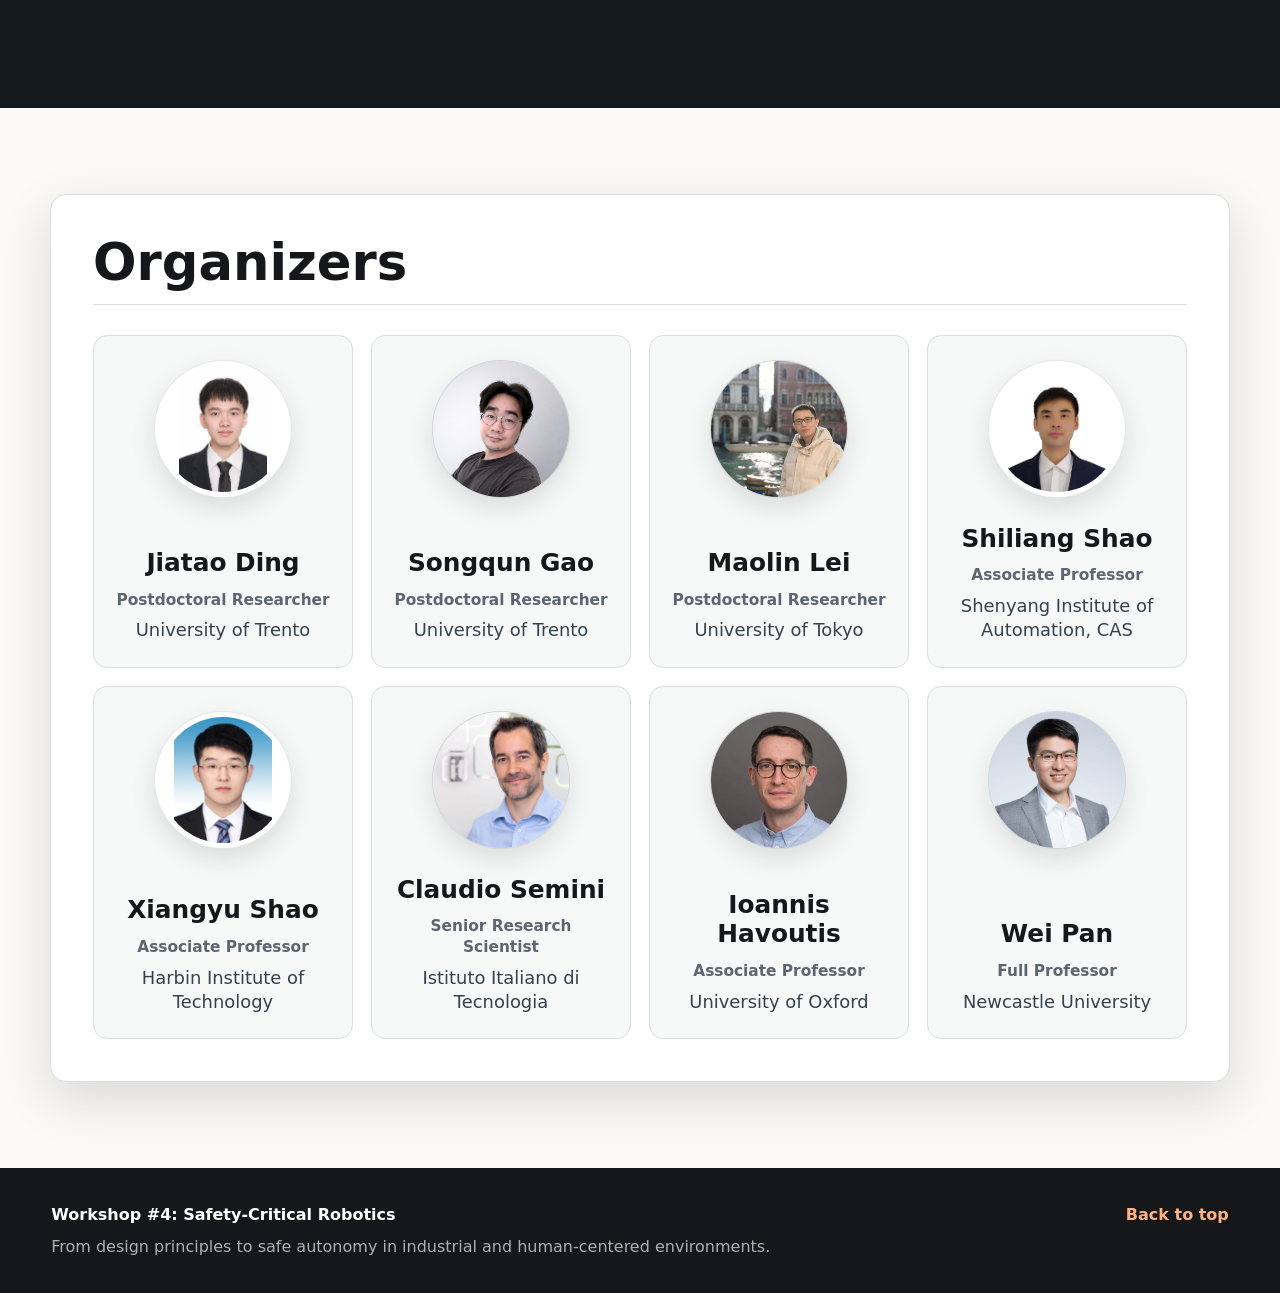
==== commit b5c0f824: "update guest 67" ====
--- a/index.html
+++ b/index.html
@@ -304,12 +304,12 @@
             <p class="speaker-affiliation">Wuhan University</p>
             <p>Actuator design and human-robot interaction</p>
             <button class="speaker-title-toggle" type="button" aria-expanded="false" aria-controls="talk-detail-6">
-              <span><strong>Talk Title</strong><em>To be announced.</em></span>
+              <span><strong>Talk Title</strong><em>Design and control of lower limb rehabilitation exoskeleton robots for patients with hemiplegia.</em></span>
               <span class="speaker-title-arrow" aria-hidden="true">↓</span>
             </button>
             <div class="speaker-detail" id="talk-detail-6" hidden>
               <h4>Talk details</h4>
-              <p>Detailed talk description will be announced soon.</p>
+              <p>The current rehabilitation robot still lacks accurate diagnosis and personalized rehabilitation strategies, resulting in poor rehabilitation training effects and difficulties in application. This report introduces the research and exploration of our team in rehabilitation exoskeleton robot, including the design of lower limb exoskeleton robots, multimodal perception and intelligent evaluation of human motion intention, and research on robot personalized rehabilitation and adaptive control technology to solve the key technical bottlenecks in the clinical application of lower limb rehabilitation robots.</p>
             </div>
           </article>
           <article class="speaker-card">
@@ -319,12 +319,12 @@
             <p class="speaker-affiliation">Shenyang Institute of Automation, Chinese Academy of Sciences</p>
             <p>Rehabilitation and assistive robotics</p>
             <button class="speaker-title-toggle" type="button" aria-expanded="false" aria-controls="talk-detail-7">
-              <span><strong>Talk Title</strong><em>To be announced.</em></span>
+              <span><strong>Talk Title</strong><em>Research on Human-like Robots Inspired by Bio-Syncretic Principles.</em></span>
               <span class="speaker-title-arrow" aria-hidden="true">↓</span>
             </button>
             <div class="speaker-detail" id="talk-detail-7" hidden>
               <h4>Talk details</h4>
-              <p>Detailed talk description will be announced soon.</p>
+              <p>Human-like robotic systems, such as humanoid robots and exoskeletons, represent an important form of extending and augmenting human motor capabilities. They are gradually moving beyond human–robot interaction and assistive applications toward broader scenarios in civil services, industrial operations, medical rehabilitation, and military applications, with the potential to become the “next organ” of the human body. However, although these systems are structurally and functionally related to the human body, most existing studies still follow conventional robotic design paradigms. They have not yet established actuation, perception, and control mechanisms that are deeply matched with the human neuromuscular system, making it difficult to achieve natural, efficient, and compliant human–robot coordination. This talk will focus on robotic systems based on life-like mechanisms, with an emphasis on recent progress in human-like robotic systems inspired by population-distributed neuromuscular motor mechanisms. From a cross-scale perspective spanning both macro- and micro-level motion principles, the talk will introduce the modeling of muscle-fiber-like actuation, the design of human-compatible artificial muscle actuation units and their clustered architectures, and human–robot collaborative control methods based on population recruitment effects. These studies preliminarily reveal the intrinsic mechanism by which the human motor system achieves demand-driven activation and precise regulation, while also exploring a technical pathway for human-like robotic systems to evolve from “mechanical assistive devices” toward “bio-integrated systems.” This research represents an interdisciplinary effort at the intersection of human biomechanics, neuromuscular control, and robotics. It is expected to provide theoretical support and key technical foundations for the future transition of human-like robotic systems from external mechanical assistance to embodied integration with the human body.</p>
             </div>
           </article>
         </div>
@@ -381,13 +381,13 @@
           <article>
             <time>16:55-17:20</time>
             <div>
-              <h3>Invited Talk 6: 20 min + 5 min Q&amp;A</h3>
+              <h3>Invited Talk 6: Design and control of lower limb rehabilitation exoskeleton robots for patients with hemiplegia - Zhao Guo</h3>
             </div>
           </article>
           <article>
             <time>17:20-17:45</time>
             <div>
-              <h3>Invited Talk 7: 20 min + 5 min Q&amp;A</h3>
+              <h3>Invited Talk 7: Research on Human-like Robots Inspired by Bio-Syncretic Principles - Ning Li</h3>
             </div>
           </article>
           <article>
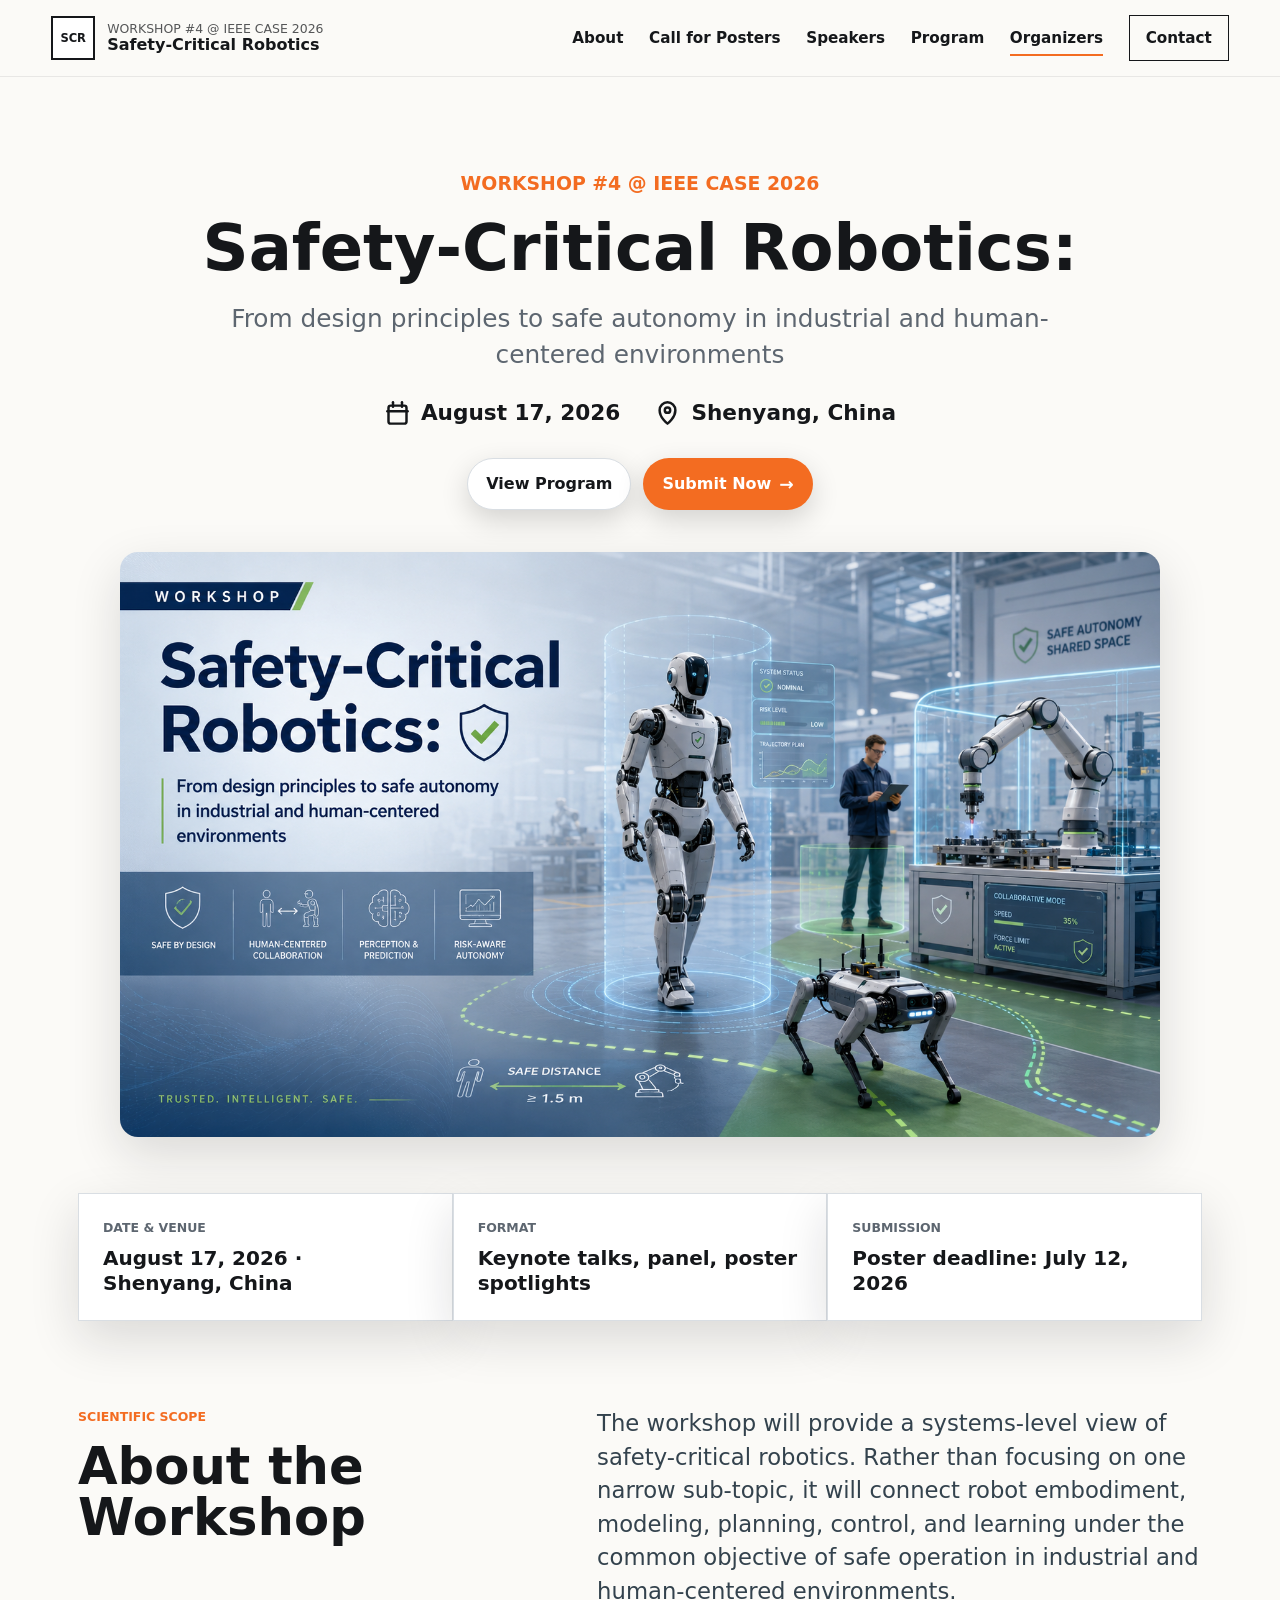
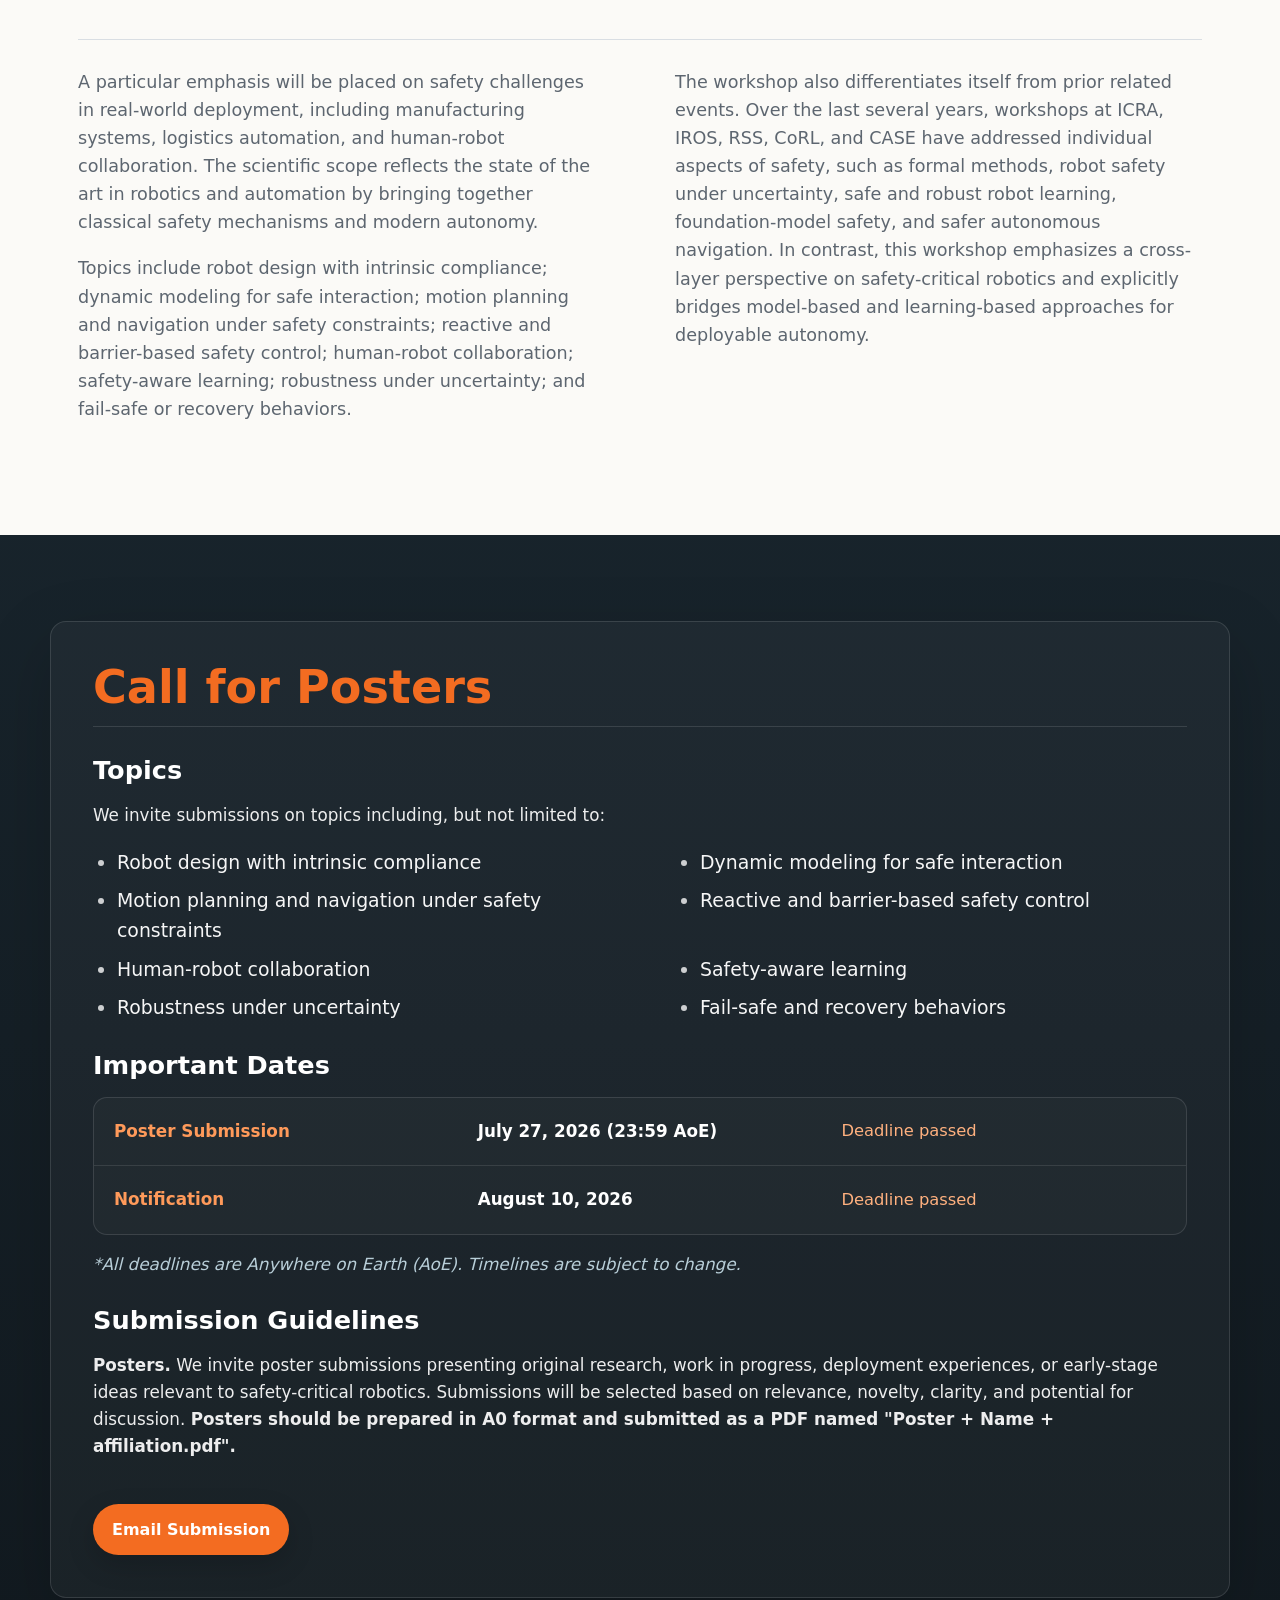
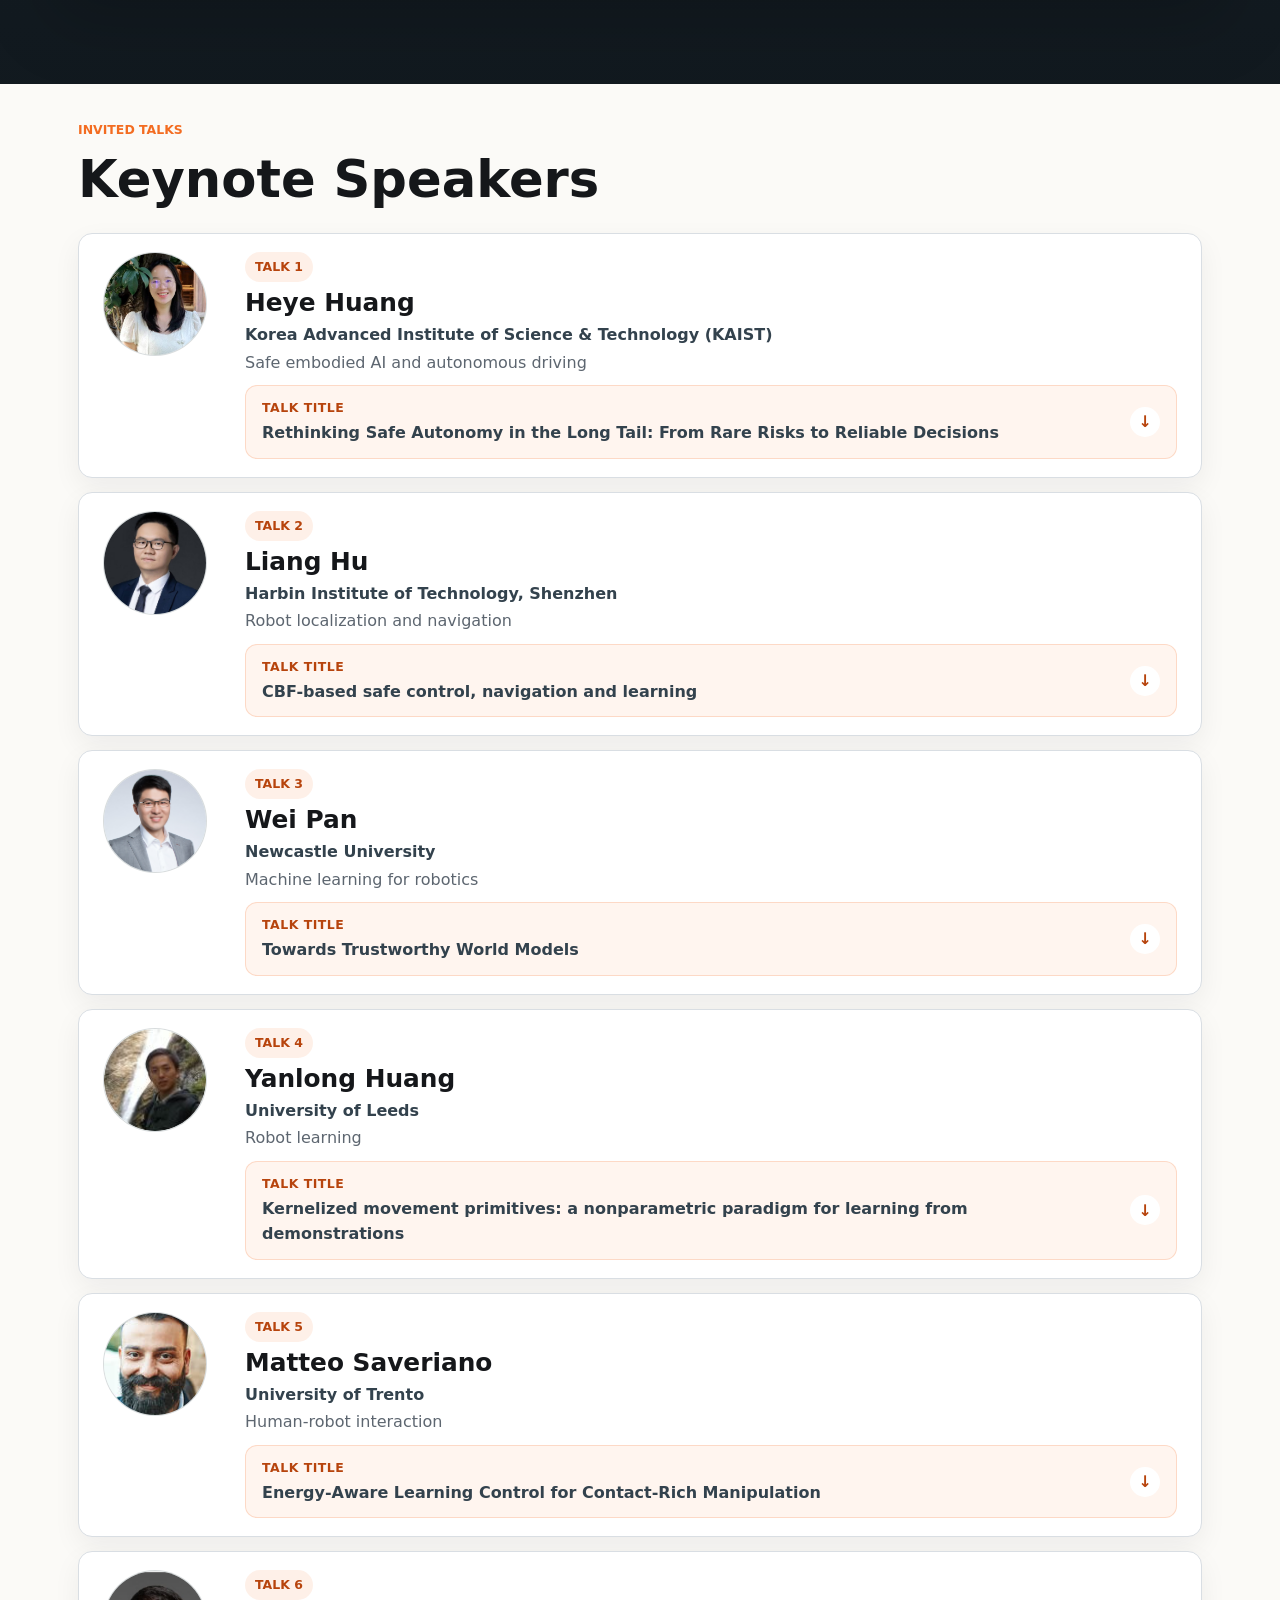
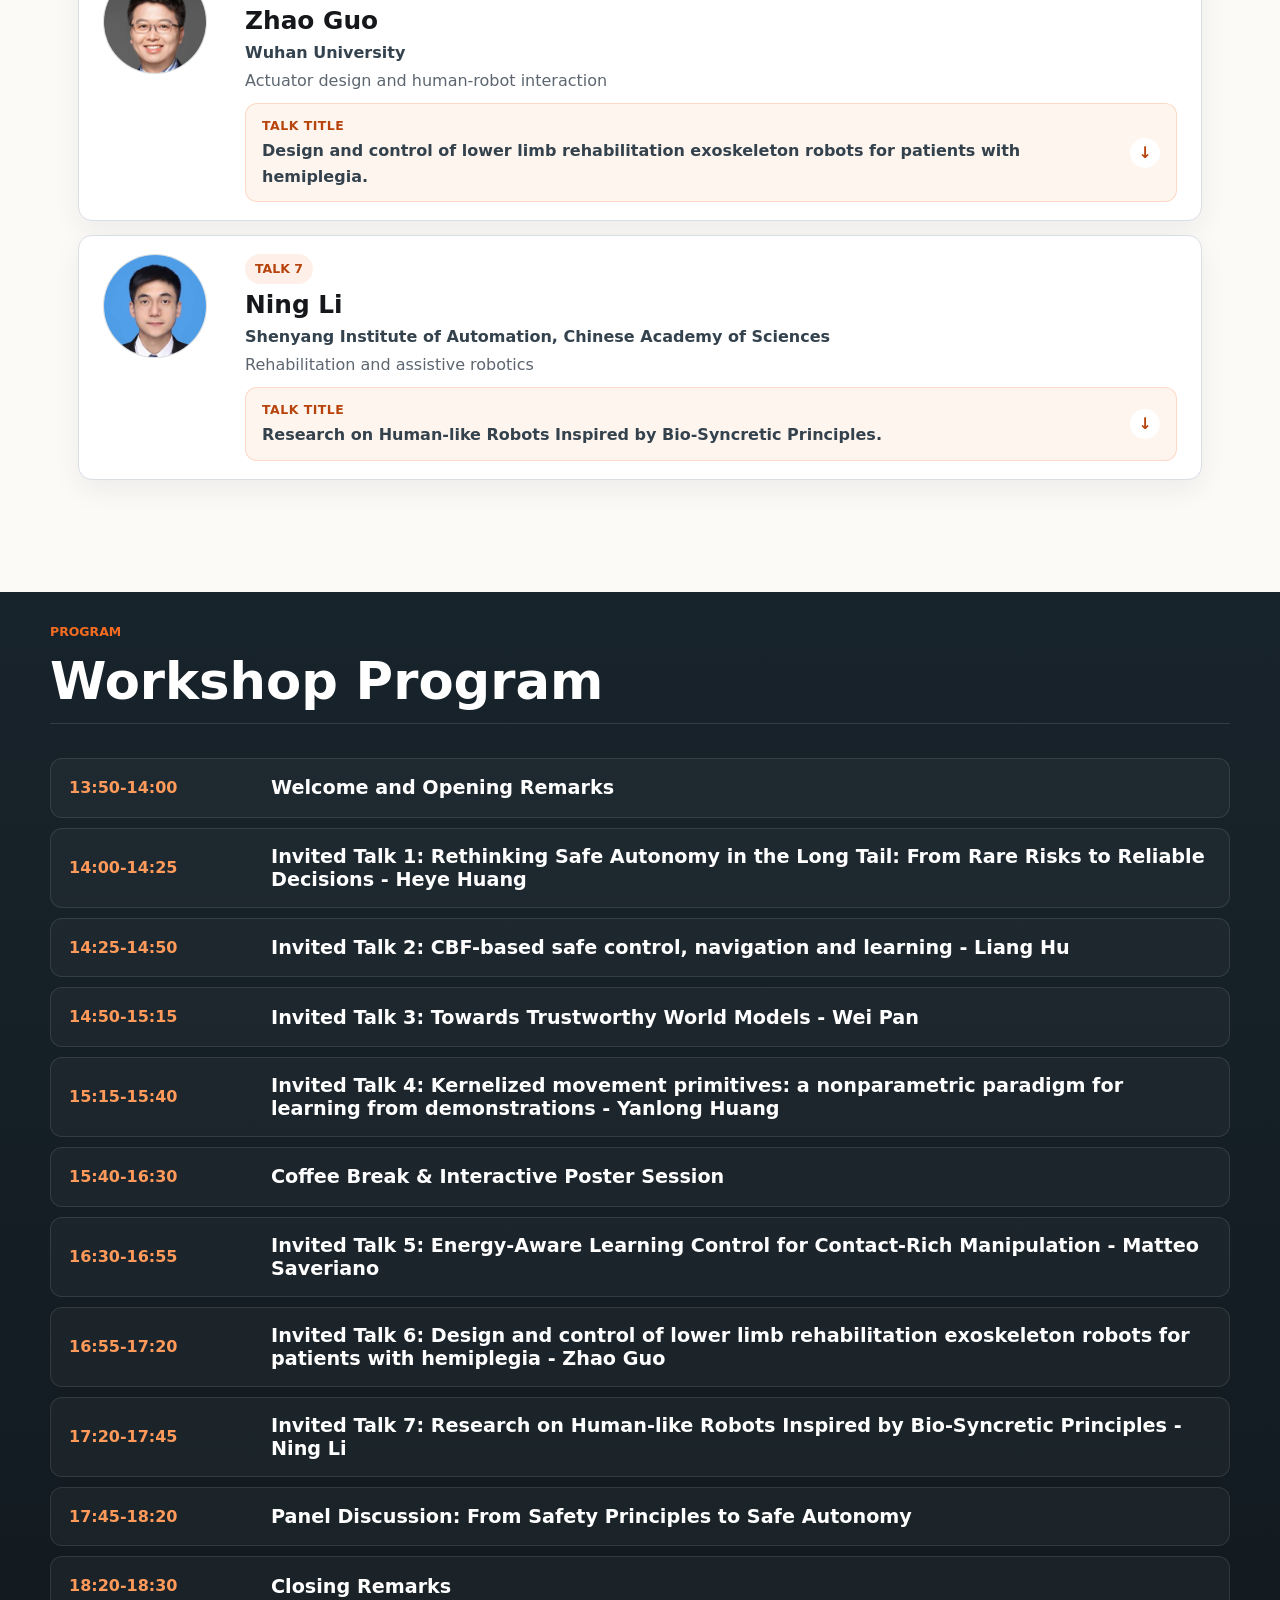
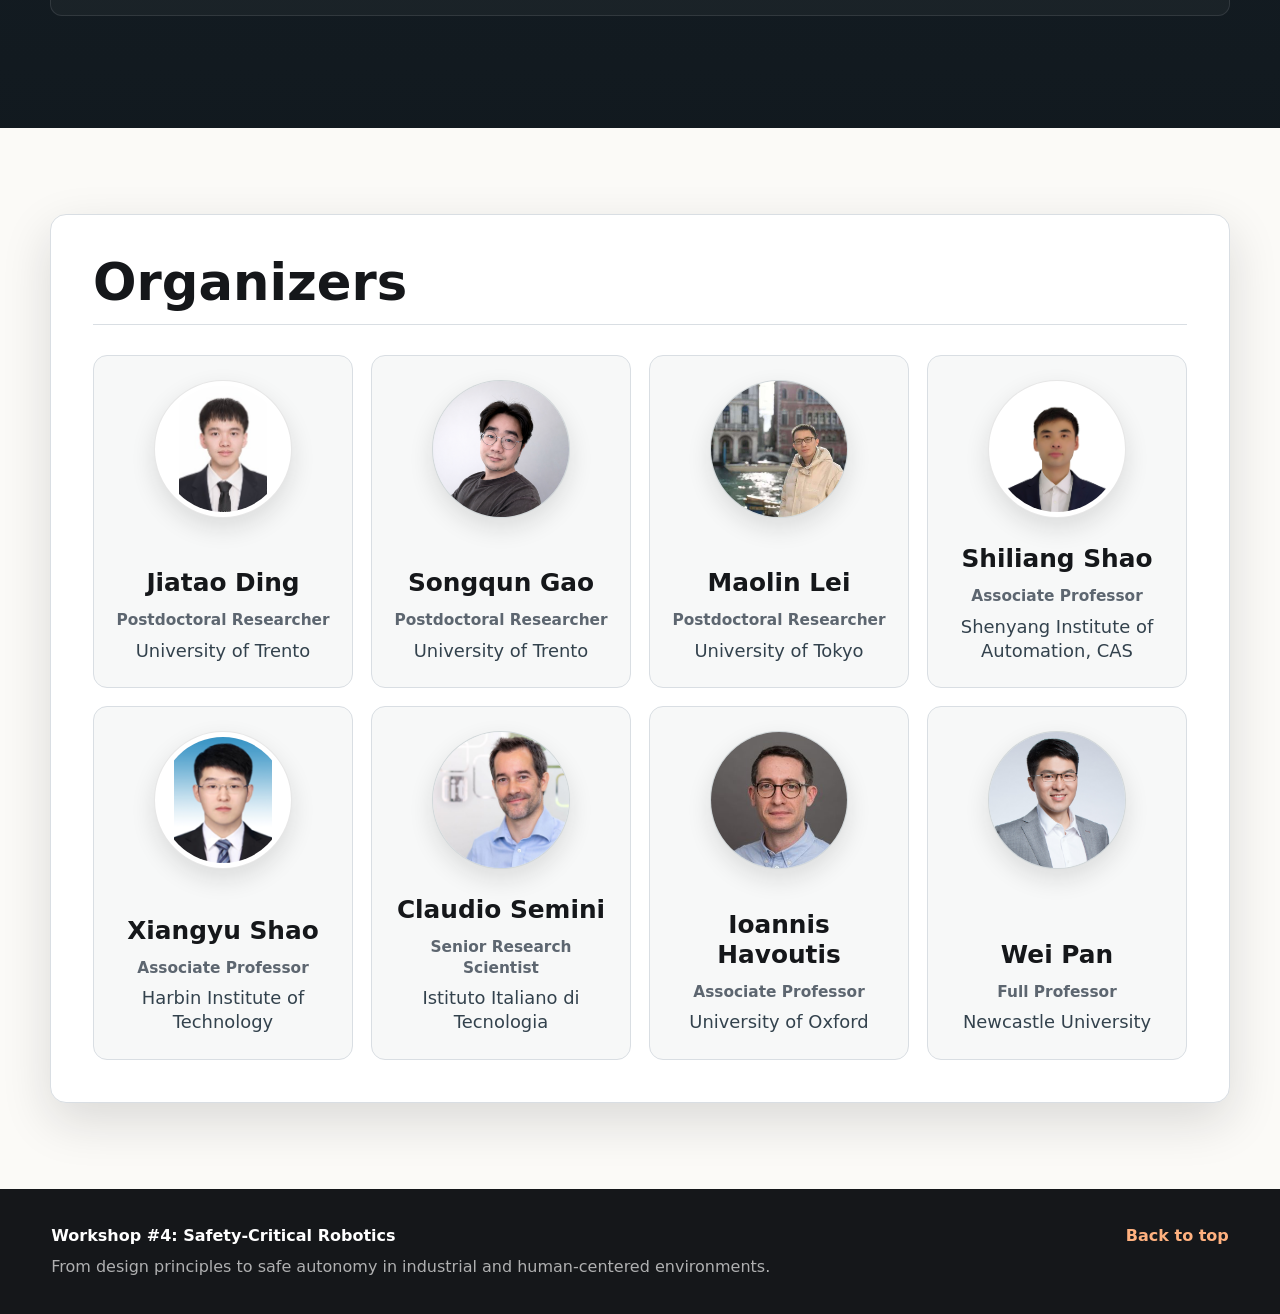
==== commit a1e2d0be: "update" ====
--- a/index.html
+++ b/index.html
@@ -289,12 +289,12 @@
             <p class="speaker-affiliation">University of Trento</p>
             <p>Human-robot interaction</p>
             <button class="speaker-title-toggle" type="button" aria-expanded="false" aria-controls="talk-detail-5">
-              <span><strong>Talk Title</strong><em>To be announced.</em></span>
+              <span><strong>Talk Title</strong><em>Energy-Aware Learning Control for Contact-Rich Manipulation</em></span>
               <span class="speaker-title-arrow" aria-hidden="true">↓</span>
             </button>
             <div class="speaker-detail" id="talk-detail-5" hidden>
               <h4>Talk details</h4>
-              <p>Detailed talk description will be announced soon.</p>
+              <p>Robotic manipulation requires sophisticated control policies and precise regulation of the forces exchanged with the environment. While learning-based methods have demonstrated remarkable capabilities in acquiring complex manipulation skills, they still lack formal guarantees of safety and stability during both learning and execution. In this talk, I will present recent advances in stability- and passivity-based learning and control, and illustrate their application to contact-rich robotic manipulation and learning on manifold-valued data.</p>
             </div>
           </article>
           <article class="speaker-card">
@@ -375,7 +375,7 @@
           <article>
             <time>16:30-16:55</time>
             <div>
-              <h3>Invited Talk 5: 20 min + 5 min Q&amp;A</h3>
+              <h3>Invited Talk 5: Energy-Aware Learning Control for Contact-Rich Manipulation - Matteo Saveriano</h3>
             </div>
           </article>
           <article>
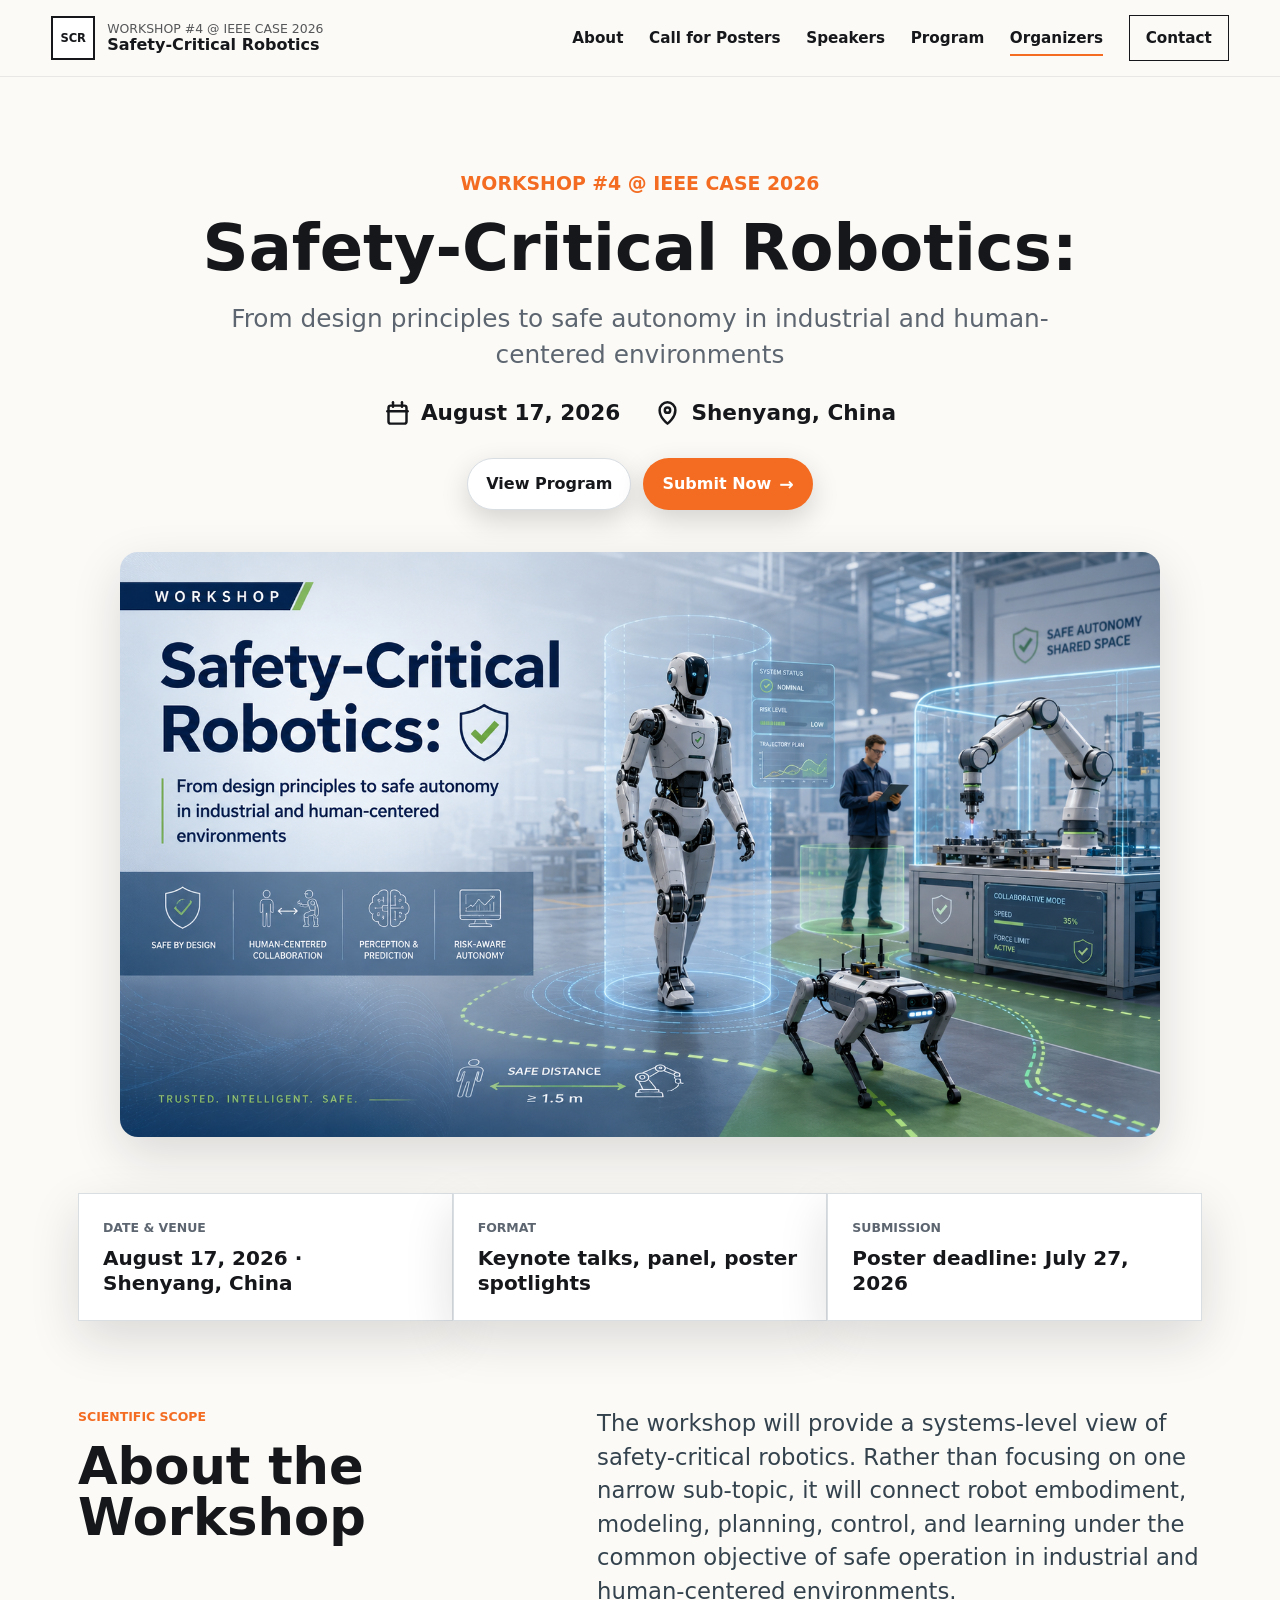
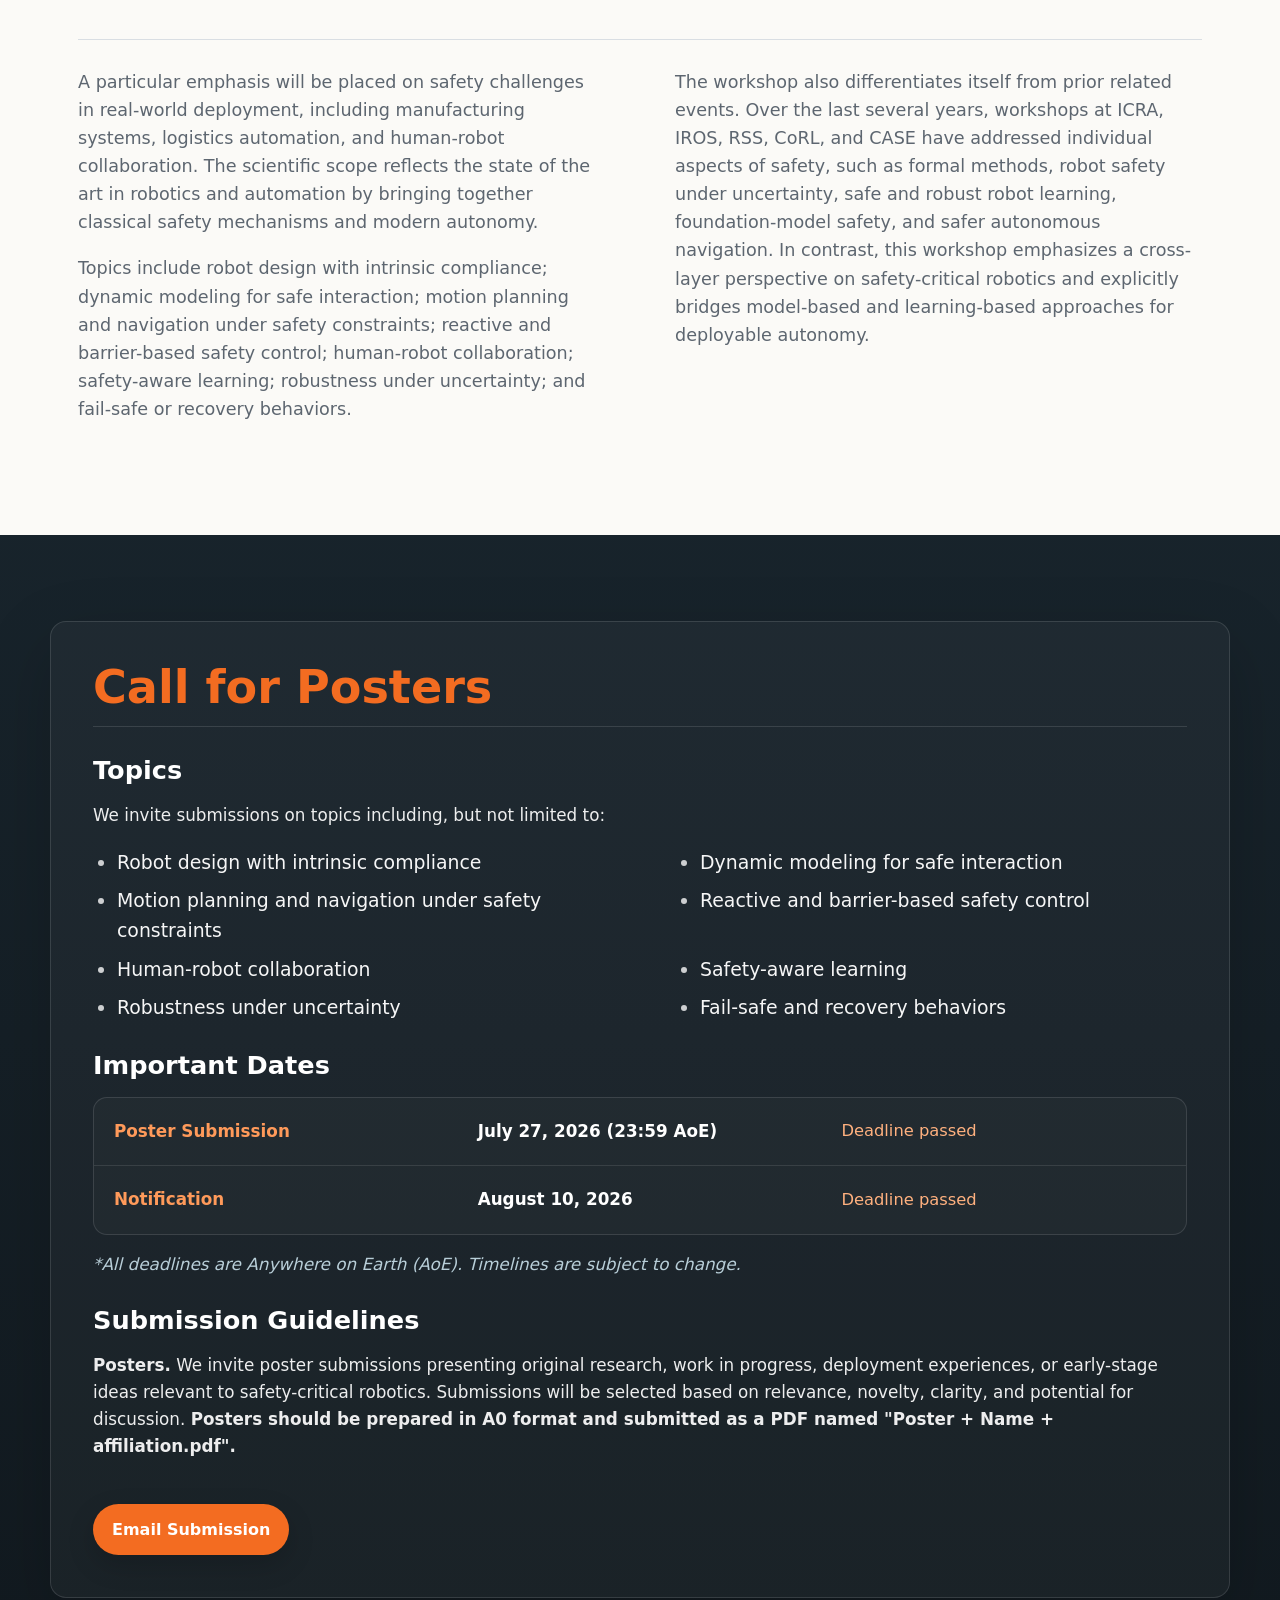
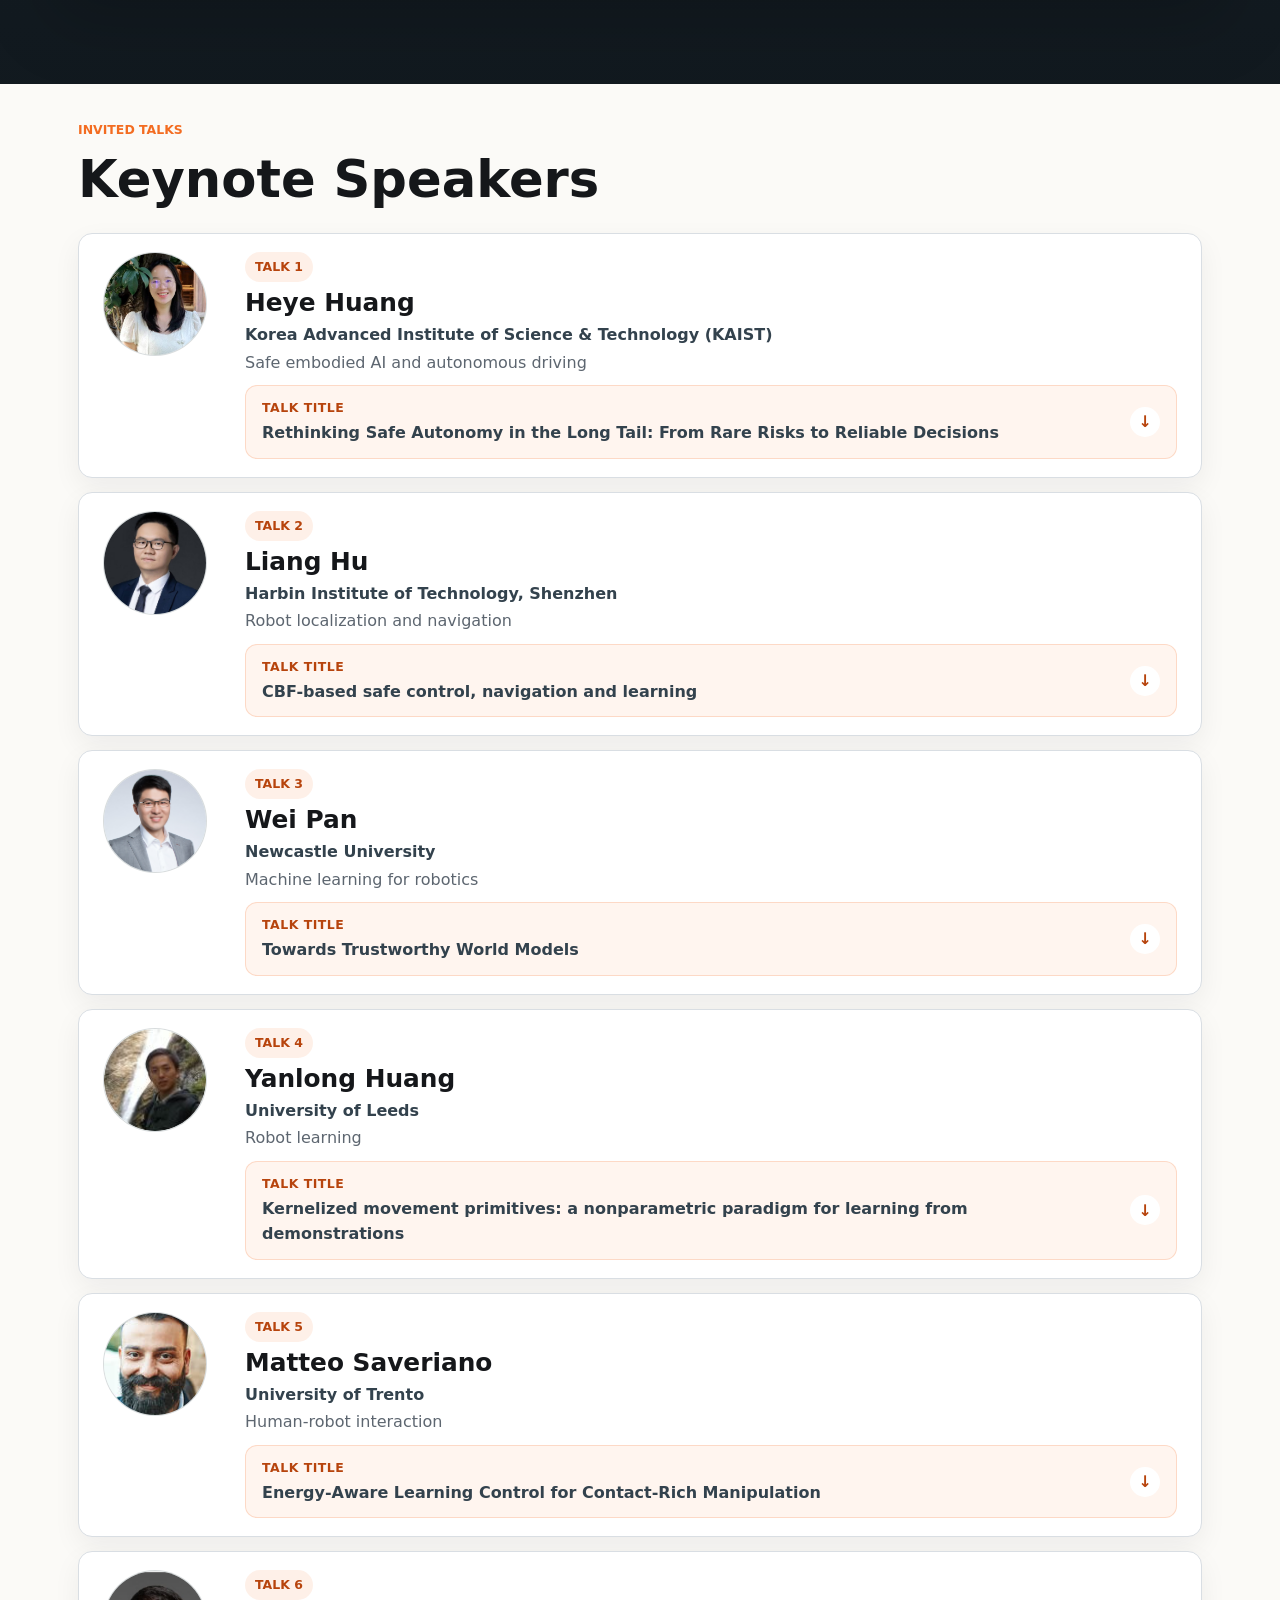
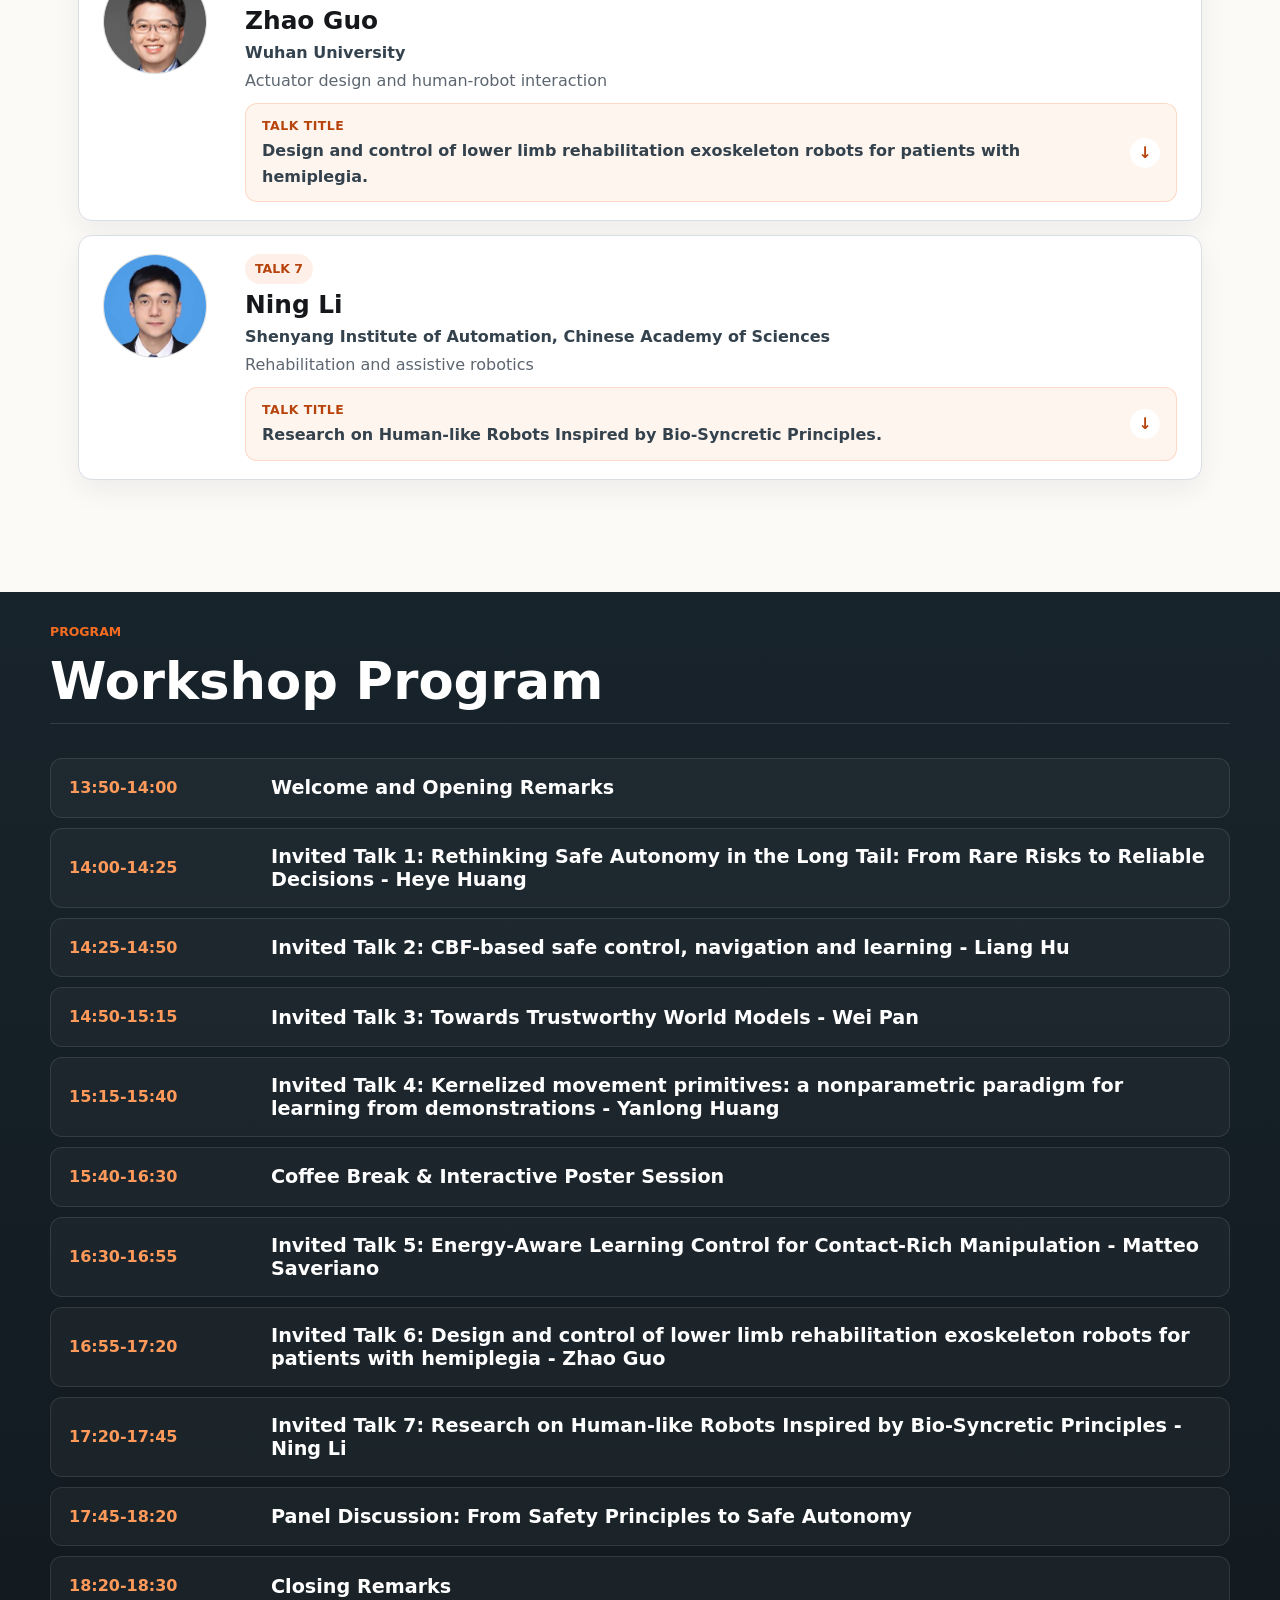
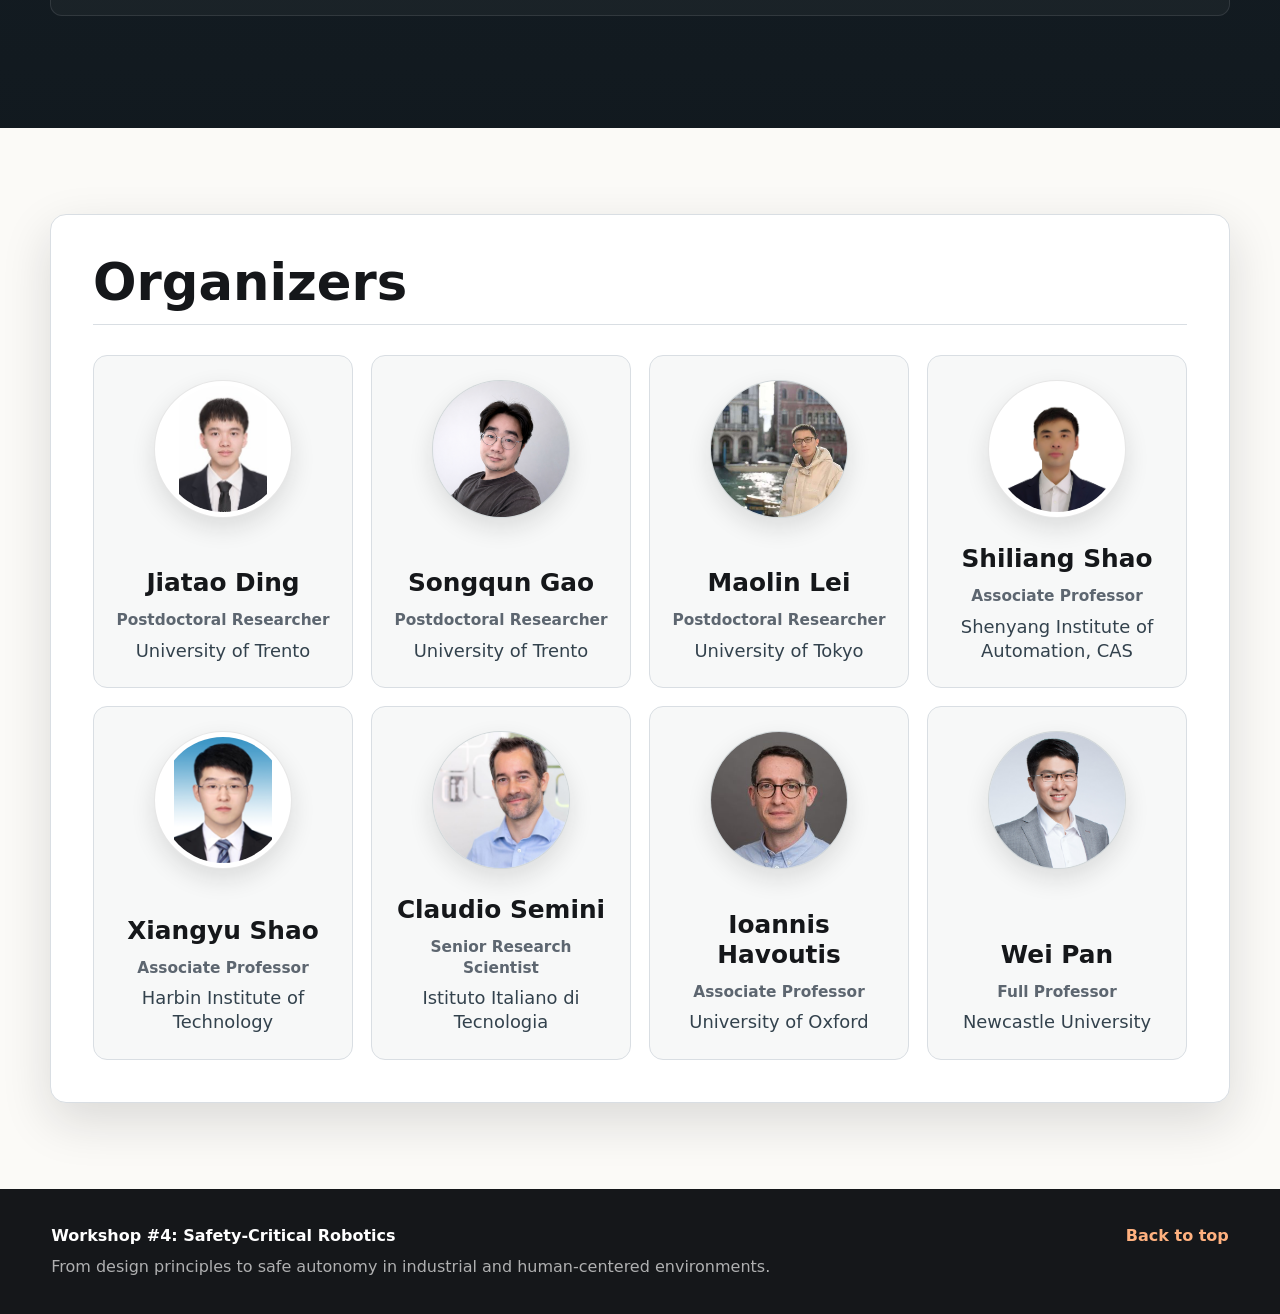
==== commit 2c6c614c: "update" ====
--- a/index.html
+++ b/index.html
@@ -87,7 +87,7 @@
         </div>
         <div>
           <span>Submission</span>
-          <strong>Poster deadline: July 12, 2026</strong>
+          <strong>Poster deadline: July 27, 2026</strong>
         </div>
       </section>
 
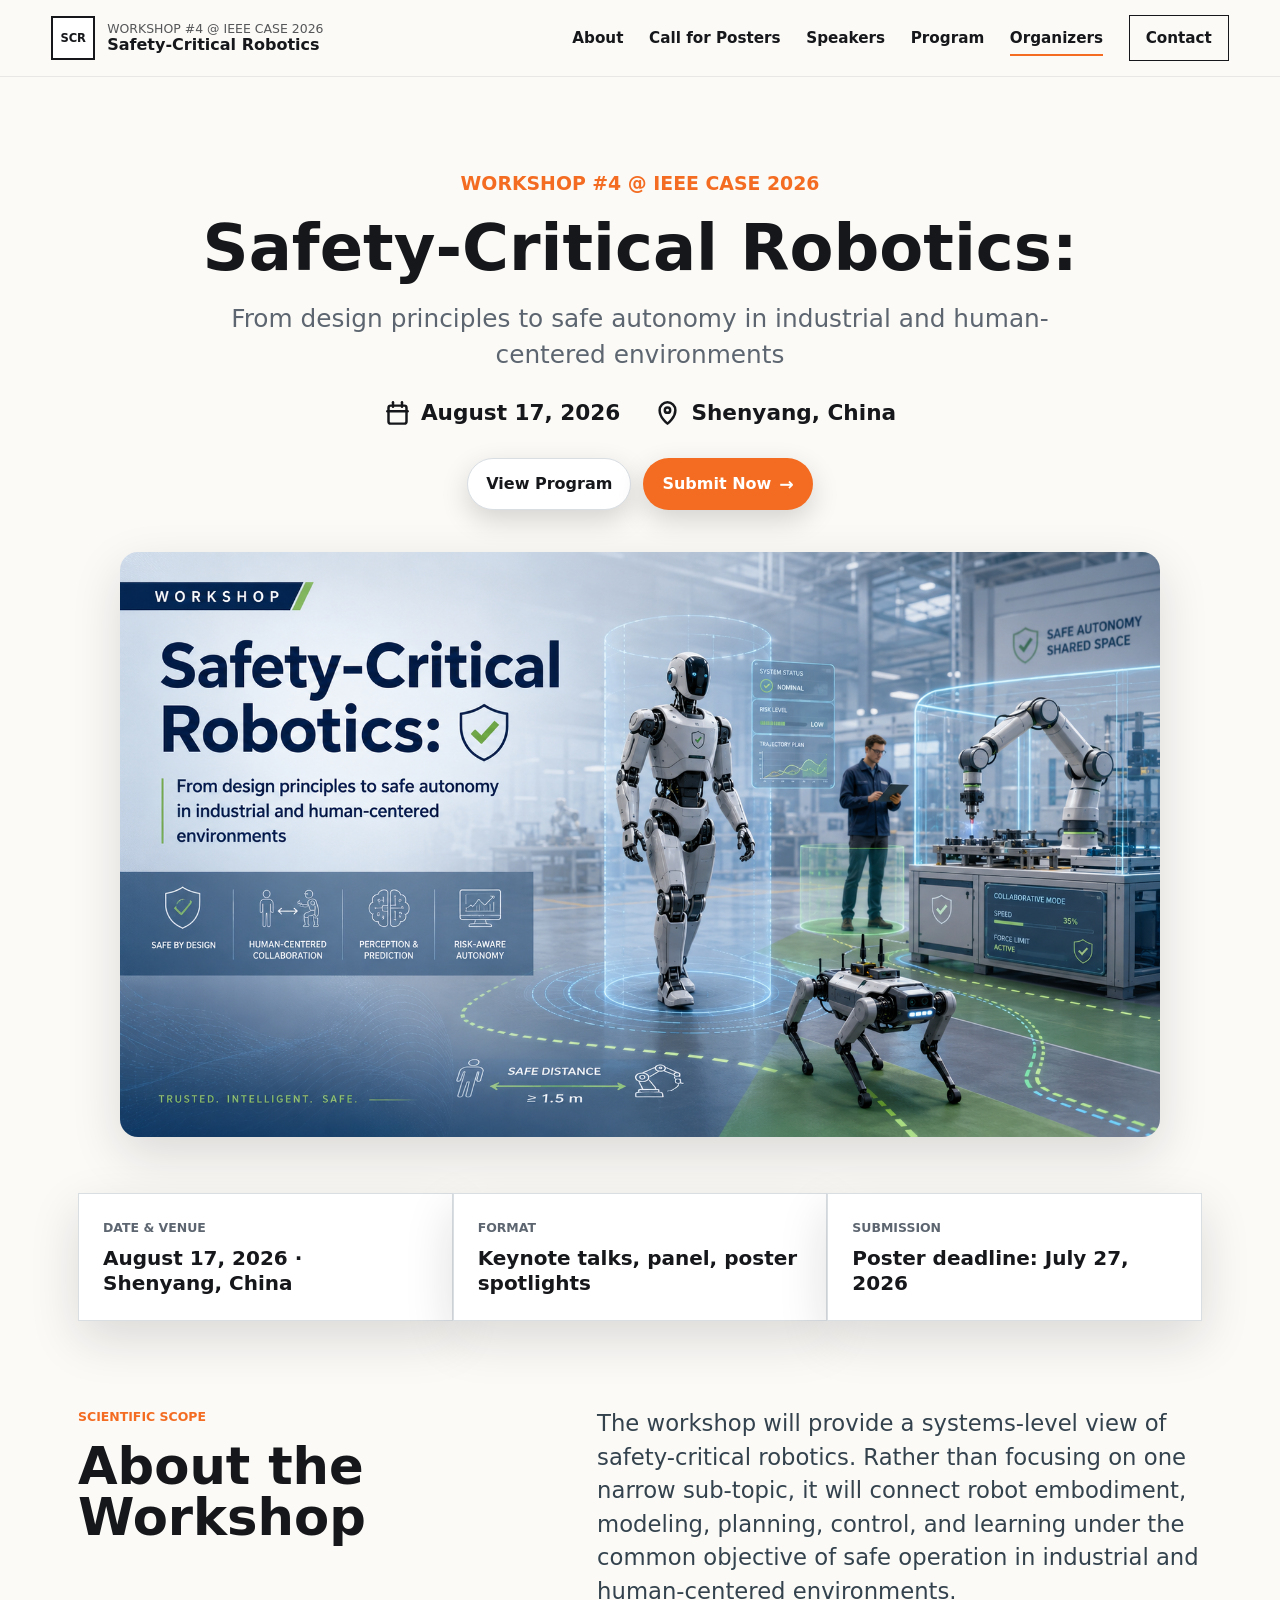
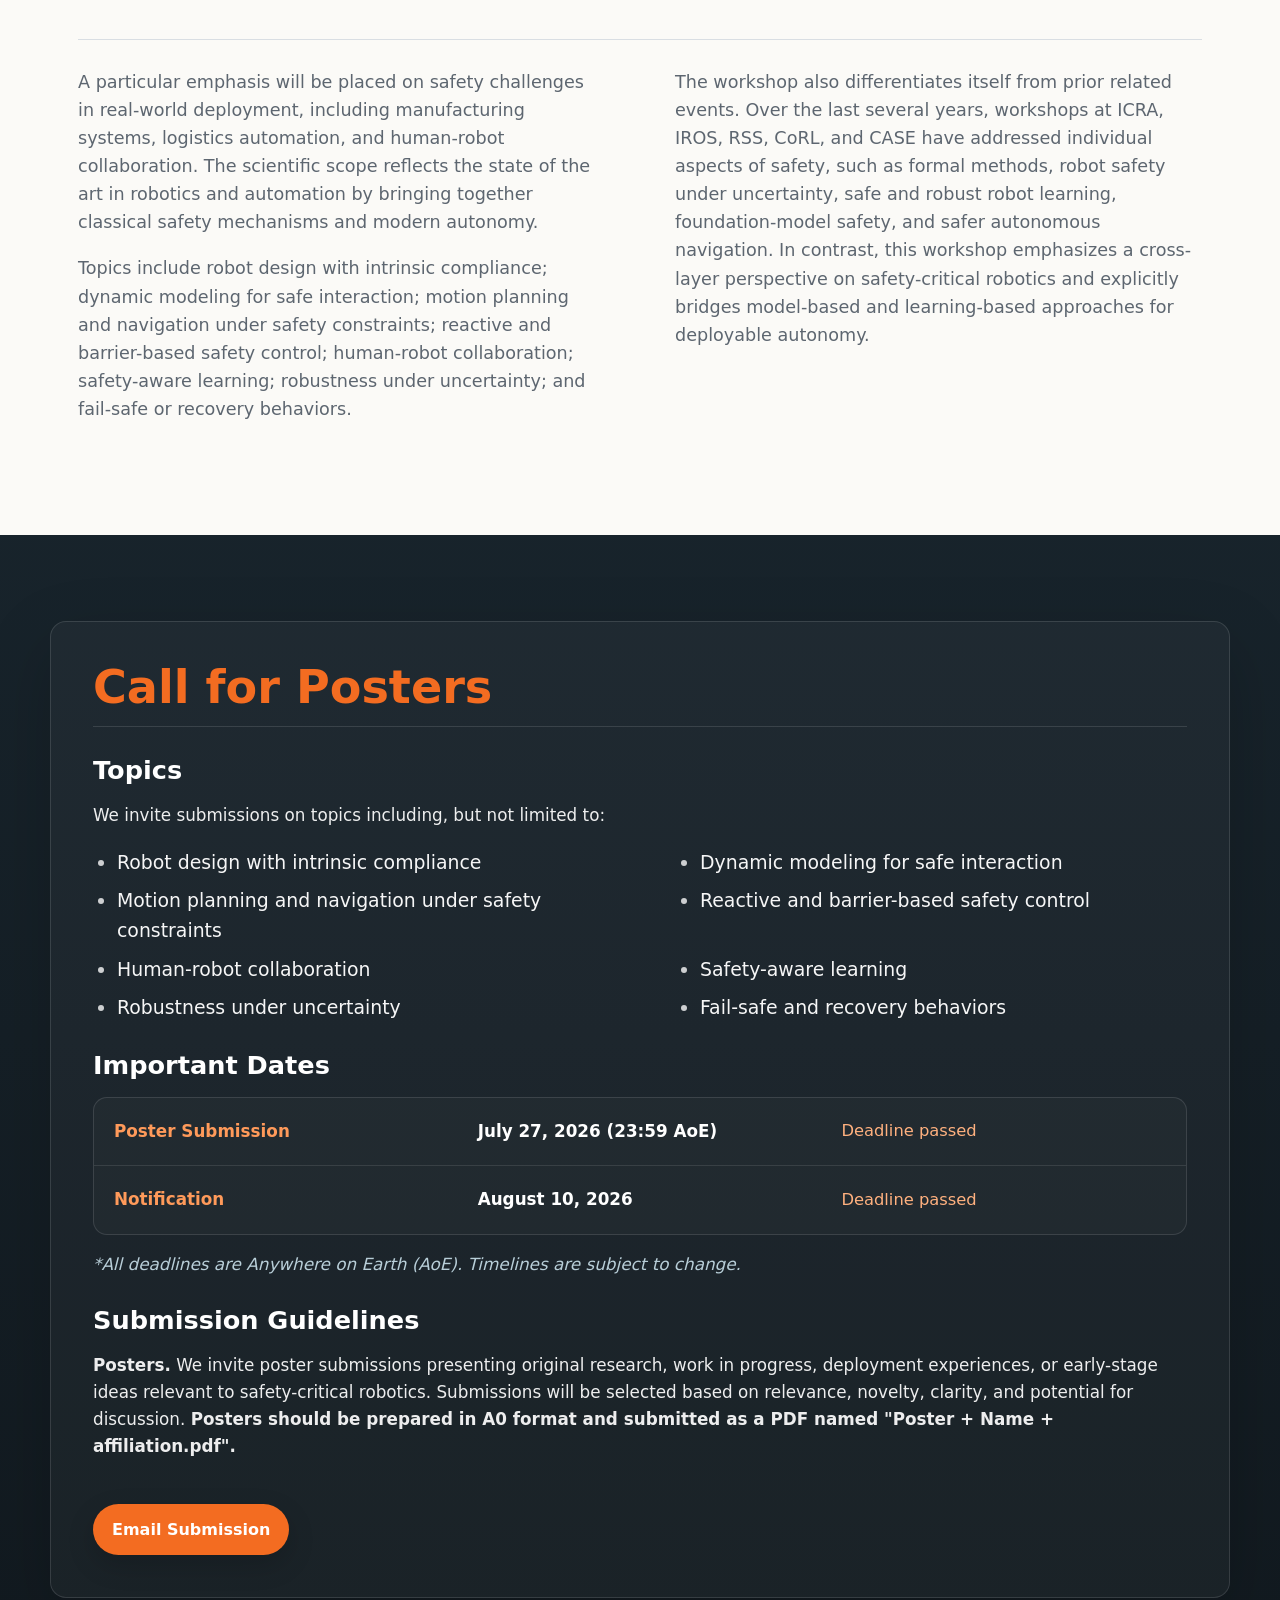
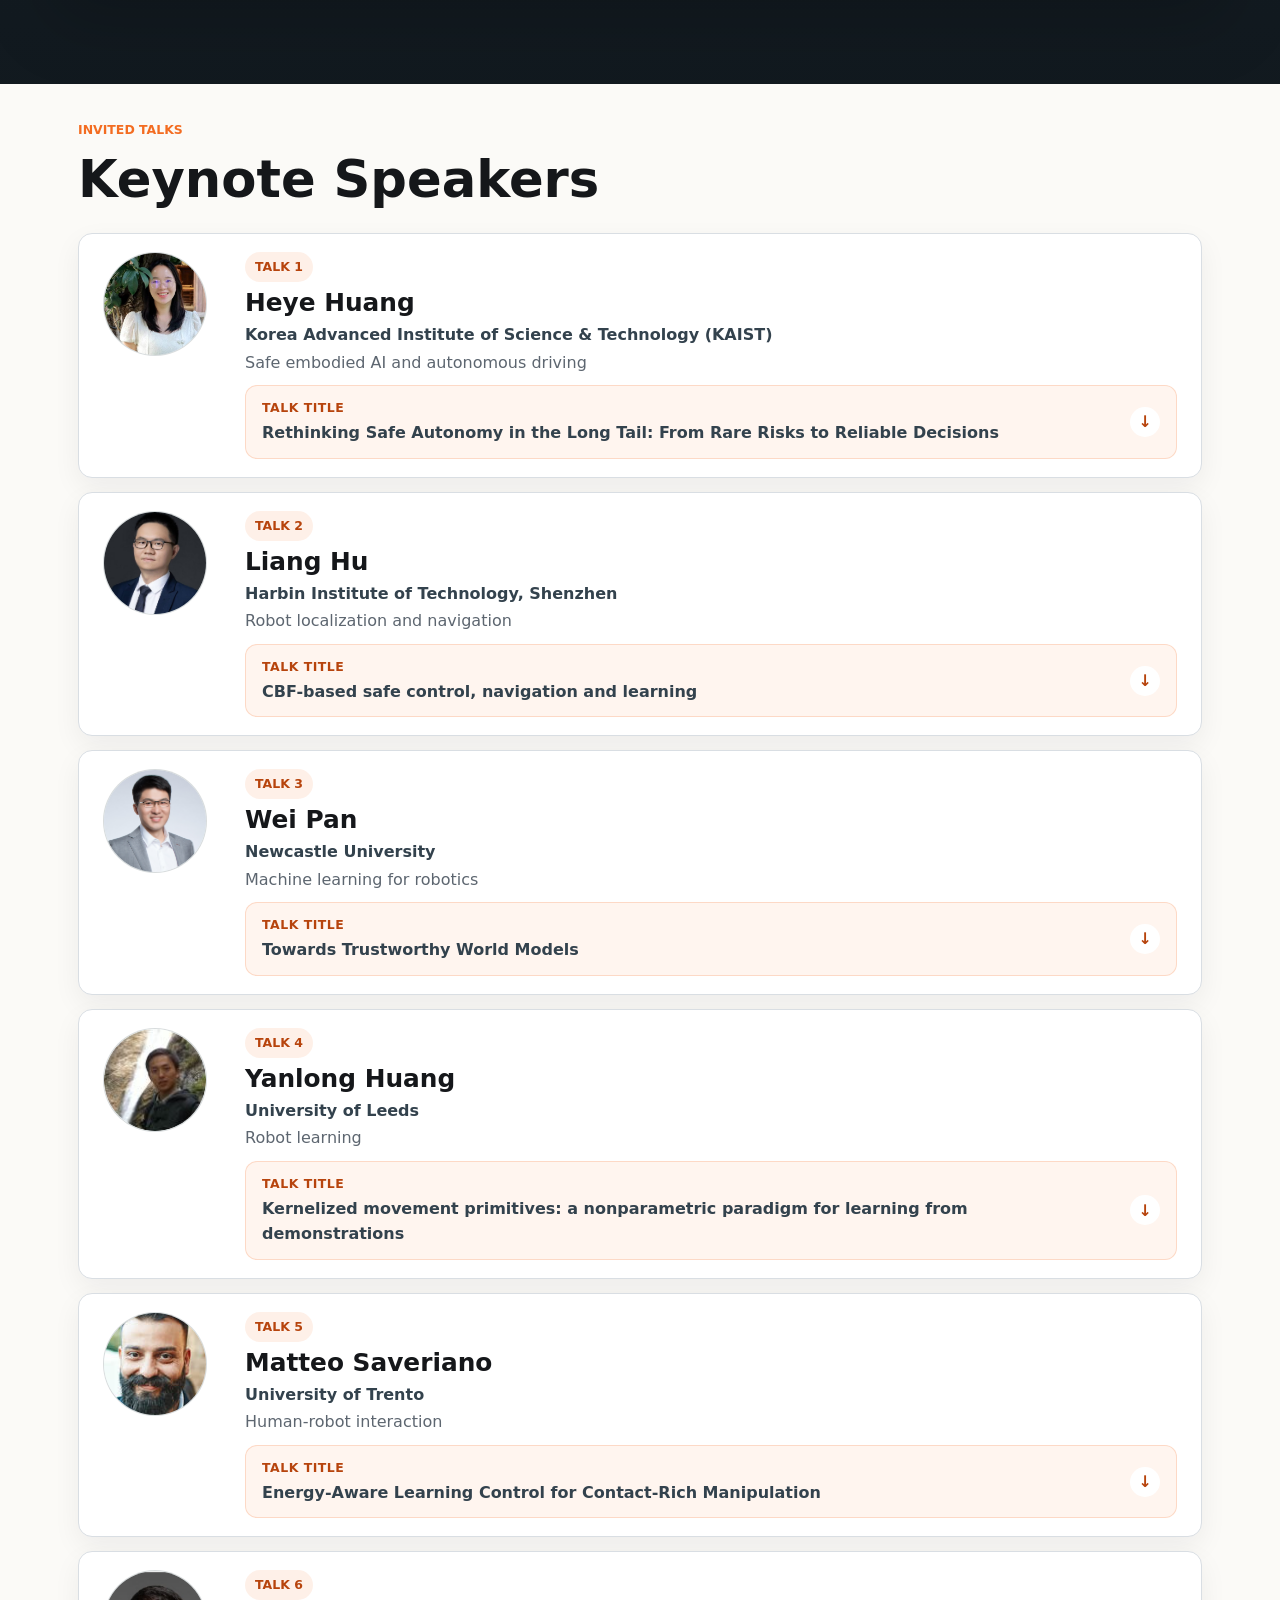
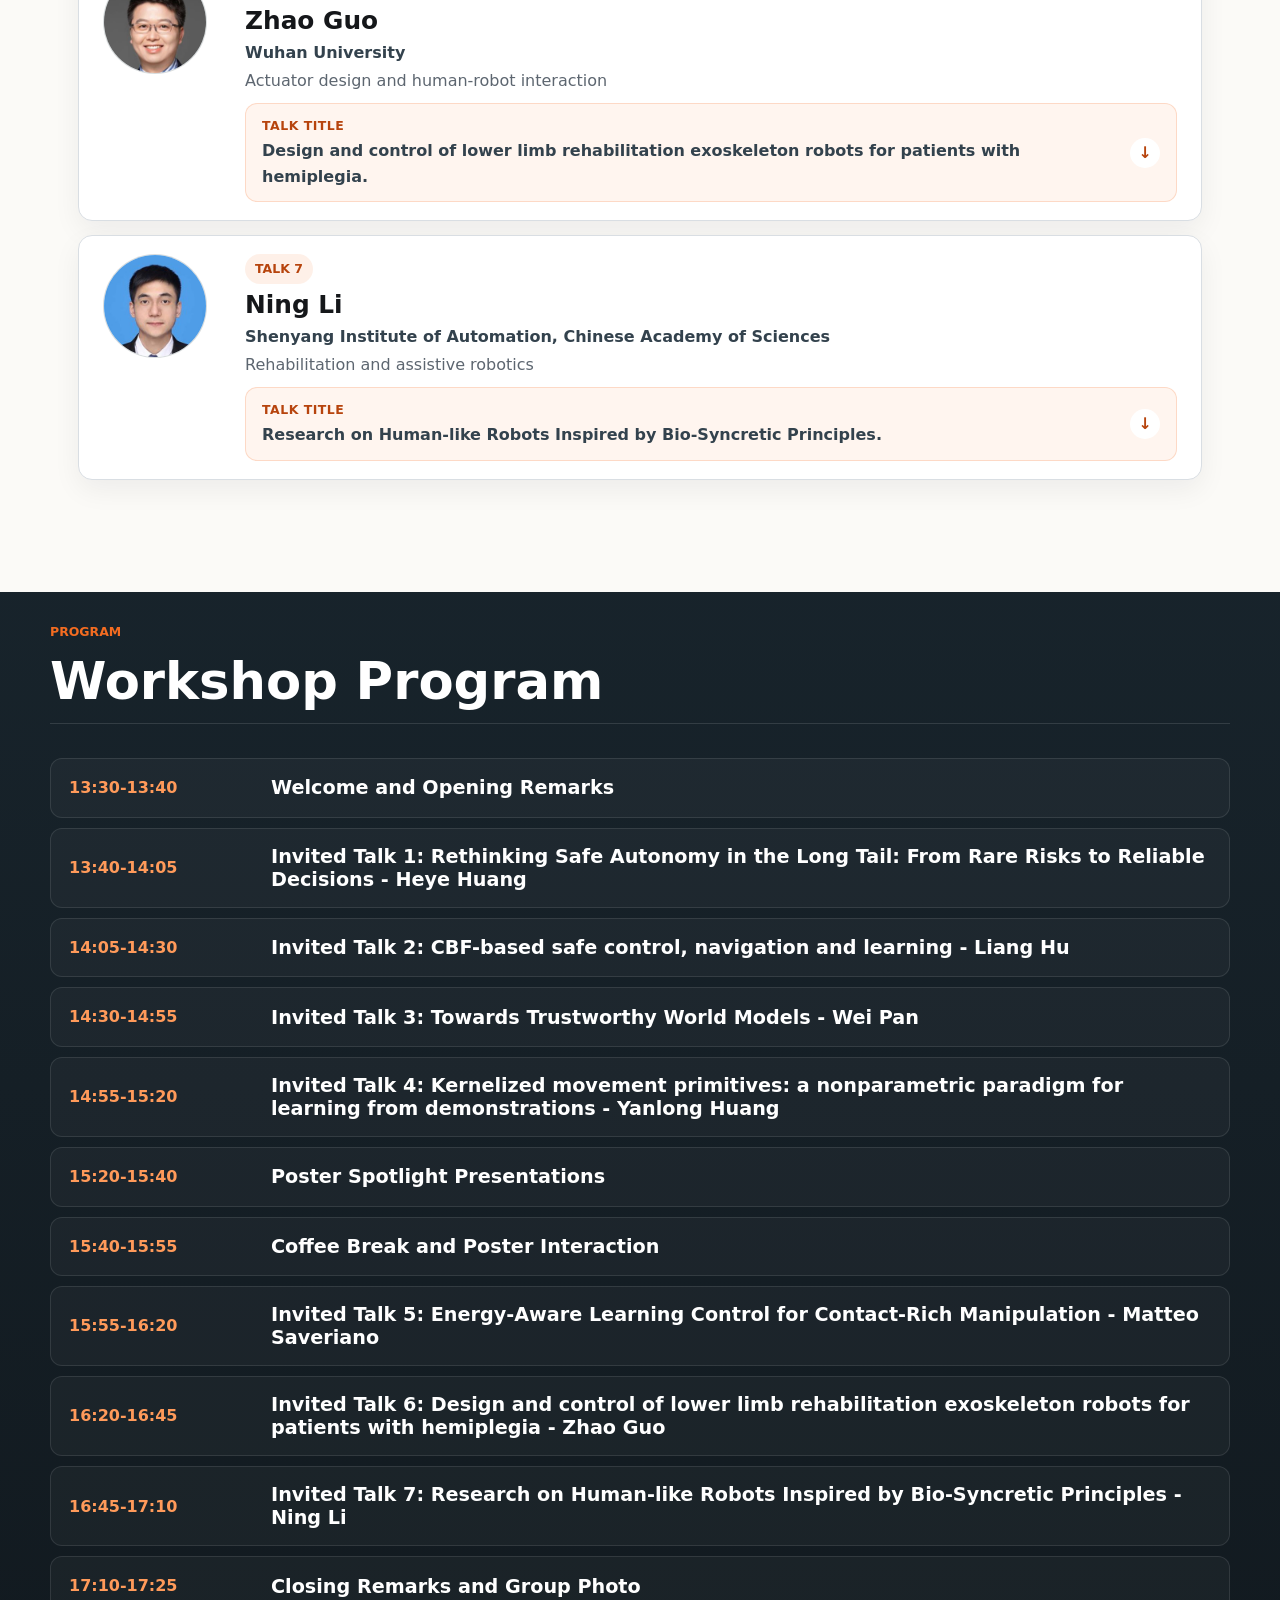
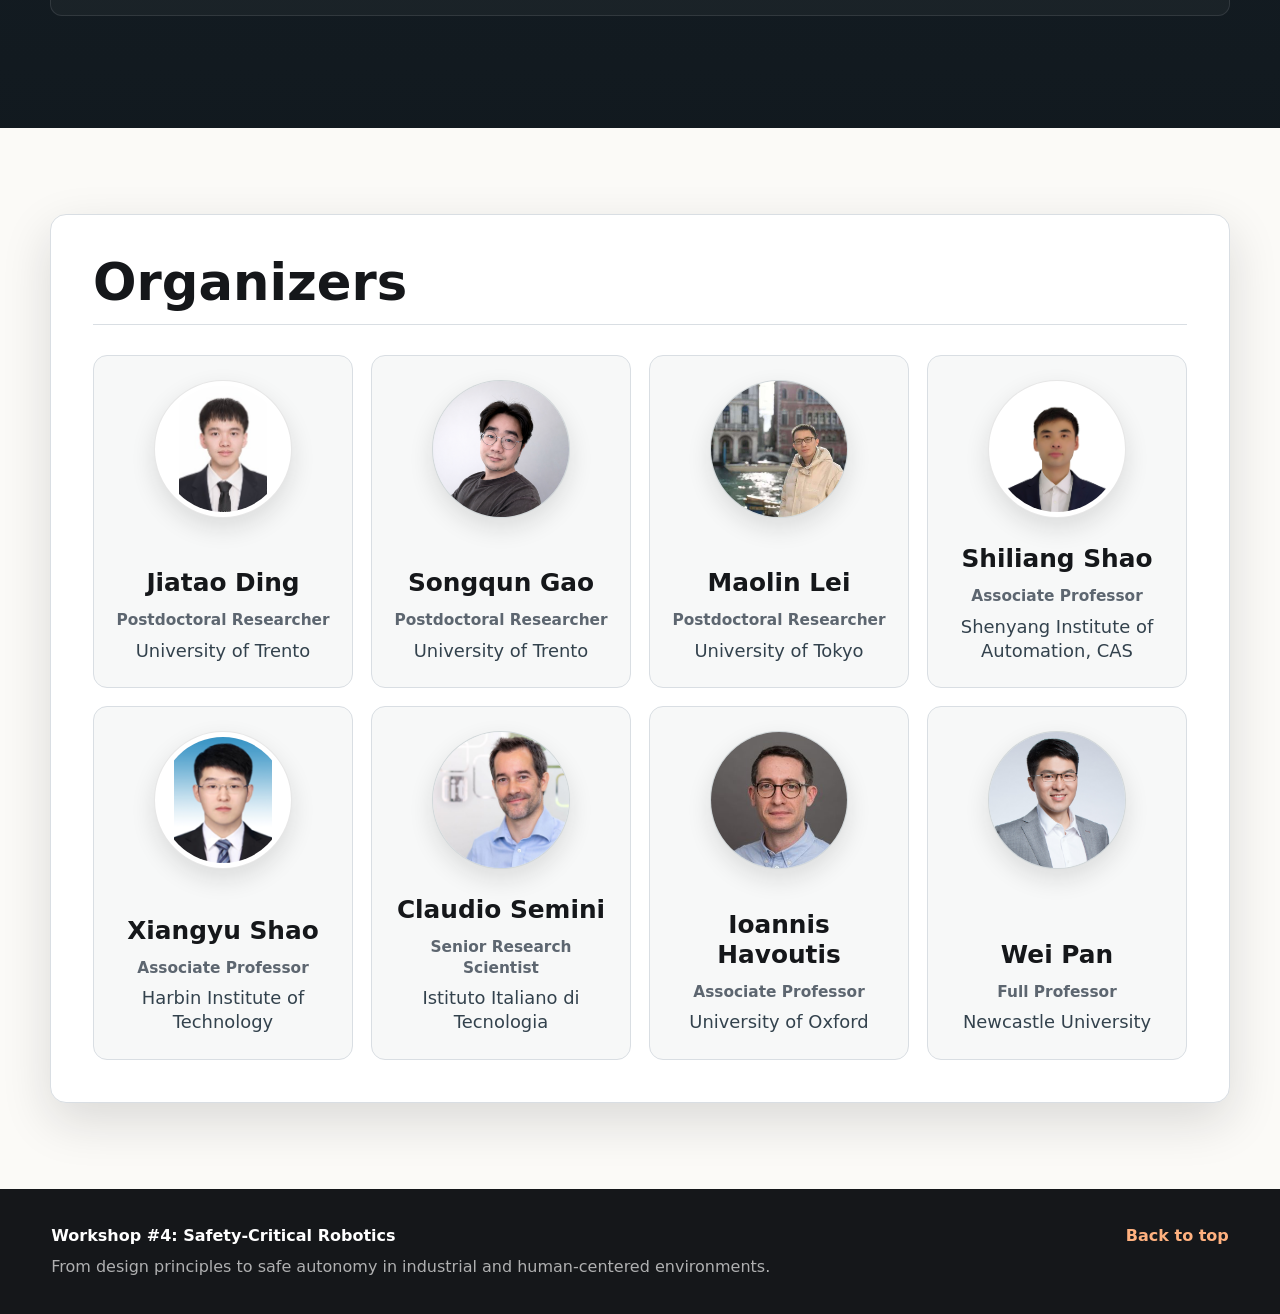
==== commit 7f68e05c: "update time" ====
--- a/index.html
+++ b/index.html
@@ -337,69 +337,69 @@
         </div>
         <div class="timeline">
           <article>
-            <time>13:50-14:00</time>
+            <time>13:30-13:40</time>
             <div>
               <h3>Welcome and Opening Remarks</h3>
             </div>
           </article>
           <article>
-            <time>14:00-14:25</time>
+            <time>13:40-14:05</time>
             <div>
               <h3>Invited Talk 1: Rethinking Safe Autonomy in the Long Tail: From Rare Risks to Reliable Decisions - Heye Huang</h3>
             </div>
           </article>
           <article>
-            <time>14:25-14:50</time>
+            <time>14:05-14:30</time>
             <div>
               <h3>Invited Talk 2: CBF-based safe control, navigation and learning - Liang Hu</h3>
             </div>
           </article>
           <article>
-            <time>14:50-15:15</time>
+            <time>14:30-14:55</time>
             <div>
               <h3>Invited Talk 3: Towards Trustworthy World Models - Wei Pan</h3>
             </div>
           </article>
           <article>
-            <time>15:15-15:40</time>
+            <time>14:55-15:20</time>
             <div>
               <h3>Invited Talk 4: Kernelized movement primitives: a nonparametric paradigm for learning from demonstrations - Yanlong Huang</h3>
             </div>
           </article>
           <article>
-            <time>15:40-16:30</time>
-            <div>
-              <h3>Coffee Break &amp; Interactive Poster Session</h3>
-            </div>
-          </article>
-          <article>
-            <time>16:30-16:55</time>
+            <time>15:20-15:40</time>
+            <div>
+              <h3>Poster Spotlight Presentations</h3>
+            </div>
+          </article>
+          <article>
+            <time>15:40-15:55</time>
+            <div>
+              <h3>Coffee Break and Poster Interaction</h3>
+            </div>
+          </article>
+          <article>
+            <time>15:55-16:20</time>
             <div>
               <h3>Invited Talk 5: Energy-Aware Learning Control for Contact-Rich Manipulation - Matteo Saveriano</h3>
             </div>
           </article>
           <article>
-            <time>16:55-17:20</time>
+            <time>16:20-16:45</time>
             <div>
               <h3>Invited Talk 6: Design and control of lower limb rehabilitation exoskeleton robots for patients with hemiplegia - Zhao Guo</h3>
             </div>
           </article>
           <article>
-            <time>17:20-17:45</time>
+            <time>16:45-17:10</time>
             <div>
               <h3>Invited Talk 7: Research on Human-like Robots Inspired by Bio-Syncretic Principles - Ning Li</h3>
             </div>
           </article>
           <article>
-            <time>17:45-18:20</time>
-            <div>
-              <h3>Panel Discussion: From Safety Principles to Safe Autonomy</h3>
-            </div>
-          </article>
-          <article>
-            <time>18:20-18:30</time>
-            <div>
-              <h3>Closing Remarks</h3>
+            <time>17:10-17:25</time>
+            <div>
+              <h3>Closing Remarks and Group Photo</h3>
             </div>
           </article>
         </div>
